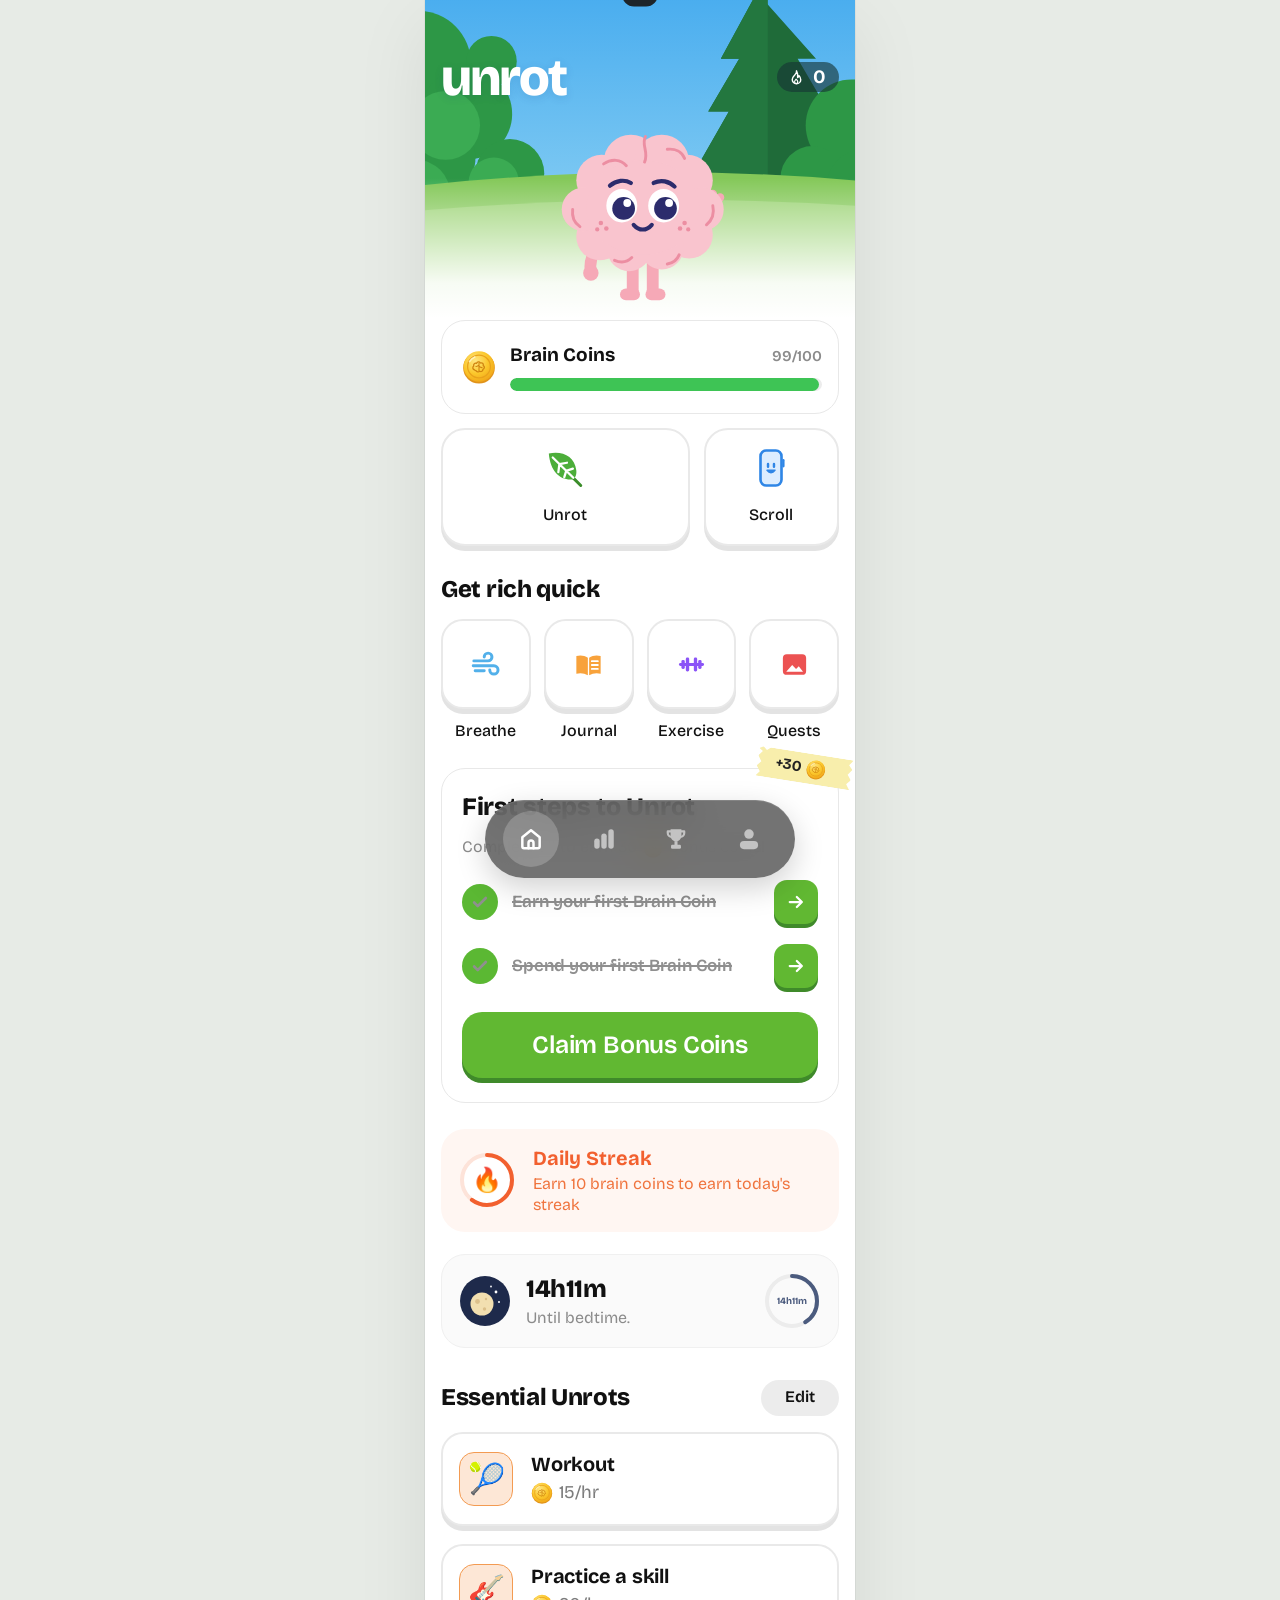
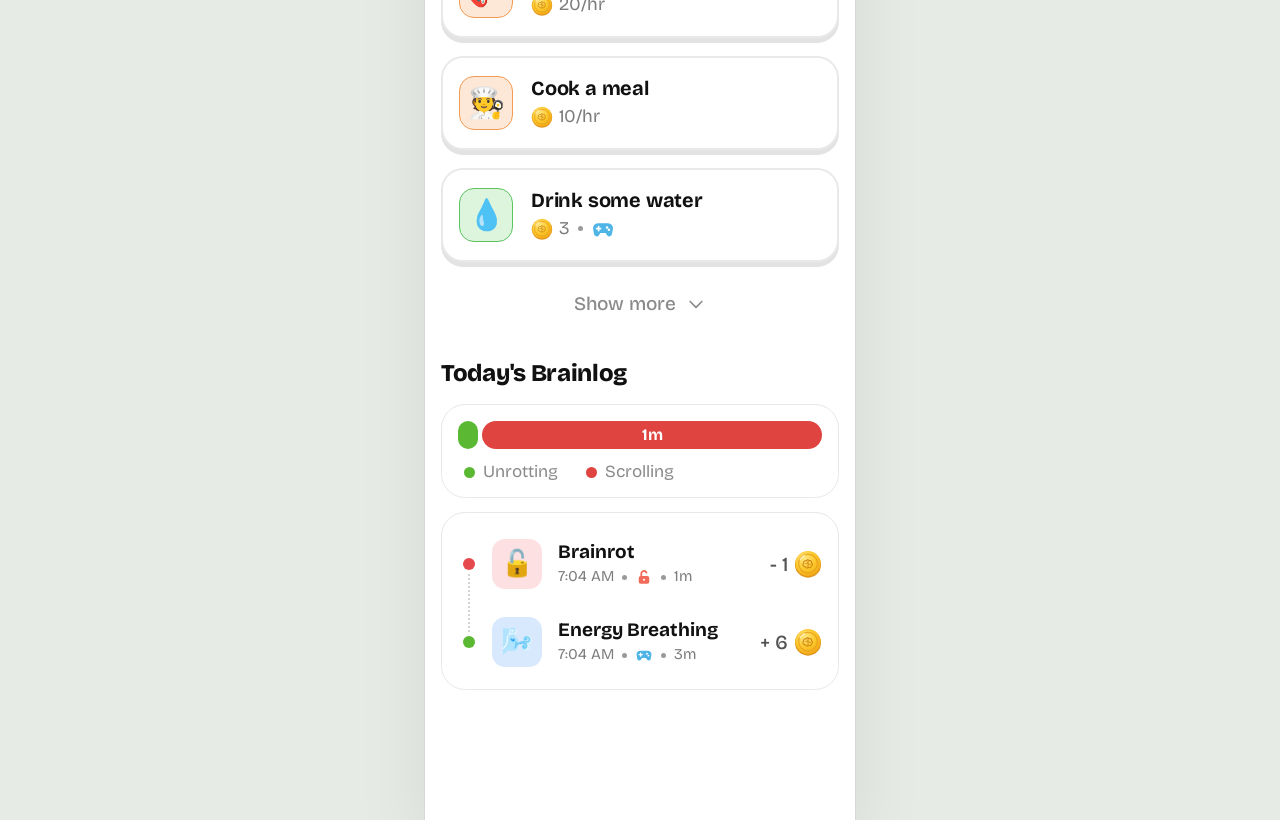
==== unrot/index.html @ 96475397 "Add unrot screen-time habit app as a single-file web page Recreates the unrot app from the reference" ====
<!DOCTYPE html>
<html lang="en">
<head>
<meta charset="UTF-8" />
<meta name="viewport" content="width=device-width, initial-scale=1, viewport-fit=cover" />
<meta name="theme-color" content="#3fa9ee" />
<title>unrot</title>
<meta name="description" content="Earn Brain Coins by doing real-life things, spend them on scroll time." />
<link rel="preconnect" href="https://fonts.googleapis.com" />
<link rel="preconnect" href="https://fonts.gstatic.com" crossorigin />
<link href="https://fonts.googleapis.com/css2?family=Bricolage+Grotesque:opsz,wght@12..96,400;12..96,500;12..96,600;12..96,700;12..96,800&display=swap" rel="stylesheet" />
<style>
/* ============================================================
   unrot — screen-time habit app (single-file web version)
   Everything is stored in this browser's localStorage.
   ============================================================ */

:root{
  --green:#61b832;
  --green-d:#3f8a2a;
  --green-l:#eafbdc;
  --green-t:#4ea428;
  --coin:#f6c22c;
  --red:#ff3b30;
  --red-l:#fde4e2;
  --orange:#f2602f;
  --ink:#111;
  --ink-2:#2a2a2a;
  --muted:#8b8b8b;
  --muted-2:#a7a7a7;
  --line:#e8e8e8;
  --chunk:#e3e3e3;
  --bg:#fff;
  --bg-2:#f6f6f6;
  --navy:#2c2c6c;
  --col:430px;
  --font:'Bricolage Grotesque',ui-rounded,system-ui,-apple-system,'Segoe UI',Roboto,Arial,sans-serif;
  --ios:-apple-system,BlinkMacSystemFont,'SF Pro Text','SF Pro Display','Segoe UI',Roboto,'Helvetica Neue',Arial,sans-serif;
  --safe-t:env(safe-area-inset-top,0px);
  --safe-b:env(safe-area-inset-bottom,0px);
  color-scheme:light;
}

*{box-sizing:border-box;-webkit-tap-highlight-color:transparent}
html{background:#e7ebe6}
body{
  margin:0;
  font-family:var(--font);
  font-optical-sizing:auto;
  color:var(--ink);
  background:#e7ebe6;
  -webkit-font-smoothing:antialiased;
  -moz-osx-font-smoothing:grayscale;
  line-height:1.3;
}
body.locked{overflow:hidden}
h1,h2,h3,p{margin:0}
button{font:inherit;color:inherit;background:none;border:0;padding:0;margin:0;cursor:pointer;text-align:inherit}
button:disabled{cursor:not-allowed}
input,textarea{font:inherit;color:inherit}
svg{display:block;flex:none}
[hidden]{display:none !important}
:focus-visible{outline:3px solid #7cc4f5;outline-offset:2px}

.app{
  position:relative;
  max-width:var(--col);
  min-height:100vh;
  min-height:100dvh;
  margin:0 auto;
  background:var(--bg);
  overflow-x:hidden;
  box-shadow:0 0 0 1px rgba(0,0,0,.04),0 24px 70px rgba(0,0,0,.08);
}
.tab{display:none;padding-bottom:calc(130px + var(--safe-b))}
.sr-only{position:absolute;width:1px;height:1px;overflow:hidden;clip:rect(0 0 0 0);white-space:nowrap}
.tab.on{display:block;animation:tabIn .28s ease}
@keyframes tabIn{from{opacity:.4}to{opacity:1}}
.pad{padding:0 16px}

/* ---------------- shared bits ---------------- */
.h2{font-size:24px;font-weight:800;letter-spacing:-.3px;line-height:1.15}
.sec{margin:30px 0 16px}
.sec-row{display:flex;align-items:center;justify-content:space-between;margin:32px 0 16px}
.coin{display:inline-block;vertical-align:middle}
.dot{display:inline-block;width:5px;height:5px;border-radius:50%;background:#9a9a9a;margin:0 2px;flex:none}
.muted{color:var(--muted)}

.card{
  background:#fff;
  border:1.5px solid var(--line);
  border-radius:22px;
}
.chunk{
  display:block;
  background:#fff;
  border:2px solid #e9e9e9;
  border-radius:22px;
  box-shadow:0 5px 0 var(--chunk);
  transition:transform .08s ease,box-shadow .08s ease;
}
button.chunk:active:not(:disabled):not(.is-off){transform:translateY(3px);box-shadow:0 2px 0 var(--chunk)}

.btn-green{
  display:flex;align-items:center;justify-content:center;
  width:100%;height:66px;
  border-radius:20px;
  background:var(--green);
  color:#fff;
  font-size:25px;font-weight:600;letter-spacing:-.2px;
  box-shadow:0 5px 0 var(--green-d);
  transition:transform .08s ease,box-shadow .08s ease,filter .2s;
}
.btn-green:active:not(:disabled){transform:translateY(4px);box-shadow:0 1px 0 var(--green-d)}
.btn-green:disabled{background:#c9c9c9;box-shadow:0 5px 0 #a9a9a9;color:#f4f4f4}
.btn-green.sm{height:52px;font-size:19px;border-radius:16px}
.btn-ghost{
  display:flex;align-items:center;justify-content:center;width:100%;height:56px;border-radius:18px;
  background:#f1f1f1;color:#444;font-size:18px;font-weight:600;
}
.btn-white{
  display:flex;align-items:center;justify-content:center;width:100%;height:62px;border-radius:20px;
  background:#fff;color:var(--green-d);font-size:22px;font-weight:700;box-shadow:0 5px 0 rgba(0,0,0,.14);
}
.btn-white:active{transform:translateY(4px);box-shadow:0 1px 0 rgba(0,0,0,.14)}
.pill{display:inline-flex;align-items:center;height:40px;padding:0 16px;border-radius:14px;background:#e9f8df;color:#3d8a22;font-size:19px;font-weight:600;white-space:nowrap}

/* activity rows (chunky list) */
.list{display:grid;gap:18px}
.row{
  display:flex;align-items:center;gap:18px;width:100%;
  min-height:94px;padding:14px 16px 14px 16px;
}
.ico{
  flex:none;display:grid;place-items:center;
  width:54px;height:54px;border-radius:15px;
  background:var(--t-bg,#eee);border:1.5px solid var(--t-bd,#ccc);
  font-size:30px;line-height:1;
}
.row-main{display:flex;flex-direction:column;gap:5px;min-width:0}
.row-main b{font-size:20px;font-weight:700;letter-spacing:-.2px;line-height:1.15}
.meta{display:flex;align-items:center;gap:6px;color:#7d7d7d;font-size:18px;flex-wrap:wrap}
.meta .pad-ic{color:#4fb4e6}
.meta .cd{font-size:15px;color:#8a8a8a}
.row.is-off{cursor:default}
.row.is-off .ico{opacity:.5}
.row.is-off b{color:#8e8e8e}
.row.is-off .meta .coin,.row.is-off .meta .pad-ic{opacity:.45}
.row.is-off .meta>span:first-of-type{color:#b4b4b4}

/* ---------------- home ---------------- */
.hero{position:relative;height:318px;overflow:hidden}
.hero .scene{position:absolute;inset:0;width:100%;height:100%}
.wordmark{
  position:absolute;left:16px;top:calc(var(--safe-t) + 52px);
  font-size:52px;font-weight:800;color:#fff;letter-spacing:-2px;line-height:1;
  text-shadow:0 2px 10px rgba(0,60,120,.12);
}
.streak-pill{
  position:absolute;right:16px;top:calc(var(--safe-t) + 62px);
  display:flex;align-items:center;gap:8px;height:30px;padding:0 13px 0 11px;border-radius:16px;
  background:rgba(22,52,52,.62);color:#fff;font-size:19px;font-weight:700;
}
.streak-pill svg{width:17px;height:17px}
.hero-mascot{position:absolute;left:50%;top:calc(var(--safe-t) + 122px);width:182px;transform:translateX(-49%)}
.hero-mascot svg{width:100%;height:auto;overflow:visible}

.coins-card{display:flex;align-items:center;gap:14px;padding:22px 16px 22px 20px;margin-top:2px;border-width:1.5px;border-radius:24px}
.coins-card .coin{width:34px;height:34px}
.cc-body{flex:1;min-width:0}
.cc-top{display:flex;justify-content:space-between;align-items:baseline;margin-bottom:10px}
.cc-top b{font-size:19px;font-weight:700}
.cc-top span{font-size:15px;color:#8b8b8b;font-weight:600}
.bar{height:13px;border-radius:7px;background:#ececec;overflow:hidden}
.bar i{display:block;height:100%;border-radius:7px;background:#3ec455;transition:width .6s cubic-bezier(.2,.8,.2,1)}

.tiles{display:grid;grid-template-columns:213fr 116fr;gap:14px;margin-top:14px}
.tile{display:flex;flex-direction:column;align-items:center;justify-content:center;gap:16px;height:118px;border-radius:24px}
.tile svg{width:42px;height:42px}
.tile span{font-size:16px;font-weight:500}

.quick{display:grid;grid-template-columns:repeat(4,1fr);gap:13px}
.quick button{display:flex;flex-direction:column;align-items:center;gap:12px}
.quick .sq{display:grid;place-items:center;width:100%;aspect-ratio:1;border-radius:22px}
.quick .sq svg{width:31px;height:31px}
.quick span{font-size:16px;font-weight:500}

.steps-card{position:relative;margin-top:26px;padding:22px 20px 24px;border-radius:24px}
.steps-card h3{font-size:25px;font-weight:800;letter-spacing:-.3px}
.steps-card p{margin:14px 0 12px;font-size:16px;color:#8b8b8b;display:flex;align-items:center;gap:6px;flex-wrap:wrap}
.step{display:flex;align-items:center;gap:14px;padding:10px 0}
.step .ck{display:grid;place-items:center;width:36px;height:36px;border-radius:50%;background:#e9e9e9;color:#fff;flex:none}
.step.done .ck{background:#5bb833}
.step .ck svg{width:20px;height:20px}
.step span{flex:1;min-width:0;font-size:17px;font-weight:600;white-space:nowrap;overflow:hidden;text-overflow:ellipsis}
.step.done span{color:#8f8f8f;text-decoration:line-through;text-decoration-thickness:2px}
.go{display:grid;place-items:center;width:44px;height:44px;border-radius:13px;background:var(--green);color:#fff;box-shadow:0 4px 0 var(--green-d);flex:none}
.go:active{transform:translateY(3px);box-shadow:0 1px 0 var(--green-d)}
.go svg{width:20px;height:20px}
.steps-card .btn-green{margin-top:14px}
.tape{
  position:absolute;right:-14px;top:-16px;transform:rotate(9deg);
  display:flex;align-items:center;gap:5px;padding:5px 26px 5px 18px;
  background:#f8eeac;color:#222;font-size:15px;font-weight:700;
  clip-path:polygon(0 8%,4% 0,8% 10%,12% 0,100% 0,96% 18%,100% 32%,96% 50%,100% 66%,96% 82%,100% 100%,0 100%,4% 84%,0 66%,4% 50%,0 32%,4% 16%);
  box-shadow:0 2px 6px rgba(0,0,0,.08);
}

.streak-card{display:flex;align-items:center;gap:18px;margin-top:26px;padding:16px 18px;border-radius:24px;background:#fff6f2}
.streak-card .ring{position:relative;width:56px;height:56px;flex:none}
.streak-card .ring svg{width:56px;height:56px}
.streak-card .ring .em{position:absolute;inset:0;display:grid;place-items:center;font-size:24px}
.streak-card .st b{display:block;font-size:20px;font-weight:700;color:var(--orange)}
.streak-card .st span{display:block;margin-top:3px;font-size:16px;color:#f0743e;line-height:1.3}
.streak-card.done{background:#f0fbe9}
.streak-card.done .st b{color:#43a41d}
.streak-card.done .st span{color:#5bb833}

.bed-card{display:flex;align-items:center;gap:16px;width:100%;margin-top:22px;padding:18px 18px;border-radius:24px;background:#fafafa;border:1.5px solid #f0f0f0;text-align:left}
.moon{width:50px;height:50px;flex:none}
.bed-card .t{flex:1;min-width:0}
.bed-card b{display:block;font-size:25px;font-weight:800;letter-spacing:-.4px}
.bed-card .t>span{display:block;font-size:16px;color:#8b8b8b;margin-top:2px}
.bed-ring{position:relative;width:56px;height:56px;flex:none}
.bed-ring svg{width:56px;height:56px;transform:rotate(-90deg)}
.bed-ring em{position:absolute;inset:0;display:grid;place-items:center;font-style:normal;font-size:9.5px;font-weight:700;color:#4a5a7d}

.pill-btn{height:36px;padding:0 24px;border-radius:18px;background:#ececec;font-size:16px;font-weight:600}
.more{display:flex;align-items:center;justify-content:center;gap:10px;margin:22px auto 0;padding:8px 14px;font-size:19px;font-weight:500;color:#8b8b8b}
.more svg{width:20px;height:20px;transition:transform .2s}
.more.open svg{transform:rotate(180deg)}

.log-bar{padding:16px 16px 14px;border-radius:24px}
.split{display:flex;gap:4px;height:28px}
.split i{display:flex;align-items:center;justify-content:center;min-width:20px;border-radius:14px;color:#fff;font-style:normal;font-size:16px;font-weight:700;overflow:hidden;white-space:nowrap}
.split .g{background:#5bb833}
.split .r{background:#e04440}
.split .e{background:#eee;flex:1}
.legend{display:flex;gap:28px;margin-top:12px;padding-left:6px;font-size:17px;color:#8b8b8b}
.legend span{display:flex;align-items:center;gap:8px}
.legend span::before{content:"";width:11px;height:11px;border-radius:50%;background:var(--c)}
.timeline{margin-top:14px;padding:12px 16px 8px;border-radius:24px}
.tl{position:relative;display:flex;align-items:center;gap:16px;padding:14px 0 14px 34px}
.tl::before{content:"";position:absolute;left:5px;top:50%;width:12px;height:12px;margin-top:-6px;border-radius:50%;background:var(--c)}
.tl:not(:last-child)::after{content:"";position:absolute;left:10px;top:calc(50% + 10px);height:calc(100% - 20px);border-left:2px dotted #d4d4d4}
.tl .ico{width:50px;height:50px;border:0;border-radius:13px;font-size:26px}
.tl .tx{flex:1;min-width:0}
.tl b{display:block;font-size:19px;font-weight:700;line-height:1.15;overflow:hidden;text-overflow:ellipsis}
.tl .meta{font-size:15px;margin-top:4px;flex-wrap:nowrap;white-space:nowrap}
.tl .meta svg{width:18px;height:18px}
.tl .amt{display:flex;align-items:center;gap:6px;font-size:20px;font-weight:500;color:#555;white-space:nowrap}
.tl .amt .coin{width:28px;height:28px}
.empty{padding:22px 8px;text-align:center;color:#9a9a9a;font-size:16px}

/* ---------------- stats ---------------- */
.reclaim{padding:calc(var(--safe-t) + 48px) 20px 0;text-align:center;font-size:30px;line-height:1.25;font-weight:500;letter-spacing:-.3px}
.reclaim strong{color:#5bb833;font-weight:800}
.bank{position:relative;margin-top:40px;aspect-ratio:343/240;border-radius:22px;overflow:hidden;color:#fff;box-shadow:0 10px 30px rgba(40,120,60,.18)}
.bank .scene{position:absolute;inset:0;width:100%;height:100%}
.bank .bn{position:absolute;left:12px;top:16px;font-size:20px;font-weight:700;letter-spacing:.1px}
.bank .chip{position:absolute;right:12px;top:20px;width:36px;height:29px}
.bank .bm{position:absolute;left:50%;top:22%;width:30%;transform:translateX(-50%)}
.bank .bm svg{width:100%;height:auto}
.bank .ch{position:absolute;left:12px;bottom:14px}
.bank .ch small{display:block;font-size:12px;font-weight:500;opacity:.95;letter-spacing:.2px}
.bank .ch b{display:block;margin-top:2px;font-size:20px;font-weight:600}
.bank .num{position:absolute;right:12px;bottom:15px;font-size:20px;font-weight:600;letter-spacing:.5px}
.life{margin-top:26px;padding:18px 20px 22px;border-radius:22px;background:#f7f7f7}
.life .top{display:flex;justify-content:space-between;gap:10px;align-items:baseline}
.life small{font-size:15px;font-weight:600;color:#8b8b8b;letter-spacing:.3px}
.life em{font-style:normal;color:#5bb833;font-size:15px;font-weight:500;text-align:right}
.life .v{display:flex;align-items:center;gap:10px;margin-top:12px;font-size:30px;font-weight:800}
.life .v .coin{width:30px;height:30px}
.big-h{font-size:28px;font-weight:800;letter-spacing:-.4px;line-height:1.12;margin:56px 0 18px}
.seg2{display:grid;grid-template-columns:1fr 1fr;gap:6px}
.seg2 button{height:42px;border-radius:21px;font-size:18px;font-weight:600;color:#666;text-align:center}
.seg2 button.on{background:#eefbe3;color:var(--green-t)}
.pu-list{display:grid;gap:12px;margin-top:16px}
.pu{display:flex;align-items:center;gap:14px;padding:16px;border-radius:22px;background:#f7f7f7}
.pu .ico{width:54px;height:54px;border:0;border-radius:14px}
.pu .tx{flex:1;min-width:0}
.pu b{display:block;font-size:19px;font-weight:700}
.pu .tx>span{display:block;font-size:16px;color:#7f7f7f;margin-top:2px}
.pu .amt{display:flex;align-items:center;gap:8px;font-size:20px;font-weight:700}
.pu .amt .coin{width:22px;height:22px}

.patterns{display:flex;gap:15px;margin:0 -16px;padding:2px 16px 8px;overflow-x:auto;scroll-snap-type:x proximity;scrollbar-width:none}
.pcol{display:flex;flex-direction:column;gap:15px;width:142px;flex:none;scroll-snap-align:start}
.patterns::-webkit-scrollbar{display:none}
.pc{display:flex;flex-direction:column;justify-content:space-between;padding:18px 16px;border-radius:22px;background:var(--pc)}
.pc.tall{height:184px}
.pc.short{height:81px;flex-direction:row;align-items:flex-start;gap:10px;padding:16px 14px}
.pc .em{font-size:28px;line-height:1}
.pc .em .coin{width:28px;height:28px}
.pc b{display:block;font-size:20px;font-weight:700;line-height:1.15;letter-spacing:-.2px}
.pc .lab{display:block;font-size:15px;color:#8a8a8a;margin-top:3px;line-height:1.15}
.pc small{display:block;font-size:11px;color:#8a8a8a;margin-top:3px}
.pc.short .tx{display:flex;flex-direction:column;align-items:flex-end;text-align:right;min-width:0}
.pc.short b{font-size:20px;white-space:nowrap}
.pc.short .lab{font-size:13.5px}
.pc .vrow{display:flex;align-items:center;gap:6px}
.pc .vrow .coin{width:24px;height:24px}

.chart{margin-top:18px;padding:22px 20px 18px;border:2px solid #ececec;border-radius:28px}
.chart .hd{display:flex;justify-content:space-between;align-items:center;gap:8px;min-height:44px}
.chart .ttl{font-size:19px;font-weight:700;color:#8a8a8a}
.badge{display:flex;align-items:center;gap:8px}
.badge .ar{display:grid;place-items:center;width:28px;height:28px;border-radius:50%;background:var(--bc);color:#fff}
.badge .ar svg{width:15px;height:15px}
.badge b{display:block;font-size:22px;font-weight:800;line-height:1}
.badge small{display:block;font-size:13px;color:#333;margin-top:3px}
.chart .vrow{display:flex;justify-content:space-between;align-items:center;gap:8px;margin-top:10px}
.chart .val{display:flex;align-items:center;gap:12px;font-size:40px;font-weight:800;letter-spacing:-1px}
.chart .val .vi{width:40px;height:40px;display:grid;place-items:center}
.chart .val .vi svg{width:40px;height:40px}
.seg{display:flex;padding:4px;border-radius:22px;background:#ececec}
.seg button{height:34px;padding:0 17px;border-radius:17px;font-size:17px;font-weight:600;color:#8b8b8b}
.seg button.on{background:#fff;color:#111;box-shadow:0 1px 3px rgba(0,0,0,.08)}
.nav{display:flex;align-items:center;justify-content:space-between;margin:16px -4px 6px}
.nav button{display:grid;place-items:center;width:32px;height:32px;color:#8a8a8a}
.nav button:disabled{opacity:.35}
.nav button svg{width:22px;height:22px}
.nav span{font-size:17px;font-weight:600}
.plot{position:relative;display:flex;gap:6px;height:178px;padding-top:22px}
.plot .cols{position:relative;flex:1;display:grid;grid-template-columns:repeat(var(--n),1fr);column-gap:var(--gap,10px);align-items:end}
.plot .grid{position:absolute;left:0;right:0;border-top:1px solid #f1f1f1}
.plot .colw{position:relative;display:flex;flex-direction:column;justify-content:flex-end;align-items:stretch;height:100%;padding-bottom:26px}
.plot .b{border-radius:var(--br,10px);background:var(--c);min-height:4px;transition:height .45s cubic-bezier(.2,.8,.2,1)}
.plot .b.z{background:var(--p);height:4px !important;border-radius:2px}
.plot .lb{position:absolute;left:50%;bottom:0;transform:translateX(-50%);font-size:14px;color:#9a9a9a;white-space:nowrap}
.plot .axis{position:relative;width:26px;font-size:14px;color:#9a9a9a}
.plot .axis span{position:absolute;right:0;transform:translateY(50%)}
.cal-link{display:flex;align-items:center;gap:16px;width:100%;margin-top:36px;padding:20px 20px;border-radius:24px}
.cal-link .em{font-size:40px;line-height:1}
.cal-link b{flex:1;font-size:23px;font-weight:700}
.cal-link svg{width:30px;height:30px;color:#777}

/* ---------------- challenges ---------------- */
.ch-title{padding:calc(var(--safe-t) + 54px) 24px 0;font-size:40px;font-weight:800;letter-spacing:-.8px}
.ch-label{margin:40px 24px 18px;font-size:15px;font-weight:600;color:#8a8a8a;letter-spacing:.4px}
.ch-card{position:relative;display:block;width:calc(100% - 48px);margin:0 24px;aspect-ratio:326/180;border-radius:26px;overflow:hidden;color:#fff;text-align:left}
.ch-card .scene{position:absolute;inset:0;width:100%;height:100%}
.ch-card .tx{position:absolute;left:20px;top:50%;transform:translateY(-44%)}
.ch-card b{display:block;font-size:30px;font-weight:800;line-height:1.08;letter-spacing:-.3px}
.ch-card .tx>span{display:block;margin-top:10px;font-size:15px;font-weight:500;line-height:1.2}
.ch-card .bm{position:absolute;right:16px;bottom:8px;width:44%}
.ch-card .bm svg{width:100%;height:auto}
.ch-card .prog{position:absolute;left:20px;right:20px;bottom:14px;height:8px;border-radius:4px;background:rgba(255,255,255,.35)}
.ch-card .prog i{display:block;height:100%;border-radius:4px;background:#fff}
.soon{display:flex;flex-direction:column;align-items:center;gap:14px;margin-top:64px;color:#6e6e6e;font-size:21px;font-weight:600}
.soon svg{width:30px;height:30px}

/* ---------------- settings (iOS look) ---------------- */
.tab-settings{background:#f4f4f4;font-family:var(--ios)}
.set-bar{
  position:sticky;top:0;z-index:5;
  padding:calc(var(--safe-t) + 14px) 16px 12px;text-align:center;
  font-size:17px;font-weight:600;letter-spacing:-.2px;
  background:rgba(244,244,244,.86);backdrop-filter:saturate(1.6) blur(14px);-webkit-backdrop-filter:saturate(1.6) blur(14px);
  opacity:0;pointer-events:none;transition:opacity .18s;
}
.set-bar.show{opacity:1}
.set-title{margin-top:-46px;padding:calc(var(--safe-t) + 50px) 16px 0;font-size:34px;font-weight:700;letter-spacing:.2px}
.set-h{margin:34px 16px 18px;font-size:20px;font-weight:600}
.group{margin:0 16px;border-radius:22px;background:#fff;overflow:hidden}
.srow{position:relative;display:flex;align-items:center;gap:13px;width:100%;min-height:74px;padding:12px 16px 12px 20px;text-align:left}
.srow+.srow::before{content:"";position:absolute;left:72px;right:0;top:0;border-top:.5px solid #d9d9d9}
.srow:active{background:#f2f2f2}
.si{display:grid;place-items:center;width:42px;height:42px;border-radius:11px;background:var(--sb);font-size:24px;flex:none}
.srow .tx{flex:1;min-width:0}
.srow b{display:block;font-size:17.5px;font-weight:500;letter-spacing:-.2px}
.srow small{display:block;margin-top:2px;font-size:14.5px;color:#8a8a8a;line-height:1.3}
.srow .val{font-size:17px;color:#8a8a8a;white-space:nowrap}
.srow .chev{display:block;width:18px;height:18px;color:#9b9b9b;flex:none}
.chev svg{width:100%;height:100%}
.srow.danger b{color:#ff3b30}
.spill{display:inline-flex;align-items:center;height:30px;padding:0 12px;border-radius:9px;background:#e9f8e3;color:#43a01e;font-size:17px;font-weight:500;white-space:nowrap}
.apps-stack{display:flex;align-items:center}
.apps-stack i{width:24px;height:24px;border-radius:7px;margin-left:-8px;border:1.5px solid #fff;display:grid;place-items:center;color:#fff;font-style:normal;font-size:12px;font-weight:700}
.apps-stack i:first-child{margin-left:0}
.apps-stack span{margin-left:4px;font-size:16px;font-weight:600}
.note{display:flex;gap:12px;align-items:flex-start;margin:0;padding:12px 18px 16px;border-top:.5px solid #e2e2e2;color:#8a8a8a;font-size:14.5px;line-height:1.35;background:#fff}
.note svg{width:20px;height:20px;margin-top:2px;color:#9a9a9a}
.toggle{position:relative;width:52px;height:32px;border-radius:16px;background:#e3e3e3;flex:none;transition:background .2s}
.toggle::after{content:"";position:absolute;left:2px;top:2px;width:28px;height:28px;border-radius:50%;background:#fff;box-shadow:0 2px 4px rgba(0,0,0,.18);transition:transform .2s}
.toggle[aria-checked="true"]{background:#34c759}
.toggle[aria-checked="true"]::after{transform:translateX(20px)}

/* ---------------- tab bar ---------------- */
.tabbar{
  position:fixed;left:50%;bottom:calc(var(--safe-b) + 22px);z-index:40;
  display:grid;grid-template-columns:repeat(4,1fr);align-items:center;
  width:min(310px,calc(100vw - 64px));height:78px;padding:0 10px;transform:translateX(-50%);
  border-radius:39px;background:rgba(92,92,92,.86);
  backdrop-filter:blur(18px) saturate(1.4);-webkit-backdrop-filter:blur(18px) saturate(1.4);
  box-shadow:0 10px 30px rgba(0,0,0,.18),inset 0 1px 0 rgba(255,255,255,.12);
}
.tabbar button{display:grid;place-items:center;height:56px;width:56px;margin:auto;border-radius:50%;color:#c3c3c3;transition:background .2s,color .2s}
.tabbar button svg{width:26px;height:26px}
.tabbar button.on{background:rgba(255,255,255,.2);color:#fff}

/* ---------------- sheets ---------------- */
.sheet{
  position:fixed;top:0;bottom:0;left:0;right:0;z-index:60;
  width:min(100%,var(--col));margin:0 auto;
  transform:translateY(100%);
  background:#fff;overflow-y:auto;overflow-x:hidden;overscroll-behavior:contain;
  transition:transform .38s cubic-bezier(.2,.8,.2,1);
  display:flex;flex-direction:column;
}
.sheet.open{transform:none}
.x-btn{
  position:absolute;right:16px;top:calc(var(--safe-t) + 46px);z-index:3;
  display:grid;place-items:center;width:44px;height:44px;border-radius:50%;
  background:rgba(0,0,0,.13);color:#fff;
}
.x-btn svg{width:22px;height:22px}
.cat-head{position:relative;flex:none;height:272px;background:var(--hb)}
.cat-head.compact{height:128px}
.curve{position:absolute;left:-11%;right:-11%;bottom:-1px;height:40px;border-radius:50% 50% 0 0/100% 100% 0 0;background:#fff}
.cat-head.compact .curve{height:30px}
.cat-mascot{position:absolute;left:50%;bottom:-28px;width:164px;transform:translateX(-50%);z-index:2}
.cat-head.compact .cat-mascot{bottom:-36px;width:152px}
.cat-mascot svg{width:100%;height:auto;overflow:visible}
.cat-body{flex:1;padding:50px 16px calc(40px + var(--safe-b))}
.cat-head.compact+.cat-body{padding-top:62px}
.cat-body h1{text-align:center;font-size:31px;font-weight:800;letter-spacing:-.4px}
.cat-body .sub{margin:12px auto 28px;max-width:320px;text-align:center;color:#8b8b8b;font-size:18px;line-height:1.3}

.act-head{position:relative;flex:none;height:250px;background:var(--green)}
.act-head .curve{left:-7%;right:-7%;height:72px}
.act-emoji{position:absolute;left:50%;bottom:24px;transform:translateX(-50%);font-size:88px;line-height:1;z-index:2}
.circ{position:absolute;top:calc(var(--safe-t) + 44px);z-index:3;display:grid;place-items:center;width:40px;height:40px;border-radius:50%;background:rgba(255,255,255,.22);color:#fff}
.circ svg{width:22px;height:22px}
.circ.l{left:22px}
.circ.r{right:22px}
.act-body{flex:1;padding:4px 16px 28px}
.act-body h1{text-align:center;font-size:32px;font-weight:800;letter-spacing:-.4px}
.stats3{display:grid;grid-template-columns:1fr 1fr 1fr;margin:26px 0 34px}
.stats3>div{display:flex;flex-direction:column;align-items:center;gap:6px;padding:4px 0}
.stats3>div+div{border-left:1.5px solid #e5e5e5}
.stats3 b{display:flex;align-items:center;gap:8px;font-size:22px;font-weight:700}
.stats3 b .coin{width:20px;height:20px}
.stats3 span{font-size:16px;color:#7f7f7f}
.opt{display:flex;align-items:center;gap:16px;width:100%;padding:16px 16px;margin-bottom:18px;border-radius:24px}
.opt .ico{width:54px;height:54px;border:0;border-radius:14px;background:#e8f8de;color:#888}
.opt .ico svg{width:30px;height:30px}
.opt .tx{flex:1;min-width:0}
.opt b{display:block;font-size:20px;font-weight:700}
.opt .tx>span{display:flex;align-items:center;gap:6px;margin-top:4px;font-size:17px;color:#7f7f7f;line-height:1.25}
.opt .pill{font-style:normal;padding:0 12px;flex:none}
.opt span .coin{width:18px;height:18px}
.opt .chev{display:block;width:22px;height:22px;color:#8a8a8a;flex:none}
.act-foot{position:sticky;bottom:0;padding:12px 16px calc(24px + var(--safe-b));background:linear-gradient(rgba(255,255,255,0),#fff 22%)}
.link-green{display:flex;align-items:center;justify-content:center;gap:8px;width:100%;margin-bottom:20px;color:#58b22d;font-size:19px;font-weight:600}
.link-green svg{width:22px;height:22px}

/* quest (photo) */
.q-top{display:flex;align-items:center;justify-content:space-between;gap:10px;padding:calc(var(--safe-t) + 30px) 16px 0}
.q-top h2{font-size:19px;font-weight:500;text-align:center;flex:1}
.q-info{display:grid;place-items:center;width:36px;height:36px;color:#8a8a8a}
.q-info svg{width:32px;height:32px}
.q-x{display:grid;place-items:center;width:36px;height:36px;border-radius:50%;background:#8e8e93;color:#fff}
.q-x svg{width:18px;height:18px}
.q-chat{display:flex;align-items:center;gap:30px;padding:24px 20px 0 20px}
.q-chat .bm{width:82px;flex:none}
.q-chat .bm svg{width:100%;height:auto}
.bubble{flex:1;padding:18px 18px;border:1.5px solid #dcdcdc;border-radius:30px;font-size:21px;font-weight:500;line-height:1.3}
.q-art{position:relative;margin:56px 20px 0;aspect-ratio:1/0.98;border-radius:44px;overflow:hidden;background:#7fd99a}
.q-art .scene{position:absolute;inset:0;width:100%;height:100%}
.q-art .em{position:absolute;inset:0;display:grid;place-items:center;font-size:120px;line-height:1}
.q-art img{position:absolute;inset:0;width:100%;height:100%;object-fit:cover}
.q-foot{margin-top:auto;padding:30px 16px calc(28px + var(--safe-b))}

/* run screens */
.run{flex:1;display:flex;flex-direction:column;align-items:center;padding:calc(var(--safe-t) + 70px) 24px calc(30px + var(--safe-b));color:#fff;text-align:center;background:var(--rb,var(--green))}
.run h1{margin-top:22px;font-size:32px;font-weight:800}
.run p{margin-top:8px;font-size:17px;opacity:.92}
.ringbox{position:relative;width:250px;height:250px;margin-top:10px}
.ringbox svg{width:250px;height:250px;transform:rotate(-90deg)}
.ringbox .c{position:absolute;inset:0;display:flex;flex-direction:column;align-items:center;justify-content:center}
.ringbox .c .e{font-size:64px;line-height:1}
.ringbox .c b{margin-top:8px;font-size:40px;font-weight:800;font-variant-numeric:tabular-nums;letter-spacing:-.5px}
.run .earned{display:flex;align-items:center;gap:8px;margin-top:20px;padding:10px 18px;border-radius:20px;background:rgba(255,255,255,.2);font-size:20px;font-weight:700}
.run .earned .coin{width:24px;height:24px}
.run .spacer{flex:1;min-height:30px}
.run .btn-white{max-width:380px}
.run .lnk{margin-top:16px;font-size:16px;font-weight:600;opacity:.9;text-decoration:underline;text-underline-offset:3px}

.breath{position:relative;display:grid;place-items:center;width:260px;height:260px;margin-top:24px}
.breath .orb{position:absolute;width:120px;height:120px;border-radius:50%;background:radial-gradient(circle at 40% 35%,#fff,#d7f0fc 55%,#a5dcf6);box-shadow:0 0 0 18px rgba(255,255,255,.18),0 0 0 40px rgba(255,255,255,.1);transform:scale(.8);transition-property:transform;transition-timing-function:ease-in-out}
.breath .lbl{position:relative;font-size:22px;font-weight:700;color:#1f6a95}
.breath .lbl small{display:block;text-align:center;font-size:30px;font-weight:800;margin-top:2px}

.counter{display:flex;flex-direction:column;align-items:center;width:100%}
.pad-btn{display:grid;place-items:center;width:240px;height:240px;margin-top:20px;border-radius:50%;background:#fff;color:#e5484d;box-shadow:0 8px 0 rgba(0,0,0,.12);font-size:16px;font-weight:700}
.pad-btn:active{transform:translateY(5px);box-shadow:0 3px 0 rgba(0,0,0,.12)}
.pad-btn b{display:block;font-size:84px;line-height:1;font-weight:800;color:#222}
.pm{display:flex;gap:16px;margin-top:22px}
.pm button{width:56px;height:56px;border-radius:50%;background:rgba(255,255,255,.25);color:#fff;font-size:28px;font-weight:700;text-align:center}

.journal textarea{width:100%;min-height:180px;margin-top:16px;padding:16px;border:2px solid #ececec;border-radius:20px;font-size:18px;line-height:1.4;resize:vertical;background:#fcfcfc}
.journal textarea:focus{outline:none;border-color:#f2c987;background:#fff}
.prompt{padding:18px;border-radius:20px;background:#fff7e6;font-size:19px;font-weight:600;line-height:1.3}
.moods{display:flex;justify-content:space-between;gap:6px;margin-top:16px}
.moods button{flex:1;padding:10px 0;border-radius:16px;border:2px solid #eee;font-size:30px;text-align:center;line-height:1}
.moods button small{display:block;margin-top:6px;font-size:11.5px;color:#777}
.moods button.on{border-color:#f2a061;background:#fff3ea}

/* ---------------- panels (bottom pickers) ---------------- */
.backdrop{position:fixed;inset:0;z-index:80;background:rgba(0,0,0,.35);opacity:0;transition:opacity .25s}
.backdrop.open{opacity:1}
.panel{
  position:fixed;left:0;right:0;bottom:0;z-index:81;
  width:min(100%,var(--col));margin:0 auto;max-height:86vh;overflow-y:auto;
  padding:10px 16px calc(24px + var(--safe-b));
  border-radius:28px 28px 0 0;background:#fff;
  transform:translateY(100%);transition:transform .32s cubic-bezier(.2,.8,.2,1);
}
.panel.open{transform:none}
.panel .grab{width:40px;height:5px;margin:0 auto 14px;border-radius:3px;background:#ddd}
.panel h3{font-size:22px;font-weight:800;letter-spacing:-.2px;text-align:center}
.panel .psub{margin:8px 0 0;text-align:center;font-size:15px;color:#8a8a8a;line-height:1.35}
.panel .body{margin-top:18px}
.panel .body p{font-size:16px;line-height:1.45;color:#444;margin-bottom:12px}
.choice{display:flex;align-items:center;gap:14px;width:100%;padding:14px 16px;margin-bottom:10px;border:2px solid #eee;border-radius:18px;font-size:18px;font-weight:600}
.choice .r{margin-left:auto;display:flex;align-items:center;gap:6px;color:#7f7f7f;font-weight:500;font-size:16px}
.choice .r .coin{width:18px;height:18px}
.choice.on{border-color:var(--green);background:#f3fbec}
.choice:disabled{opacity:.45}
.choice .ai{display:grid;place-items:center;width:34px;height:34px;border-radius:9px;color:#fff;font-size:15px;font-weight:800;flex:none}
.choice .box{margin-left:auto;display:grid;place-items:center;width:26px;height:26px;border-radius:50%;border:2px solid #d4d4d4;color:#fff}
.choice.on .box{background:var(--green);border-color:var(--green)}
.choice .box svg{width:14px;height:14px}
.field{width:100%;height:56px;padding:0 16px;border:2px solid #ececec;border-radius:16px;font-size:19px;background:#fafafa}
.field:focus{outline:none;border-color:var(--green);background:#fff}
.field-time{font-size:28px;text-align:center;height:70px}
.panel .btn-green{margin-top:18px}
.panel .btn-ghost{margin-top:10px}
.cal-grid{display:grid;grid-template-columns:repeat(7,1fr);gap:6px;text-align:center}
.cal-grid .wd{font-size:13px;color:#9a9a9a;font-weight:600;padding-bottom:4px}
.cal-grid button{position:relative;aspect-ratio:1;border-radius:12px;font-size:15px;font-weight:600;background:#f6f6f6}
.cal-grid button.g{background:#e3f6d8;color:#2f7d17}
.cal-grid button.r{background:#fde3e1;color:#b8231c}
.cal-grid button.t{outline:2px solid #111;outline-offset:-2px}
.cal-grid button.sel{background:#111;color:#fff}
.cal-grid button:disabled{background:none;color:#ccc}
.cal-nav{display:flex;align-items:center;justify-content:space-between;margin:4px 0 14px}
.cal-nav button{width:36px;height:36px;display:grid;place-items:center;color:#777}
.cal-nav button svg{width:22px;height:22px}
.cal-nav b{font-size:18px}
.day-list{margin-top:16px}
.day-list .tl{padding-top:10px;padding-bottom:10px}
.ch-days{display:grid;grid-template-columns:repeat(7,1fr);gap:8px;margin:16px 0 6px}
.ch-days i{display:grid;place-items:center;aspect-ratio:1;border-radius:50%;background:#f0f0f0;font-style:normal;font-size:13px;font-weight:700;color:#999}
.ch-days i.d{background:#5bb833;color:#fff}
.ch-days i.t{outline:2px solid #5bb833;outline-offset:1px}
.ch-days i.m{background:#fde3e1;color:#d0453f}

/* purchase animation */
.buy{position:fixed;inset:0;z-index:95;display:flex;flex-direction:column;align-items:center;justify-content:center;padding:24px;background:rgba(14,22,18,.78);backdrop-filter:blur(6px);-webkit-backdrop-filter:blur(6px);opacity:0;transition:opacity .25s}
.buy.open{opacity:1}
.term{position:relative;width:180px;height:120px;border-radius:24px;background:#2b2f36;box-shadow:0 14px 30px rgba(0,0,0,.35);display:grid;place-items:center}
.term .scr{width:140px;height:64px;border-radius:12px;background:#11151b;color:#9fb3c8;display:grid;place-items:center;font-size:15px;font-weight:700;letter-spacing:.3px;transition:background .25s,color .25s}
.term.ok .scr{background:#2fbf5b;color:#fff}
.term::after{content:"";position:absolute;top:-10px;left:50%;width:46px;height:14px;margin-left:-23px;border-radius:7px 7px 0 0;background:#3a3f48}
.mini-bank{position:relative;width:240px;aspect-ratio:343/240;border-radius:16px;overflow:hidden;color:#fff;margin-top:-10px;box-shadow:0 16px 36px rgba(0,0,0,.4);transform:translateY(120vh) rotate(-8deg);transition:transform .7s cubic-bezier(.2,.9,.25,1)}
.mini-bank .scene{position:absolute;inset:0;width:100%;height:100%}
.mini-bank .bn{position:absolute;left:10px;top:9px;font-size:14px;font-weight:700}
.mini-bank .chip{position:absolute;right:10px;top:10px;width:26px;height:21px}
.mini-bank .num{position:absolute;right:10px;bottom:9px;font-size:14px;font-weight:600}
.buy.s1 .mini-bank{transform:translateY(40px) rotate(-6deg)}
.buy.s2 .mini-bank{transform:translateY(-36px) rotate(0) scale(.94)}
.buy.s3 .mini-bank{transform:translateY(120vh) rotate(10deg)}
.receipt{
  position:absolute;left:50%;top:50%;width:min(300px,calc(100% - 48px));
  padding:22px 22px 26px;background:#fffdf7;color:#222;
  font-family:ui-monospace,SFMono-Regular,Menlo,Consolas,monospace;font-size:13.5px;line-height:1.55;
  transform:translate(-50%,-30%) scaleY(.2);transform-origin:top;opacity:0;
  transition:transform .55s cubic-bezier(.2,.9,.25,1),opacity .3s;
  clip-path:polygon(0 0,100% 0,100% 100%,95% 98%,90% 100%,85% 98%,80% 100%,75% 98%,70% 100%,65% 98%,60% 100%,55% 98%,50% 100%,45% 98%,40% 100%,35% 98%,30% 100%,25% 98%,20% 100%,15% 98%,10% 100%,5% 98%,0 100%);
}
.buy.s4 .receipt{transform:translate(-50%,-50%) scaleY(1);opacity:1}
.buy.s4 .term,.buy.s4 .mini-bank{opacity:0;transition:opacity .2s}
.receipt h4{margin:0;text-align:center;font-size:15px;letter-spacing:2px}
.receipt .c{text-align:center;color:#777}
.receipt hr{border:0;border-top:1.5px dashed #bbb;margin:10px 0}
.receipt .ln{display:flex;justify-content:space-between;gap:10px}
.receipt .tot{font-weight:800;font-size:15px}
.receipt .quote{margin-top:10px;text-align:center;font-style:italic;color:#555}
.receipt button{display:block;width:100%;margin-top:16px;height:46px;border-radius:12px;background:var(--green);color:#fff;font-family:var(--font);font-size:17px;font-weight:700;box-shadow:0 4px 0 var(--green-d)}

/* toast + coin burst */
.toast{
  position:fixed;left:50%;top:calc(var(--safe-t) + 16px);z-index:120;
  max-width:min(92vw,390px);padding:12px 18px;border-radius:18px;
  background:rgba(25,25,25,.92);color:#fff;font-size:16px;font-weight:600;text-align:center;
  transform:translate(-50%,-140%);transition:transform .3s cubic-bezier(.2,.8,.2,1);pointer-events:none;
}
.toast.show{transform:translate(-50%,0)}
.burst{position:fixed;inset:0;z-index:110;pointer-events:none;overflow:hidden}
.burst .coin{position:absolute;left:50%;top:55%;width:34px;height:34px;animation:fly 1.1s cubic-bezier(.2,.7,.3,1) forwards}
.burst .plus{position:absolute;left:50%;top:44%;transform:translate(-50%,0);font-size:46px;font-weight:800;color:#f2b411;text-shadow:0 3px 0 #fff,0 0 18px rgba(255,255,255,.9);animation:rise 1.2s ease-out forwards}
@keyframes fly{
  0%{transform:translate(-50%,-50%) scale(.4);opacity:0}
  15%{opacity:1}
  100%{transform:translate(calc(-50% + var(--dx)),calc(-50% + var(--dy))) scale(1) rotate(var(--rot));opacity:0}
}
@keyframes rise{0%{opacity:0;transform:translate(-50%,20px) scale(.6)}20%{opacity:1;transform:translate(-50%,0) scale(1.05)}100%{opacity:0;transform:translate(-50%,-70px) scale(1)}}

@media (min-width:600px){
  body{padding:0}
}
@media (max-width:360px){
  .quick span{font-size:14px}
  .row-main b{font-size:18px}
  .reclaim{font-size:26px}
  .tiles{grid-template-columns:1.6fr 1fr}
}
@media (prefers-reduced-motion:reduce){
  *,*::before,*::after{animation-duration:.001ms !important;animation-iteration-count:1 !important;transition-duration:.001ms !important;scroll-behavior:auto !important}
}
</style>
</head>
<body>
<svg width="0" height="0" style="position:absolute" aria-hidden="true" focusable="false">
  <defs>
    <radialGradient id="g-coin" cx="38%" cy="32%" r="75%">
      <stop offset="0" stop-color="#ffe680"/>
      <stop offset=".55" stop-color="#fbc72b"/>
      <stop offset="1" stop-color="#f0a417"/>
    </radialGradient>
    <linearGradient id="g-sky" x1="0" y1="0" x2="0" y2="1">
      <stop offset="0" stop-color="#3ea7ee"/>
      <stop offset=".6" stop-color="#78c6f2"/>
      <stop offset="1" stop-color="#b9e3f8"/>
    </linearGradient>
    <linearGradient id="g-fade" x1="0" y1="0" x2="0" y2="1">
      <stop offset="0" stop-color="#fff" stop-opacity="0"/>
      <stop offset=".75" stop-color="#fff" stop-opacity=".92"/>
      <stop offset="1" stop-color="#fff"/>
    </linearGradient>
    <linearGradient id="g-ch" x1="0" y1="0" x2="0" y2="1">
      <stop offset="0" stop-color="#43b5f6"/>
      <stop offset="1" stop-color="#62cffb"/>
    </linearGradient>
    <linearGradient id="g-bank" x1="0" y1="0" x2="1" y2="1">
      <stop offset="0" stop-color="#3b8fd3"/>
      <stop offset="1" stop-color="#5bc2d6"/>
    </linearGradient>
    <linearGradient id="g-chip" x1="0" y1="0" x2="1" y2="1">
      <stop offset="0" stop-color="#f7d25a"/>
      <stop offset="1" stop-color="#e2a926"/>
    </linearGradient>
    <linearGradient id="g-park" x1="0" y1="0" x2="0" y2="1">
      <stop offset="0" stop-color="#86e0a0"/>
      <stop offset="1" stop-color="#6fd38f"/>
    </linearGradient>
  </defs>
</svg>

<div class="app" id="app">
  <section class="tab" id="tab-home" data-tab="home" aria-label="Home"></section>
  <section class="tab" id="tab-stats" data-tab="stats" aria-label="Statistics"></section>
  <section class="tab" id="tab-challenges" data-tab="challenges" aria-label="Challenges"></section>
  <section class="tab tab-settings" id="tab-settings" data-tab="settings" aria-label="Settings"></section>
</div>

<nav class="tabbar" aria-label="Main">
  <button data-act="tab" data-id="home" aria-label="Home"></button>
  <button data-act="tab" data-id="stats" aria-label="Statistics"></button>
  <button data-act="tab" data-id="challenges" aria-label="Challenges"></button>
  <button data-act="tab" data-id="settings" aria-label="Settings"></button>
</nav>

<div class="toast" id="toast" role="status" aria-live="polite"></div>
<input type="file" id="photo-input" accept="image/*" capture="environment" hidden />
<script>
(() => {
'use strict';

/* ================================================================
   constants & catalogue
   ================================================================ */
const KEY = 'unrot.v1';
const CAP = 100;               // wallet size ("99/100")
const STREAK_GOAL = 10;        // coins earned in a day to keep the streak
const MIN = 6e4, HOUR = 36e5, DAY = 864e5;

const DIFFICULTY = {
  easy:   { label: 'Easy',   rate: 1, tone: ['#e9f8e3', '#43a01e'] },
  medium: { label: 'Medium', rate: 2, tone: ['#fff1d1', '#c27c00'] },
  hard:   { label: 'Hard',   rate: 3, tone: ['#fde4e2', '#d0453f'] },
};
const LANGS = { system: 'System default', en: 'English', vi: 'Tiếng Việt' };

const TONES = {
  orange: ['#fde7d6', '#f39b52'],
  green:  ['#ddf5dd', '#5cc35f'],
  blue:   ['#d9e9fd', '#3a93ee'],
  yellow: ['#fff5c9', '#f0cb3a'],
  pink:   ['#fde6e8', '#ef9aa2'],
  red:    ['#fde0e0', '#e5484d'],
  peach:  ['#fde4d3', '#ee8d4b'],
};

// steps: [label, seconds, orb size (1 = full, 0 = small)]
const ACTS = {
  workout:  { cat: 'timed', title: 'Workout', icon: '🎾', hero: '🏋️‍♀️', rate: 15, tone: 'orange' },
  skill:    { cat: 'timed', title: 'Practice a skill', icon: '🎸', rate: 20, tone: 'orange' },
  cook:     { cat: 'timed', title: 'Cook a meal', icon: '🧑‍🍳', hero: '👨‍🍳', rate: 10, tone: 'orange' },
  read:     { cat: 'timed', title: 'Read a book', icon: '📚', rate: 15, tone: 'orange' },
  walk:     { cat: 'timed', title: 'Go for a walk', icon: '🚶', rate: 10, tone: 'orange' },
  study:    { cat: 'timed', title: 'Study', icon: '✏️', rate: 20, tone: 'orange' },
  meditate: { cat: 'timed', title: 'Meditate', icon: '🧘', rate: 15, tone: 'orange' },
  chores:   { cat: 'timed', title: 'Do chores', icon: '🧹', rate: 10, tone: 'orange' },

  b_energy:  { cat: 'breathe', title: 'Energy Breathing', icon: '⚡', perMin: 2, tone: 'blue', steps: [['Breathe in', 2, 1], ['Breathe out', 2, 0]] },
  b_anxiety: { cat: 'breathe', title: 'Anxiety Breathing', icon: '😌', perMin: 2, tone: 'blue', steps: [['Breathe in', 4, 1], ['Hold', 7, 1], ['Breathe out', 8, 0]] },
  b_calm:    { cat: 'breathe', title: 'Calm Breathing', icon: '🧘', perMin: 2, tone: 'blue', steps: [['Breathe in', 4, 1], ['Breathe out', 6, 0]] },
  b_focus:   { cat: 'breathe', title: 'Focus Breathing', icon: '🎯', perMin: 2, tone: 'blue', steps: [['Breathe in', 4, 1], ['Hold', 4, 1], ['Breathe out', 4, 0], ['Hold', 4, 0]] },
  b_sleep:   { cat: 'breathe', title: 'Deep Sleep Breathing', icon: '😴', perMin: 2, tone: 'blue', steps: [['Breathe in', 4, 1], ['Hold', 2, 1], ['Breathe out', 8, 0]] },

  j_grat:    { cat: 'journal', title: 'Gratitude Journaling', icon: '🥰', coins: 7, tone: 'yellow', cool: 'day', prompt: 'Write down three things you are grateful for today.' },
  j_emotion: { cat: 'journal', title: 'Emotional Check-In', icon: '💭', coins: 7, tone: 'pink', cool: 3, moods: true, prompt: 'How are you feeling right now, and what is behind it?' },
  j_reflect: { cat: 'journal', title: 'Reflection Check-In', icon: '🧠', coins: 10, tone: 'peach', cool: 'day', prompt: 'How did today go? What would you do differently tomorrow?' },

  pushups: { cat: 'exercise', title: 'Pushups', icon: '💪', per: 1, unit: 'pushup', tone: 'red' },

  q_smile:  { cat: 'quest', title: 'Smile', icon: '😊', coins: 3, tone: 'green', cool: 'day', ask: 'Send me a selfie with a big smile!' },
  q_grass:  { cat: 'quest', title: 'Touch grass', icon: '🌱', coins: 7, tone: 'green', cool: 'day', ask: 'Send me a photo of you touching grass!' },
  q_water:  { cat: 'quest', title: 'Drink some water', icon: '💧', coins: 3, tone: 'green', cool: 'day', ask: 'Send me a photo of water!' },
  q_meal:   { cat: 'quest', title: 'Eat a healthy meal', icon: '🥗', coins: 7, tone: 'green', cool: 'day', ask: 'Send me a photo of your healthy meal!' },
  q_nature: { cat: 'quest', title: 'Spend time in nature', icon: '🌳', coins: 7, tone: 'green', cool: 'day', ask: 'Send me a photo from outside!' },
  q_bed:    { cat: 'quest', title: 'Make your bed', icon: '🛏️', coins: 5, tone: 'green', cool: 'day', ask: 'Send me a photo of your made bed!' },
  q_desk:   { cat: 'quest', title: 'Clean your desk', icon: '🗃️', coins: 7, tone: 'green', cool: 'day', ask: 'Send me a photo of your clean desk!' },
  q_hang:   { cat: 'quest', title: 'Hang out with someone', icon: '👯', coins: 5, tone: 'green', cool: 'day', ask: 'Send me a photo with your friend!' },
};
for (const [id, a] of Object.entries(ACTS)) a.id = id;

const CATS = {
  breathe:  { title: 'Breathing Exercise', sub: 'Quick breathing exercises to calm your mind and restore brain energy.', bg: '#8ed6f3', mascot: 'meditate', compact: true, stat: 'Breathwork', icon: '🌬️', tone: 'blue' },
  journal:  { title: 'Journaling Exercises', sub: 'Clear your mind and organize your thoughts.', bg: '#f2c987', mascot: 'journal', stat: 'Journaling', icon: '📓', tone: 'yellow' },
  exercise: { title: 'Exercises', sub: 'Move your body to boost brain energy.', bg: '#8fe3a4', mascot: 'lift', stat: 'Exercise', icon: '💪', tone: 'red' },
  quest:    { title: 'Side Quests', sub: 'Complete challenges to earn Brain Coins.', bg: '#bda6f3', mascot: 'think', stat: 'Side Quests', icon: '🗺️', tone: 'green' },
};

// [id, name, colour, colour, text colour]
const APPS = [
  ['tiktok', 'TikTok', '#1b1b1b', '#fe2c55'], ['instagram', 'Instagram', '#f58529', '#dd2a7b'],
  ['youtube', 'YouTube', '#ff3b30', '#c4161c'], ['facebook', 'Facebook', '#1877f2', '#0b5fd1'],
  ['x', 'X', '#333', '#000'], ['reddit', 'Reddit', '#ff5700', '#e14a00'],
  ['snapchat', 'Snapchat', '#fffc00', '#f2d600', '#222'], ['netflix', 'Netflix', '#e50914', '#9c0610'],
  ['threads', 'Threads', '#444', '#111'], ['messenger', 'Messenger', '#00b2ff', '#a033ff'],
  ['zalo', 'Zalo', '#0068ff', '#0047b3'], ['discord', 'Discord', '#5865f2', '#4752c4'],
  ['pinterest', 'Pinterest', '#e60023', '#ad001a'], ['twitch', 'Twitch', '#9146ff', '#6a2bd9'],
  ['music', 'Music', '#fc3c44', '#f94c57'], ['games', 'Games', '#34c759', '#248a3d'],
  ['maps', 'Maps', '#34c759', '#0a84ff'], ['phone', 'Phone', '#34c759', '#28a745'],
  ['messages', 'Messages', '#5ad67d', '#1fa64a'], ['bank', 'Banking', '#0a84ff', '#0060c0'],
  ['calendar', 'Calendar', '#ff6b5f', '#ff3b30'], ['notes', 'Notes', '#ffd60a', '#f5b800', '#222'],
  ['spotify', 'Spotify', '#1db954', '#14833b'], ['camera', 'Camera', '#8e8e93', '#5c5c60'],
];
const DEFAULT_DISTRACTING = ['tiktok', 'instagram', 'youtube', 'facebook', 'x', 'reddit', 'snapchat', 'netflix', 'threads', 'messenger', 'zalo'];
const DEFAULT_ESSENTIAL = ['workout', 'skill', 'cook', 'q_water', 'read', 'walk', 'meditate', 'study'];
const DURATIONS = [5, 10, 15, 20, 30, 45, 60, 90, 120];
const SCROLL_OPTIONS = [1, 5, 10, 15, 30];

/* ================================================================
   small helpers
   ================================================================ */
const $ = (s, r = document) => r.querySelector(s);
const $$ = (s, r = document) => [...r.querySelectorAll(s)];
const esc = s => String(s).replace(/[&<>"']/g, c => ({ '&': '&amp;', '<': '&lt;', '>': '&gt;', '"': '&quot;', "'": '&#39;' }[c]));
const uid = () => Math.random().toString(36).slice(2, 10);
const pad2 = n => String(n).padStart(2, '0');
const sum = arr => arr.reduce((x, y) => x + y, 0);
const dkey = t => { const d = new Date(t); return `${d.getFullYear()}-${pad2(d.getMonth() + 1)}-${pad2(d.getDate())}`; };
const keyDate = k => { const [y, m, d] = k.split('-').map(Number); return new Date(y, m - 1, d); };
const startOfDay = t => { const d = new Date(t); d.setHours(0, 0, 0, 0); return d; };
const addDays = (d, n) => { const x = new Date(d); x.setDate(x.getDate() + n); return x; };
const dayDiff = (a, b) => Math.round((startOfDay(b) - startOfDay(a)) / DAY);
const reduceMotion = () => matchMedia('(prefers-reduced-motion: reduce)').matches;

// Vietnamese-locale dates, as the screenshots show them
const WD = ['CN', 'T2', 'T3', 'T4', 'T5', 'T6', 'T7'];
const ordinal = n => n + (n % 100 >= 11 && n % 100 <= 13 ? 'th' : ({ 1: 'st', 2: 'nd', 3: 'rd' }[n % 10] || 'th'));
const viLong = t => { const d = new Date(t); return `thg ${d.getMonth() + 1} ${ordinal(d.getDate())}, ${d.getFullYear()}`; };
const viHour = h => `${h % 12 || 12} ${h < 12 ? 'SA' : 'CH'}`;
const viTime = (h, m) => `${h % 12 || 12}:${pad2(m)} ${h < 12 ? 'SA' : 'CH'}`;
const enTime = t => { const d = new Date(t), h = d.getHours(); return `${h % 12 || 12}:${pad2(d.getMinutes())} ${h < 12 ? 'AM' : 'PM'}`; };
const viDate = t => { const d = new Date(t); return `${d.getDate()}/${d.getMonth() + 1}/${d.getFullYear()}`; };

function rangeLabel(a, b) {
  if (a.getFullYear() !== b.getFullYear()) return `${a.getDate()} thg ${a.getMonth() + 1} ${a.getFullYear()} - ${b.getDate()} thg ${b.getMonth() + 1} ${b.getFullYear()}`;
  if (a.getMonth() !== b.getMonth()) return `${a.getDate()} thg ${a.getMonth() + 1} - ${b.getDate()} thg ${b.getMonth() + 1} ${b.getFullYear()}`;
  return `${a.getDate()} - ${b.getDate()} thg ${b.getMonth() + 1} ${b.getFullYear()}`;
}
function fmtMins(m) {
  m = Math.max(0, Math.round(m));
  if (m < 60) return `${m}m`;
  const h = Math.floor(m / 60), r = m % 60;
  return r ? `${h}h${r}m` : `${h}h`;
}
function fmtDurLong(m) {
  if (m < 60) return `${m} minute${m === 1 ? '' : 's'}`;
  const h = Math.floor(m / 60), r = m % 60;
  return `${h} hour${h === 1 ? '' : 's'}${r ? ` ${r} minutes` : ''}`;
}
function fmtClock(sec) {
  sec = Math.max(0, Math.ceil(sec));
  const h = Math.floor(sec / 3600), m = Math.floor(sec % 3600 / 60), s = sec % 60;
  return h ? `${h}:${pad2(m)}:${pad2(s)}` : `${pad2(m)}:${pad2(s)}`;
}
function niceMax(v) {
  if (v <= 10) return 10;
  const p = Math.pow(10, Math.floor(Math.log10(v)));
  for (const m of [1, 2, 5, 10]) if (m * p >= v) return m * p;
  return 10 * p;
}

/* ================================================================
   artwork (inline SVG)
   ================================================================ */
const I = (body, vb = '0 0 24 24') => `<svg viewBox="${vb}" width="24" height="24" aria-hidden="true" focusable="false">${body}</svg>`;
const STROKE = 'fill="none" stroke="currentColor" stroke-linecap="round" stroke-linejoin="round"';

const ICON = {
  home: I(`<path d="M4 10.4 12 4l8 6.4V19a1.6 1.6 0 0 1-1.6 1.6H5.6A1.6 1.6 0 0 1 4 19z" ${STROKE} stroke-width="2.3"/><path d="M9.7 20.6v-4.9a2.3 2.3 0 0 1 4.6 0v4.9" ${STROKE} stroke-width="2.3"/>`),
  stats: I('<rect x="3" y="11.5" width="5" height="9.5" rx="2.5" fill="currentColor"/><rect x="9.5" y="7" width="5" height="14" rx="2.5" fill="currentColor"/><rect x="16" y="3" width="5" height="18" rx="2.5" fill="currentColor"/>'),
  trophy: I(`<path d="M7 3h10v6.2a5 5 0 0 1-10 0z" fill="currentColor"/><path d="M7 5H4.4v1.4A3.6 3.6 0 0 0 8 10M17 5h2.6v1.4A3.6 3.6 0 0 1 16 10" ${STROKE} stroke-width="2"/><path d="M10.6 14h2.8v3.6h-2.8z" fill="currentColor"/><rect x="7.4" y="17.4" width="9.2" height="3.6" rx="1.2" fill="currentColor"/>`),
  user: I('<circle cx="12" cy="7.4" r="4.4" fill="currentColor"/><rect x="3.6" y="13.8" width="16.8" height="7.6" rx="3.8" fill="currentColor"/>'),
  flame: I(`<path d="M12 2.6c.6 3-1.2 4.6-2.8 6.3C7.6 10.5 6 12.3 6 14.9a6 6 0 0 0 12 .1c0-2.6-1.3-4.3-2.4-5.6-.3 1.4-1 2.3-2 2.6.6-3.3-.2-6.8-1.6-9.4z" ${STROKE} stroke-width="2"/><path d="M12 20.6a2.7 2.7 0 0 1-2.7-2.7c0-1.6 1.4-2.4 2.2-3.6.6 1.2 2.2 1.8 2.2 3.6a2.6 2.6 0 0 1-1.7 2.7z" ${STROKE} stroke-width="1.6"/>`),
  check: I(`<path d="M5 12.6l4.3 4.3L19 7.2" ${STROKE} stroke-width="3.2"/>`),
  arrowR: I(`<path d="M4.5 12h14.5M13 6l6 6-6 6" ${STROKE} stroke-width="2.7"/>`),
  chevR: I(`<path d="M9 5l7 7-7 7" ${STROKE} stroke-width="2.2"/>`),
  chevL: I(`<path d="M15 5l-7 7 7 7" ${STROKE} stroke-width="2.2"/>`),
  chevD: I(`<path d="M5 9l7 7 7-7" ${STROKE} stroke-width="2"/>`),
  x: I(`<path d="M6.5 6.5l11 11M17.5 6.5l-11 11" ${STROKE} stroke-width="2.8"/>`),
  cal: I(`<rect x="3.5" y="4.5" width="17" height="16" rx="3.2" ${STROKE} stroke-width="2"/><path d="M3.5 9.2h17" ${STROKE} stroke-width="2"/><g fill="currentColor"><circle cx="8" cy="12.8" r="1.05"/><circle cx="12" cy="12.8" r="1.05"/><circle cx="16" cy="12.8" r="1.05"/><circle cx="8" cy="16.4" r="1.05"/><circle cx="12" cy="16.4" r="1.05"/><circle cx="16" cy="16.4" r="1.05"/></g>`),
  watch: I(`<circle cx="12" cy="13.6" r="7.4" ${STROKE} stroke-width="2.2"/><path d="M12 13.6V9.8M10 3h4M18.4 6.6 20 5" ${STROKE} stroke-width="2.2"/>`),
  shield: I('<path d="M12 2.6 4.4 5.5v5.7c0 4.8 3.2 8.7 7.6 10.1 4.4-1.4 7.6-5.3 7.6-10.1V5.5z" fill="#5bb833"/><path d="M8.4 12.2l2.6 2.6 4.7-5.1" fill="none" stroke="#fff" stroke-width="2.3" stroke-linecap="round" stroke-linejoin="round"/>'),
  share: I(`<path d="M12 3.2v11.6M7.8 7.2 12 3l4.2 4.2" ${STROKE} stroke-width="2.2"/><path d="M8.6 10.4H7a1.8 1.8 0 0 0-1.8 1.8v7a1.8 1.8 0 0 0 1.8 1.8h10a1.8 1.8 0 0 0 1.8-1.8v-7a1.8 1.8 0 0 0-1.8-1.8h-1.6" ${STROKE} stroke-width="2.2"/>`),
  info: I(`<circle cx="12" cy="12" r="9.6" ${STROKE} stroke-width="1.7"/><path d="M12 10.6v6.2" ${STROKE} stroke-width="2"/><circle cx="12" cy="7.5" r="1.2" fill="currentColor"/>`),
  pad: I('<path d="M7 6.2h10a5 5 0 0 1 4.9 5.9l-1 5.2a2.6 2.6 0 0 1-4.6 1.1L14.6 16H9.4l-1.7 2.4a2.6 2.6 0 0 1-4.6-1.1l-1-5.2A5 5 0 0 1 7 6.2z" fill="currentColor"/><path d="M7.6 9.6v4M5.6 11.6h4" stroke="#fff" stroke-width="1.7" stroke-linecap="round"/><circle cx="16" cy="10.4" r="1.25" fill="#fff"/><circle cx="17.9" cy="12.8" r="1.25" fill="#fff"/>'),
  lockOpen: I('<rect x="5" y="10.6" width="14" height="10.4" rx="2.6" fill="#f26a5b"/><path d="M8.4 10.6V7.6a3.6 3.6 0 0 1 6.9-1.4" fill="none" stroke="#f26a5b" stroke-width="2.4" stroke-linecap="round"/><circle cx="12" cy="15.6" r="1.4" fill="#fff"/>'),
  hourglass: I('<path d="M5.8 3h12.4M5.8 21h12.4" stroke="#4fb32b" stroke-width="2.6" stroke-linecap="round"/><path d="M7.6 3.4c0 4.6 4.4 5.6 4.4 8.6s-4.4 4-4.4 8.6h8.8c0-4.6-4.4-5.6-4.4-8.6s4.4-4 4.4-8.6z" fill="none" stroke="#4fb32b" stroke-width="2.3" stroke-linejoin="round"/><path d="M9.4 19.6c.8-2 2.6-2.7 2.6-4.6.3 1.9 1.8 2.6 2.6 4.6zM10 7.4h4c-.6 1.2-1.4 1.8-2 2.4-.6-.6-1.4-1.2-2-2.4z" fill="#4fb32b"/>'),
  skull: I('<path d="M12 2.8a8 8 0 0 0-8 8c0 2.6 1.2 4.6 3 5.9V20a1 1 0 0 0 1 1h8a1 1 0 0 0 1-1v-3.3c1.8-1.3 3-3.3 3-5.9a8 8 0 0 0-8-8z" fill="#fff" stroke="#f04b42" stroke-width="2"/><circle cx="8.9" cy="11.4" r="2.3" fill="#f04b42"/><circle cx="15.1" cy="11.4" r="2.3" fill="#f04b42"/><path d="M12 13.6l-1 2h2z" fill="#f04b42"/><path d="M10 21v-2.6M12 21v-2.6M14 21v-2.6" stroke="#f04b42" stroke-width="1.5"/>'),
  arrowNE: I(`<path d="M7 17 17 7M9 7h8v8" ${STROKE} stroke-width="2.8"/>`),
  arrowSE: I(`<path d="M7 7l10 10M17 9v8H9" ${STROKE} stroke-width="2.8"/>`),
  sparkle: I('<path d="M13.2 5.2c.6 4.2 2.3 6 6.6 6.6-4.3.6-6 2.3-6.6 6.6-.6-4.3-2.3-6-6.6-6.6 4.3-.6 6-2.4 6.6-6.6z" fill="#4fb32b"/><path d="M6.2 2.6c.3 1.6.9 2.2 2.5 2.5-1.6.3-2.2.9-2.5 2.5-.3-1.6-.9-2.2-2.5-2.5 1.6-.3 2.2-.9 2.5-2.5zM17 1.6c.2 1 .5 1.3 1.5 1.5-1 .2-1.3.5-1.5 1.5-.2-1-.5-1.3-1.5-1.5 1-.2 1.3-.5 1.5-1.5z" fill="#4fb32b"/>'),
  leaf: I('<path d="M42 44 33 35" stroke="#3b8d2a" stroke-width="3.4" stroke-linecap="round"/><path d="M5.5 7.5c15.5-3.2 29.4 3 31.4 19 .7 5.5-1.5 9.2-4 10.6C19 38.6 7.2 28.6 5.5 7.5z" fill="#4cae3a"/><path d="M10 12l23.5 23.2M17.6 19.6l-1.2 9.2M17.6 19.6l8.6-1.6M25.4 27.3l-2.2 7.2M25.4 27.3l7.6-2.6" fill="none" stroke="#fff" stroke-width="2.6" stroke-linecap="round"/>', '0 0 48 48'),
  phone: I('<rect x="12" y="4" width="24" height="40" rx="6.5" fill="#dcedff" stroke="#2f86e6" stroke-width="3"/><path d="M38.2 15v7" stroke="#2f86e6" stroke-width="2.6" stroke-linecap="round"/><path d="M20.6 19.5v3M27.4 19.5v3" stroke="#2f86e6" stroke-width="2.8" stroke-linecap="round"/><path d="M19.6 26.6c2.6 3.4 6.2 3.4 8.8 0z" fill="#2f86e6" stroke="#2f86e6" stroke-width="2" stroke-linejoin="round"/>', '0 0 48 48'),
  wind: I('<path d="M3 9.2h11a3 3 0 1 0-3-3M2.5 13h16a3.2 3.2 0 1 1-3.2 3.2M4 16.8h7" fill="none" stroke="#52b0ea" stroke-width="2.3" stroke-linecap="round"/>'),
  book: I('<path d="M2.6 5.4c3.2-.9 6.3-.4 8.9 1.3v13.6c-2.6-1.6-5.7-2-8.9-1.2z" fill="#f8a23b"/><path d="M21.4 5.4c-3.2-.9-6.3-.4-8.9 1.3v13.6c2.6-1.6 5.7-2 8.9-1.2z" fill="#f8a23b"/><path d="M14.6 9.4h4.6M14.6 12.4h4.6M14.6 15.4h4.6" stroke="#fff" stroke-width="1.5" stroke-linecap="round"/>'),
  dumbbell: I('<path d="M3.4 12h17.2" stroke="#8b54f7" stroke-width="2.2" stroke-linecap="round"/><rect x="4.2" y="8.6" width="2.6" height="6.8" rx="1.1" fill="#8b54f7"/><rect x="7.6" y="6.6" width="2.6" height="10.8" rx="1.1" fill="#8b54f7"/><rect x="13.8" y="6.6" width="2.6" height="10.8" rx="1.1" fill="#8b54f7"/><rect x="17.2" y="8.6" width="2.6" height="6.8" rx="1.1" fill="#8b54f7"/>'),
  picture: I('<rect x="3" y="4" width="18" height="16" rx="3" fill="#ec5252"/><path d="M5.6 17.6l4.6-5.2 3 3.1 2.1-2.1 3.3 4.2z" fill="#fff"/>'),
};

const MOON = `<svg class="moon" viewBox="0 0 50 50" width="50" height="50" aria-hidden="true"><circle cx="25" cy="25" r="25" fill="#1e2a4b"/><circle cx="22" cy="28" r="11.5" fill="#f2dfb0"/><circle cx="17.5" cy="25.5" r="2.4" fill="#dcc08b"/><circle cx="24.5" cy="33" r="1.7" fill="#dcc08b"/><circle cx="26" cy="23" r="1.2" fill="#dcc08b"/><circle cx="36" cy="16" r="1.4" fill="#fff"/><circle cx="39" cy="26" r="1" fill="#fff"/><circle cx="31" cy="10.5" r=".9" fill="#fff"/></svg>`;
const CHIP = `<svg class="chip" viewBox="0 0 36 29" aria-hidden="true"><rect width="36" height="29" rx="6" fill="url(#g-chip)"/><path d="M3 14.5h9.5M23.5 14.5H33M12.5 7h11v15h-11zM12.5 14.5h11" fill="none" stroke="#a87512" stroke-width="1.3" stroke-linejoin="round"/></svg>`;

function coin(size = 22, attrs = '') {
  return `<svg class="coin" ${attrs} width="${size}" height="${size}" viewBox="0 0 40 40" aria-hidden="true"><circle cx="20" cy="20.9" r="18.6" fill="#e1931a"/><circle cx="20" cy="19.4" r="18" fill="url(#g-coin)"/><circle cx="20" cy="19.4" r="13.4" fill="none" stroke="#e9a21b" stroke-width="1.5"/><path d="M14.9 23.4c-2.3-.4-3-3.3-1.1-4.5-.8-2.3 1.4-4.1 3.4-3.2.6-2 3.4-2.2 4.4-.4 2-.8 4 .9 3.4 3 1.9.9 1.7 3.9-.4 4.4.2 2-2 3.3-3.7 2.2-1.2 1.4-3.7 1.1-4.3-.6-.7.1-1.4 0-1.7-.9z" fill="none" stroke="#cf830f" stroke-width="1.5" stroke-linejoin="round"/><path d="M20 15.6v8.8M16.4 19.3c1.3.2 2.3-.3 3.6-1.5M23.6 20.7c-1.3 0-2.4-.4-3.6-1.7" fill="none" stroke="#cf830f" stroke-width="1.25" stroke-linecap="round"/><path d="M8.8 13.6a12.6 12.6 0 0 1 6.3-5.4" stroke="#fff6c8" stroke-width="2" stroke-linecap="round" fill="none" opacity=".85"/></svg>`;
}

// The pink brain mascot. Variants: wave, think, lift, journal, meditate, sit.
function brain(v = 'wave') {
  const P = '#f9c4ce', L = '#f6a9b7', F = '#ec8ea2', N = '#2c2c6c';
  const limb = (d, w = 13) => `<path d="${d}" fill="none" stroke="${L}" stroke-width="${w}" stroke-linecap="round" stroke-linejoin="round"/>`;
  const hand = (x, y, r = 8.5) => `<circle cx="${x}" cy="${y}" r="${r}" fill="${L}"/>`;
  const legs = limb('M90 148v40', 13) + limb('M112 148v40', 13) +
    `<rect x="76" y="183" width="22" height="13" rx="6.5" fill="${L}"/><rect x="104" y="183" width="22" height="13" rx="6.5" fill="${L}"/>`;
  let back = '', front = '';
  let brows = `<path d="M65 70c7-6 16-7 23-3M113 67c8-4 17-2 23 4" fill="none" stroke="${N}" stroke-width="4.6" stroke-linecap="round"/>`;
  let eyes = null, pupil = [0, 0];
  let mouth = `<path d="M91 113c6 7 14 7 20 0" fill="none" stroke="${N}" stroke-width="4.4" stroke-linecap="round"/>`;

  switch (v) {
    case 'think':
      back = legs + limb('M58 132c-12 12-14 24-10 34') + hand(48, 168);
      front = limb('M150 134c10 22-10 32-28 12') + hand(118, 140, 9.5);
      brows = `<path d="M63 64c8-9 19-10 27-5M113 72l24-5" fill="none" stroke="${N}" stroke-width="4.6" stroke-linecap="round"/>`;
      pupil = [3, -3];
      mouth = `<path d="M96 121c5-5 12-5 17-1" fill="none" stroke="${N}" stroke-width="4.4" stroke-linecap="round"/>`;
      break;
    case 'lift':
      back = legs + limb('M62 134c-6 14-6 28-2 42') + limb('M140 134c6 14 6 28 2 42');
      front = `<rect x="16" y="171" width="168" height="9" rx="4.5" fill="${N}"/><rect x="18" y="150" width="19" height="50" rx="9.5" fill="${N}"/><rect x="163" y="150" width="19" height="50" rx="9.5" fill="${N}"/>` + hand(60, 176, 9) + hand(142, 176, 9);
      brows = `<path d="M63 66l25 9M139 66l-25 9" fill="none" stroke="${N}" stroke-width="4.8" stroke-linecap="round"/>`;
      mouth = `<path d="M92 115c6 6 12 6 18 0" fill="none" stroke="${N}" stroke-width="4.4" stroke-linecap="round"/>`;
      break;
    case 'journal':
      back = legs + limb('M148 128c12 2 14 12 4 20');
      front = `<g transform="rotate(-13 80 152)"><rect x="52" y="120" width="56" height="68" rx="9" fill="#fde9a6"/><rect x="69" y="114" width="22" height="11" rx="3.5" fill="#f2896c"/></g>` +
        hand(58, 162, 9) + `<g transform="rotate(-38 152 138)"><rect x="132" y="133" width="44" height="10" rx="2.5" fill="#5b52e8"/><path d="M132 133l-9 5 9 5z" fill="#f4c9a0"/></g>` + hand(146, 140, 9);
      pupil = [-3, 3];
      break;
    case 'meditate':
      back = `<ellipse cx="82" cy="170" rx="28" ry="12" fill="${L}"/><ellipse cx="120" cy="170" rx="28" ry="12" fill="${L}"/>` +
        limb('M54 128c-10 12-18 22-30 26') + hand(20, 154, 8.5) + limb('M148 128c10 12 18 22 30 26') + hand(182, 154, 8.5);
      eyes = `<path d="M64 90c7 11 21 11 28 0M110 90c7 11 21 11 28 0" fill="none" stroke="${N}" stroke-width="5" stroke-linecap="round"/>`;
      brows = `<path d="M66 70c7-4 15-5 22-2M114 68c7-3 15-2 22 2" fill="none" stroke="${N}" stroke-width="4.2" stroke-linecap="round"/>`;
      break;
    case 'sit':
      back = limb('M88 150c-8 16-18 26-30 32', 13) + `<ellipse cx="52" cy="184" rx="13" ry="8" fill="${L}"/>` +
        limb('M114 152c2 14 8 26 18 34', 13) + `<ellipse cx="138" cy="188" rx="13" ry="8" fill="${L}"/>` +
        limb('M56 132c-10 10-16 22-16 32') + hand(40, 166) + limb('M148 126c18 0 26-12 28-28') + hand(178, 92, 10);
      break;
    default: // wave
      back = legs + limb('M56 132c-10 10-14 22-12 32') + hand(44, 166) + limb('M148 126c18 0 26-12 28-28') + hand(178, 92, 10) +
        `<circle cx="170" cy="82" r="4.6" fill="${L}"/><circle cx="178" cy="79" r="4.6" fill="${L}"/><circle cx="186" cy="83" r="4.6" fill="${L}"/>`;
  }
  if (!eyes) {
    const [px, py] = pupil;
    eyes = `<ellipse cx="78" cy="92" rx="17" ry="18.5" fill="#fff"/><ellipse cx="124" cy="92" rx="17" ry="18.5" fill="#fff"/>` +
      `<circle cx="${80 + px}" cy="${95 + py}" r="12.5" fill="${N}"/><circle cx="${126 + px}" cy="${95 + py}" r="12.5" fill="${N}"/>` +
      `<circle cx="${84 + px}" cy="${89 + py}" r="4.3" fill="#fff"/><circle cx="${130 + px}" cy="${89 + py}" r="4.3" fill="#fff"/>`;
  }
  const head = `<g fill="${P}"><circle cx="56" cy="64" r="28"/><circle cx="88" cy="44" r="30"/><circle cx="122" cy="44" r="30"/><circle cx="150" cy="64" r="28"/><circle cx="166" cy="96" r="24"/><circle cx="152" cy="124" r="26"/><circle cx="122" cy="138" r="24"/><circle cx="86" cy="140" r="24"/><circle cx="54" cy="126" r="26"/><circle cx="36" cy="96" r="24"/><ellipse cx="101" cy="94" rx="62" ry="52"/></g>`;
  const folds = `<g fill="none" stroke="${F}" stroke-width="3.2" stroke-linecap="round"><path d="M104 16c-5 9 4 17-1 28"/><path d="M58 46c9-6 19-5 25 2"/><path d="M128 30c9-1 16 3 19 10"/><path d="M24 96c-1 8 2 15 8 19"/><path d="M178 92c2 9-1 16-7 21"/><path d="M70 152c7 3 14 2 19-3"/><path d="M128 156c6-1 11-5 13-10"/></g>`;
  const cheeks = `<g fill="${F}"><circle cx="55" cy="111" r="2.5"/><circle cx="61" cy="117" r="2.5"/><circle cx="51" cy="118" r="2.3"/><circle cx="147" cy="111" r="2.5"/><circle cx="142" cy="117" r="2.5"/><circle cx="151" cy="118" r="2.3"/></g>`;
  return `<svg viewBox="0 0 200 205" aria-hidden="true" focusable="false">${back}${head}${folds}${cheeks}${eyes}${brows}${mouth}${front}</svg>`;
}

function heroScene() {
  return `<svg class="scene" viewBox="0 0 375 318" preserveAspectRatio="xMidYMax slice" aria-hidden="true">
    <rect width="375" height="318" fill="url(#g-sky)"/>
    <g fill="#2d9746"><circle cx="-6" cy="96" r="46"/><circle cx="36" cy="140" r="40"/><circle cx="4" cy="178" r="40"/><circle cx="74" cy="192" r="30"/><circle cx="58" cy="94" r="22"/></g>
    <g fill="#3bab53"><circle cx="18" cy="150" r="30"/><circle cx="60" cy="200" r="22"/><circle cx="-8" cy="210" r="30"/></g>
    <rect x="283" y="168" width="13" height="48" rx="3" fill="#7a4a27"/>
    <path d="M289.5 34 258 92h16l-27 46h18l-32 56h133l-32-56h18l-27-46h16z" fill="#1f6b39"/>
    <path d="M289.5 34 258 92h16l-27 46h18l-32 56h66V34z" fill="#23773f"/>
    <g fill="#2d9746"><circle cx="372" cy="150" r="40"/><circle cx="338" cy="196" r="28"/><circle cx="384" cy="204" r="34"/></g>
    <path d="M0 202 Q190 182 375 198 V318 H0z" fill="#84c859"/>
    <path d="M0 224 Q190 208 375 220 V318 H0z" fill="#9bd374"/>
    <rect y="196" width="375" height="122" fill="url(#g-fade)"/>
  </svg>`;
}

function bankScene() {
  return `<svg class="scene" viewBox="0 0 343 240" preserveAspectRatio="xMidYMid slice" aria-hidden="true">
    <rect width="343" height="240" fill="url(#g-bank)"/>
    <path d="M0 26C70 6 124 40 190 16S300-2 343 18v52c-62-14-112 10-172 0S60 58 0 78z" fill="#69cbd6" opacity=".75"/>
    <path d="M0 86 58 54l52 26 60-40 70 36 58-26 45 22v50H0z" fill="#2f7fc4" opacity=".9"/>
    <path d="M0 104c60-16 120 6 180-8s110-16 163-4v148H0z" fill="#78c142"/>
    <path d="M0 126c90-16 170 22 343 0v20c-163 22-253-14-343 6z" fill="#c8e35a"/>
    <path d="M343 94c-43 8-93 18-81 36 10 16 58 20 81 30z" fill="#bfe7f7"/>
    <path d="M343 102c-31 6-63 14-57 26 6 12 36 16 57 22z" fill="#dff4fb"/>
    <g fill="#2a6e46"><path d="M208 104l10-32 10 32z"/><path d="M228 102l13-42 13 42z"/><path d="M250 106l10-30 10 30z"/><path d="M268 100l9-26 9 26z"/></g>
    <path d="M0 182c110-12 230 22 343 4v54H0z" fill="#5fae36"/>
  </svg>`;
}

function challengeScene() {
  return `<svg class="scene" viewBox="0 0 343 190" preserveAspectRatio="xMidYMid slice" aria-hidden="true">
    <rect width="343" height="190" fill="url(#g-ch)"/>
    <path d="M0 120Q170 104 343 116V190H0z" fill="#5db431"/>
    <path d="M0 152q90-10 200 0t143-6V190H0z" fill="#56ab2c"/>
    <ellipse cx="62" cy="196" rx="34" ry="20" fill="#3f8f22"/>
    <path d="M302 160v-26" stroke="#5aa832" stroke-width="3.5" stroke-linecap="round"/>
    <path d="M302 140c-2-10-10-14-18-12 2 9 9 13 18 12z" fill="#8fd14f"/>
    <path d="M302 134c2-11 11-16 20-13-2 10-11 15-20 13z" fill="#8fd14f"/>
    <ellipse cx="302" cy="162" rx="11" ry="4.5" fill="#7a5233"/>
    <path d="M326 190c0-8 4-14 8-16-1 6 0 11 2 16z" fill="#3f8f22"/>
  </svg>`;
}

function parkScene(bottle) {
  return `<svg class="scene" viewBox="0 0 320 314" preserveAspectRatio="xMidYMid slice" aria-hidden="true">
    <rect width="320" height="314" fill="url(#g-park)"/>
    <rect x="240" y="14" width="56" height="12" rx="6" fill="#a6ecbd"/>
    <g fill="#2f8f45"><circle cx="-4" cy="120" r="44"/><circle cx="324" cy="120" r="44"/></g>
    <g fill="#3ba650"><circle cx="20" cy="108" r="34"/><circle cx="56" cy="138" r="30"/><circle cx="24" cy="166" r="36"/><circle cx="300" cy="104" r="34"/><circle cx="266" cy="140" r="30"/><circle cx="300" cy="170" r="36"/></g>
    <path d="M0 196Q160 186 320 196V314H0z" fill="#4cbc4e"/>
    <path d="M40 226c3-6 8-8 12-6M262 230c3-6 8-8 12-6" fill="none" stroke="#3ea541" stroke-width="5" stroke-linecap="round"/>
    ${bottle ? `
    <ellipse cx="160" cy="262" rx="62" ry="9" fill="#3c9e40"/>
    <rect x="127" y="44" width="66" height="30" rx="8" fill="#2f80d4"/>
    <path d="M138 50v18M148 50v18M158 50v18M168 50v18M178 50v18" stroke="#5aa2e6" stroke-width="3" stroke-linecap="round"/>
    <rect x="132" y="72" width="56" height="10" rx="3" fill="#3b8ee0"/>
    <path d="M124 112c0-14 12-28 36-28s36 14 36 28v130c0 10-8 18-18 18h-36c-10 0-18-8-18-18z" fill="#cdeefa" stroke="#a8ddf3" stroke-width="3"/>
    <path d="M128 124h64v116c0 9-7 15-15 15h-34c-8 0-15-6-15-15z" fill="#85d4f0"/>
    <rect x="124" y="150" width="72" height="58" fill="#4ab3ec"/>
    <path d="M138 172q11-8 22 0t22 0M138 190q11-8 22 0t22 0" fill="none" stroke="#2d8bd6" stroke-width="4" stroke-linecap="round"/>
    <rect x="140" y="98" width="7" height="22" rx="3.5" fill="#fff" opacity=".85"/>
    <rect x="138" y="218" width="9" height="20" rx="4.5" fill="#e3f6fd"/>` : ''}
  </svg>`;
}

/* ================================================================
   state
   ================================================================ */
let S;
let ver = 0;
const UI = {
  tab: 'home',
  showMore: false,
  instead: 'power',
  charts: { coins: { mode: 'week', off: 0 }, rot: { mode: 'week', off: 0 }, unrot: { mode: 'week', off: 0 } },
  calMonth: 0,
  calSel: null,
};

function blank() {
  return {
    v: 1,
    name: 'ndwduy',
    card: String(1000 + Math.floor(Math.random() * 9000)),
    coins: 50,
    lifetime: 0,
    member: Date.now(),
    bedtime: '21:35',
    difficulty: 'easy',
    purchaseAnim: true,
    language: 'system',
    notif: { daily: true, streak: true, bedtime: false },
    distracting: DEFAULT_DISTRACTING.slice(),
    allowed: [],
    essential: DEFAULT_ESSENTIAL.slice(),
    durations: {},
    cool: {},
    log: [],
    bonusClaimed: false,
    challenge: null,
    active: null,
    unlock: null,
    feedback: [],
  };
}

// First run looks like the screenshots: one breathing session and one minute of scrolling this morning.
function seed() {
  const s = blank();
  s.card = '4829';
  const t = new Date(); t.setHours(7, 4, 0, 0);
  const ts = Math.min(t.getTime(), Date.now() - 3 * MIN);
  s.log.push({ id: uid(), ts, act: 'b_energy', type: 'unrot', cat: 'breathe', title: 'Energy Breathing', icon: '🌬️', mins: 3, coins: 6 });
  s.log.push({ id: uid(), ts: ts + 30e3, act: 'scroll', type: 'rot', cat: 'rot', title: 'Brainrot', icon: '🔓', mins: 1, coins: -1 });
  s.coins = 99;
  s.lifetime = 6;
  return s;
}

function load() {
  try {
    const d = JSON.parse(localStorage.getItem(KEY) || 'null');
    if (d && d.v === 1 && Array.isArray(d.log)) return Object.assign(blank(), d);
  } catch (_) { /* storage blocked or corrupt: start fresh */ }
  return null;
}
function save() {
  ver++;
  try { localStorage.setItem(KEY, JSON.stringify(S)); } catch (_) { /* private mode: keep going in memory */ }
}

let aggCache = null, aggVer = -1;
function A() {
  if (aggVer === ver && aggCache) return aggCache;
  const coins = {}, rot = {}, unrot = {}, coinHour = Array(24).fill(0), rotHour = Array(24).fill(0);
  for (const e of S.log) {
    const k = dkey(e.ts), h = new Date(e.ts).getHours();
    if (e.coins > 0) { coins[k] = (coins[k] || 0) + e.coins; coinHour[h] += e.coins; }
    if (e.type === 'rot') { rot[k] = (rot[k] || 0) + e.mins; rotHour[h] += e.mins; }
    if (e.cat === 'timed') unrot[k] = (unrot[k] || 0) + e.mins;
  }
  aggCache = { coins, rot, unrot, coinHour, rotHour };
  aggVer = ver;
  return aggCache;
}

function streakInfo() {
  const { coins } = A();
  const today = startOfDay(Date.now());
  const ok = d => (coins[dkey(d)] || 0) >= STREAK_GOAL;
  let cur = 0;
  for (let d = ok(today) ? today : addDays(today, -1); ok(d); d = addDays(d, -1)) cur++;
  let best = 0, run = 0, prev = null;
  for (const k of Object.keys(coins).filter(k => coins[k] >= STREAK_GOAL).sort()) {
    const d = keyDate(k);
    run = prev && dayDiff(prev, d) === 1 ? run + 1 : 1;
    best = Math.max(best, run);
    prev = d;
  }
  return { cur, best: Math.max(best, cur), today: coins[dkey(today)] || 0, secured: ok(today) };
}

function coolLeft(id) {
  const t = S.cool[id];
  if (!t) return 0;
  const left = t - Date.now();
  if (left <= 0) { delete S.cool[id]; return 0; }
  return left;
}
function coolLabel(id) {
  const left = coolLeft(id);
  if (!left) return '';
  if (S.cool[id] >= startOfDay(Date.now() + DAY).getTime()) return 'Available: tomorrow';
  const total = Math.ceil(left / MIN), h = Math.floor(total / 60), m = total % 60;
  return `Available in: ${h ? `${h}h ` : ''}${m}m`;
}
function setCool(a) {
  if (!a.cool) return;
  S.cool[a.id] = a.cool === 'day' ? startOfDay(Date.now() + DAY).getTime() : Date.now() + a.cool * HOUR;
}

function logIt(e) {
  const a = ACTS[e.act] || {};
  S.log.push({
    id: uid(),
    ts: e.ts || Date.now(),
    act: e.act,
    type: e.type || 'unrot',
    cat: e.cat || a.cat || '',
    title: e.title || a.title || '',
    icon: e.icon || (a.cat === 'breathe' ? CATS.breathe.icon : a.icon) || '✨',
    mins: e.mins || 0,
    coins: e.coins || 0,
    ...(e.note ? { note: e.note } : {}),
  });
}

// Adds coins (wallet is capped, lifetime is not), logs the entry, saves and celebrates.
function award(e) {
  const before = S.coins;
  S.coins = Math.min(CAP, S.coins + e.coins);
  S.lifetime += e.coins;
  logIt(e);
  save();
  refresh();
  burst(e.coins);
  if (S.coins - before < e.coins) setTimeout(() => toast(`Wallet full: you can hold ${CAP} Brain Coins`), 900);
}

function actStats(id) {
  let n = 0, mins = 0, coins = 0;
  for (const e of S.log) if (e.act === id && e.type === 'unrot') { n++; mins += e.mins; coins += e.coins; }
  return { n, mins, coins };
}

/* ================================================================
   sheets & panels (a single stack)
   ================================================================ */
const stack = [];
const topSheet = () => stack[stack.length - 1];

function pushLayer(s) {
  const z = 60 + stack.length * 2;
  if (s.bd) { s.bd.style.zIndex = z; document.body.appendChild(s.bd); }
  s.el.style.zIndex = z + 1;
  document.body.appendChild(s.el);
  stack.push(s);
  drawSheet(s);
  document.body.classList.add('locked');
  requestAnimationFrame(() => requestAnimationFrame(() => {
    s.el.classList.add('open');
    if (s.bd) s.bd.classList.add('open');
  }));
  if (s.mount) s.mount(s);
  const f = s.el.querySelector('[autofocus]');
  if (f) setTimeout(() => f.focus(), 350);
  return s;
}
function openSheet(opts) {
  const el = document.createElement('div');
  el.className = 'sheet ' + (opts.cls || '');
  el.setAttribute('role', 'dialog');
  el.setAttribute('aria-modal', 'true');
  return pushLayer({ ...opts, el });
}
function openPanel(opts) {
  const bd = document.createElement('div');
  bd.className = 'backdrop';
  bd.dataset.act = 'close';
  const el = document.createElement('div');
  el.className = 'panel';
  el.setAttribute('role', 'dialog');
  el.setAttribute('aria-modal', 'true');
  return pushLayer({ ...opts, el, bd });
}
function drawSheet(s) {
  if (!s.render) return;
  const st = s.el.scrollTop;
  s.el.innerHTML = s.render(s);
  s.el.scrollTop = st;
  if (s.after) s.after(s);
}
function closeSheet(s = topSheet()) {
  const i = stack.indexOf(s);
  if (!s || i < 0) return;
  stack.splice(i, 1);
  s.closed = true;
  if (s.onClose) s.onClose(s);
  s.el.classList.remove('open');
  if (s.bd) s.bd.classList.remove('open');
  setTimeout(() => { s.el.remove(); if (s.bd) s.bd.remove(); }, 400);
  if (!stack.length) document.body.classList.remove('locked');
}
const sheetOf = el => stack.find(s => s.el.contains(el));

let toastTimer;
function toast(msg) {
  const t = $('#toast');
  t.textContent = msg;
  t.classList.add('show');
  clearTimeout(toastTimer);
  toastTimer = setTimeout(() => t.classList.remove('show'), 2600);
}

function burst(n) {
  if (!(n > 0) || reduceMotion()) return;
  const b = document.createElement('div');
  b.className = 'burst';
  const count = Math.min(10, 3 + n);
  let html = `<div class="plus">+${n}</div>`;
  for (let i = 0; i < count; i++) {
    const ang = (-90 + (i - (count - 1) / 2) * 20) * Math.PI / 180;
    const r = 150 + Math.random() * 70;
    html += coin(34, `style="--dx:${(Math.cos(ang) * r).toFixed(0)}px;--dy:${(Math.sin(ang) * r).toFixed(0)}px;--rot:${Math.round(Math.random() * 140 - 70)}deg;animation-delay:${i * 35}ms"`);
  }
  b.innerHTML = html;
  document.body.appendChild(b);
  setTimeout(() => b.remove(), 1600);
}

let confirmCb = null;
function confirmPanel({ title, text, ok = 'OK', danger = false }, cb) {
  confirmCb = cb;
  openPanel({
    render: () => `<div class="grab"></div><h3>${title}</h3><p class="psub">${text}</p>
      <button class="btn-green sm" data-act="confirmOk" ${danger ? 'style="background:#ff3b30;box-shadow:0 5px 0 #c4241b"' : ''}>${ok}</button>
      <button class="btn-ghost" data-act="close">Cancel</button>`,
  });
}
function resultPanel(emoji, title, text) {
  openPanel({
    render: () => `<div class="grab"></div><div style="text-align:center;font-size:58px;line-height:1;margin:8px 0 12px">${emoji}</div>
      <h3>${title}</h3><p class="psub">${text}</p><button class="btn-green sm" data-act="close" autofocus>Nice!</button>`,
  });
}
function infoPanel(title, paragraphs) {
  openPanel({
    render: () => `<div class="grab"></div><h3>${title}</h3><div class="body">${paragraphs.map(p => `<p>${p}</p>`).join('')}</div>
      <button class="btn-green sm" data-act="close">Got it</button>`,
  });
}

/* ================================================================
   shared row templates
   ================================================================ */
const toneVars = t => `--t-bg:${t[0]};--t-bd:${t[1]}`;
const padIc = `<span class="pad-ic">${ICON.pad}</span>`;

function rewardLabel(a) {
  if (a.cat === 'timed') return `${a.rate}/hr`;
  if (a.cat === 'breathe') return `${a.perMin}/min`;
  if (a.cat === 'exercise') return `${a.per}/${a.unit}`;
  return String(a.coins);
}
function actRow(id) {
  const a = ACTS[id];
  const cd = coolLabel(id);
  const meta = a.cat === 'timed'
    ? `${coin(22)}<span>${rewardLabel(a)}</span>`
    : `${coin(22)}<span>${rewardLabel(a)}</span><i class="dot"></i>${padIc}${cd ? `<i class="dot"></i><span class="cd">${cd}</span>` : ''}`;
  return `<button class="chunk row ${cd ? 'is-off' : ''}" data-act="openAct" data-id="${id}" ${cd ? 'aria-disabled="true"' : ''}>
    <span class="ico" style="${toneVars(TONES[a.tone])}">${a.icon}</span>
    <span class="row-main"><b>${a.title}</b><span class="meta">${meta}</span></span></button>`;
}
function tlRow(e) {
  const rot = e.type === 'rot';
  const a = ACTS[e.act];
  const bg = rot ? '#fde0e1' : e.type === 'bonus' ? '#fff3c4' : TONES[(a && a.tone) || 'green'][0];
  const kind = rot ? ICON.lockOpen : e.cat === 'timed' ? `<span style="color:#e58a3a">${ICON.watch}</span>` : e.type === 'bonus' ? '🎁' : padIc;
  const meta = [enTime(e.ts), kind, e.mins ? fmtMins(e.mins) : ''].filter(Boolean).join('<i class="dot"></i>');
  const amt = e.coins ? `${e.coins > 0 ? '+' : '-'} ${Math.abs(e.coins)} ${coin(28)}` : '';
  return `<div class="tl" style="--c:${rot ? '#e5484d' : '#5bb833'}">
    <span class="ico" style="--t-bg:${bg}">${e.icon}</span>
    <div class="tx"><b>${esc(e.title)}</b><span class="meta">${meta}</span></div>
    <span class="amt">${amt}</span></div>`;
}
function appChoice(app, on, act) {
  const [id, name, c1, c2, fg] = app;
  return `<button class="choice ${on ? 'on' : ''}" data-act="${act}" data-id="${id}" aria-pressed="${on}">
    <span class="ai" style="background:linear-gradient(135deg,${c1},${c2});color:${fg || '#fff'}">${name[0]}</span>${name}
    <span class="box">${ICON.check}</span></button>`;
}

/* ================================================================
   HOME
   ================================================================ */
function bedInfo() {
  const [h, m] = S.bedtime.split(':').map(Number);
  const now = new Date(), bed = new Date(now);
  bed.setHours(h, m, 0, 0);
  if (bed <= now) bed.setDate(bed.getDate() + 1);
  const left = bed - now;
  return { mins: Math.floor(left / MIN), frac: Math.min(1, Math.max(0, 1 - left / DAY)) };
}
function bedCard() {
  const b = bedInfo(), C = 157.08;
  return `<button class="bed-card" id="bed-card" data-act="editBedtime" aria-label="Bedtime: ${fmtMins(b.mins)} left">
    ${MOON}<span class="t"><b>${fmtMins(b.mins)}</b><span>Until bedtime.</span></span>
    <span class="bed-ring"><svg viewBox="0 0 56 56"><circle cx="28" cy="28" r="25" fill="none" stroke="#ececec" stroke-width="4"/>
    <circle cx="28" cy="28" r="25" fill="none" stroke="#4b5b7e" stroke-width="4" stroke-linecap="round" stroke-dasharray="${(C * b.frac).toFixed(1)} ${C}"/></svg>
    <em>${fmtMins(b.mins)}</em></span></button>`;
}

function renderHome() {
  const st = streakInfo();
  const ag = A();
  const today = dkey(Date.now());
  const done1 = S.lifetime > 0, done2 = S.log.some(e => e.type === 'rot');
  const ess = S.essential.filter(id => ACTS[id]);
  const shown = UI.showMore ? ess : ess.slice(0, 4);
  const prog = Math.min(1, st.today / STREAK_GOAL);
  const um = ag.unrot[today] || 0, rm = ag.rot[today] || 0, tot = um + rm;
  const items = S.log.filter(e => dkey(e.ts) === today).sort((a, b) => b.ts - a.ts);

  const steps = S.bonusClaimed ? '' : `
    <div class="card steps-card">
      <div class="tape">+30 ${coin(20)}</div>
      <h3>First steps to Unrot</h3>
      <p>Complete all to earn 30 ${coin(20)} bonus coins!</p>
      <div class="step ${done1 ? 'done' : ''}"><span class="ck">${ICON.check}</span><span>Earn your first Brain Coin</span>
        <button class="go" data-act="openCat" data-id="breathe" aria-label="Earn your first Brain Coin">${ICON.arrowR}</button></div>
      <div class="step ${done2 ? 'done' : ''}"><span class="ck">${ICON.check}</span><span>Spend your first Brain Coin</span>
        <button class="go" data-act="openScroll" aria-label="Spend your first Brain Coin">${ICON.arrowR}</button></div>
      <button class="btn-green" data-act="claimBonus" ${done1 && done2 ? '' : 'disabled'}>Claim Bonus Coins</button>
    </div>`;

  $('#tab-home').innerHTML = `
    <div class="hero">${heroScene()}
      <div class="wordmark">unrot</div>
      <button class="streak-pill" data-act="streakInfo" aria-label="Streak: ${st.cur} days">${ICON.flame}<span>${st.cur}</span></button>
      <div class="hero-mascot">${brain('wave')}</div>
    </div>
    <div class="pad">
      <div class="card coins-card">${coin(34)}
        <div class="cc-body"><div class="cc-top"><b>Brain Coins</b><span>${S.coins}/${CAP}</span></div>
        <div class="bar" role="progressbar" aria-valuemin="0" aria-valuemax="${CAP}" aria-valuenow="${S.coins}"><i style="width:${S.coins / CAP * 100}%"></i></div></div>
      </div>
      <div class="tiles">
        <button class="chunk tile" data-act="openUnrots">${ICON.leaf}<span>Unrot</span></button>
        <button class="chunk tile" data-act="openScroll">${ICON.phone}<span>Scroll</span></button>
      </div>
      <h2 class="h2 sec">Get rich quick</h2>
      <div class="quick">
        ${[['breathe', 'Breathe', ICON.wind], ['journal', 'Journal', ICON.book], ['exercise', 'Exercise', ICON.dumbbell], ['quest', 'Quests', ICON.picture]]
          .map(([c, label, ic]) => `<button data-act="openCat" data-id="${c}"><span class="chunk sq">${ic}</span><span>${label}</span></button>`).join('')}
      </div>
      ${steps}
      <button class="streak-card ${st.secured ? 'done' : ''}" data-act="streakInfo" style="width:100%;text-align:left">
        <span class="ring"><svg viewBox="0 0 56 56"><circle cx="28" cy="28" r="25" fill="#fff" stroke="${st.secured ? '#d7f2c8' : '#fde3d9'}" stroke-width="4"/>
          ${prog > 0 ? `<circle cx="28" cy="28" r="25" fill="none" stroke="${st.secured ? '#5bb833' : '#f2602f'}" stroke-width="4" stroke-linecap="round" stroke-dasharray="${(157.08 * prog).toFixed(1)} 157.08" transform="rotate(-90 28 28)"/>` : ''}</svg>
          <span class="em">🔥</span></span>
        <span class="st"><b>Daily Streak</b><span>${st.secured ? `Streak secured! ${st.cur} day${st.cur === 1 ? '' : 's'} in a row` : `Earn ${STREAK_GOAL} brain coins to earn today's streak`}</span></span>
      </button>
      ${bedCard()}
      <div class="sec-row"><h2 class="h2">Essential Unrots</h2><button class="pill-btn" data-act="editEssential">Edit</button></div>
      <div class="list">${shown.map(actRow).join('') || '<div class="empty">No Unrots picked. Tap Edit to add some.</div>'}</div>
      ${ess.length > 4 ? `<button class="more ${UI.showMore ? 'open' : ''}" data-act="toggleMore" aria-expanded="${UI.showMore}">${UI.showMore ? 'Show less' : 'Show more'} ${ICON.chevD}</button>` : ''}
      <h2 class="h2 sec" style="margin-top:36px">Today's Brainlog</h2>
      <div class="card log-bar">
        <div class="split">${tot
          ? `<i class="g" style="flex:${Math.max(um, tot * .04)}">${um && um >= tot * .25 ? fmtMins(um) : ''}</i><i class="r" style="flex:${Math.max(rm, tot * .04)}">${rm && rm >= tot * .25 ? fmtMins(rm) : ''}</i>`
          : '<i class="e"></i>'}</div>
        <div class="legend"><span style="--c:#5bb833">Unrotting</span><span style="--c:#e04440">Scrolling</span></div>
      </div>
      <div class="card timeline">${items.length ? items.map(tlRow).join('') : '<div class="empty">Nothing logged yet today. Start an Unrot to earn Brain Coins!</div>'}</div>
    </div>`;
}

/* ================================================================
   STATS
   ================================================================ */
const CHARTS = {
  coins: { title: 'Brain Coins Earned', map: ag => ag.coins, fmt: n => String(n), color: '#fbd024', pale: '#fdf1c4', upGood: true, minBar: 8, icon: () => coin(42), badge: (up, p) => `vs last ${p}` },
  rot:   { title: 'Brainrot Time', map: ag => ag.rot, fmt: fmtMins, color: '#ff3b30', pale: '#fde0de', upGood: false, minBar: 28, icon: () => ICON.skull, badge: (up, p) => `${up ? 'More' : 'Less'} than last ${p}` },
  unrot: { title: 'Unrot Time', map: ag => ag.unrot, fmt: fmtMins, color: '#5cb83a', pale: '#e2f3da', upGood: true, minBar: 28, icon: () => ICON.hourglass, badge: (up, p) => `vs last ${p}` },
};

function period(mode, off) {
  const now = new Date();
  if (mode === 'week') {
    const s = startOfDay(now);
    s.setDate(s.getDate() - s.getDay() + off * 7);
    const days = Array.from({ length: 7 }, (_, i) => addDays(s, i));
    return { days, label: rangeLabel(days[0], days[6]), labels: days.map(d => WD[d.getDay()]) };
  }
  const s = new Date(now.getFullYear(), now.getMonth() + off, 1);
  const n = new Date(s.getFullYear(), s.getMonth() + 1, 0).getDate();
  const days = Array.from({ length: n }, (_, i) => new Date(s.getFullYear(), s.getMonth(), i + 1));
  return { days, label: `thg ${s.getMonth() + 1} ${s.getFullYear()}`, labels: days.map(d => [1, 8, 15, 22, 29].includes(d.getDate()) ? String(d.getDate()) : '') };
}

function chartCard(id) {
  const cfg = CHARTS[id], ui = UI.charts[id], map = cfg.map(A());
  const p = period(ui.mode, ui.off), pp = period(ui.mode, ui.off - 1);
  const val = d => map[dkey(d)] || 0;
  const vals = p.days.map(val);
  const total = sum(vals), prev = sum(pp.days.map(val));
  const span = ui.mode === 'week' ? 'week' : 'month';
  let badge = '';
  if (total || prev) {
    const up = total >= prev;
    const pct = prev ? Math.round((total - prev) / prev * 100) : 100;
    badge = `<div class="badge" style="--bc:${up === cfg.upGood ? '#3cc05a' : '#ff3b30'}"><span class="ar">${up ? ICON.arrowNE : ICON.arrowSE}</span>
      <span><b>${pct > 0 ? '+' : ''}${pct}%</b><small>${cfg.badge(up, span)}</small></span></div>`;
  }
  const max = Math.max(0, ...vals), nice = niceMax(max), H = 130;
  const ticks = max >= nice * .2 ? [0, nice / 2, nice] : [0];
  const week = ui.mode === 'week';
  const cols = vals.map((v, i) => `<div class="colw">${v > 0
    ? `<div class="b" style="height:${Math.max(cfg.minBar, v / nice * H).toFixed(1)}px" title="${p.days[i].getDate()}/${p.days[i].getMonth() + 1}: ${cfg.fmt(v)}"></div>`
    : '<div class="b z"></div>'}<span class="lb">${p.labels[i]}</span></div>`).join('');
  return `<div class="chart">
    <div class="hd"><span class="ttl">${cfg.title}</span>${badge}</div>
    <div class="vrow"><span class="val"><span class="vi">${cfg.icon()}</span>${cfg.fmt(total)}</span>
      <span class="seg" role="tablist"><button class="${week ? 'on' : ''}" data-act="chartMode" data-id="${id}:week" role="tab" aria-selected="${week}">Week</button><button class="${week ? '' : 'on'}" data-act="chartMode" data-id="${id}:month" role="tab" aria-selected="${!week}">Month</button></span></div>
    <div class="nav"><button data-act="chartNav" data-id="${id}:-1" aria-label="Previous ${span}">${ICON.chevL}</button><span>${p.label}</span>
      <button data-act="chartNav" data-id="${id}:1" aria-label="Next ${span}" ${ui.off >= 0 ? 'disabled' : ''}>${ICON.chevR}</button></div>
    <div class="plot" style="--c:${cfg.color};--p:${cfg.pale}">
      <div class="cols" style="--n:${vals.length};--gap:${week ? 12 : 3}px;--br:${week ? 10 : 3}px">
        ${ticks.slice(1).map(t => `<div class="grid" style="bottom:${26 + t / nice * H}px"></div>`).join('')}${cols}</div>
      <div class="axis">${ticks.map(t => `<span style="bottom:${26 + t / nice * H}px">${id === 'coins' ? t : (t ? fmtMins(t) : 0)}</span>`).join('')}</div>
    </div></div>`;
}

function patternsHtml() {
  const ag = A();
  const st = streakInfo();
  const dayKeys = Object.keys(ag.coins);
  const best = dayKeys.reduce((b, k) => (!b || ag.coins[k] > ag.coins[b] ? k : b), null);
  const avg = dayKeys.length ? sum(dayKeys.map(k => ag.coins[k])) / dayKeys.length : 0;
  const bestX = best && avg ? (ag.coins[best] / avg).toFixed(1) : '1.0';
  const record = best ? ag.coins[best] : 0;
  const longest = Math.max(0, ...S.log.filter(e => e.cat === 'timed').map(e => e.mins));
  const peak = arr => { const m = Math.max(...arr); return m > 0 ? arr.indexOf(m) : -1; };
  const ch = peak(ag.coinHour), rh = peak(ag.rotHour);
  const rotKeys = Object.keys(ag.rot);
  const worst = rotKeys.reduce((b, k) => (!b || ag.rot[k] > ag.rot[b] ? k : b), null);
  const worstMins = worst ? ag.rot[worst] : 0;
  const tall = (bg, em, value, label, small) => `<div class="pc tall" style="--pc:${bg}"><span class="em">${em}</span><span><b>${value}</b><span class="lab">${label}</span>${small ? `<small>${small}</small>` : ''}</span></div>`;
  const short = (bg, em, value, label) => `<div class="pc short" style="--pc:${bg}"><span class="em">${em}</span><span class="tx"><b>${value}</b><span class="lab">${label}</span></span></div>`;
  return `<div class="patterns">
    <div class="pcol">${tall('#d6fbfc', '✅', viLong(S.member), 'Member Since')}${short('#effaee', '💪', fmtMins(longest), 'Longest Unrot')}</div>
    <div class="pcol">${short('#effaee', '🔥', `${st.best} day${st.best === 1 ? '' : 's'}`, 'Best streak')}${tall('#f4e7fd', '🏆', `<span class="vrow">${record} ${coin(24)}</span>`, 'Personal record', 'coins in a day')}</div>
    <div class="pcol">${tall('#e6f59b', coin(34), best ? viLong(keyDate(best)) : 'N/A', 'Best day', `${bestX}x average`)}${short('#fdefe4', '🌅', ch < 0 ? 'N/A' : viHour(ch), 'Coins peak hour')}</div>
    <div class="pcol">${short('#fde9e9', '🌅', rh < 0 ? 'N/A' : viHour(rh), 'Brainrot peak hour')}${tall('#d6fbfc', `<span style="display:block;width:34px">${ICON.skull}</span>`, worstMins >= 60 ? viLong(keyDate(worst)) : 'N/A', 'Worst Day', `${Math.floor(worstMins / 60)} hours brainrot`)}</div>
  </div>`;
}

function insteadRows() {
  const groups = {};
  for (const e of S.log) {
    if (e.type !== 'unrot') continue;
    let key;
    if (UI.instead === 'power' && CATS[e.cat]) key = e.cat;
    else if (UI.instead === 'unrots' && e.cat === 'timed') key = e.act;
    else continue;
    const g = groups[key] || (groups[key] = { n: 0, mins: 0, coins: 0 });
    g.n++; g.mins += e.mins; g.coins += e.coins;
  }
  const rows = Object.entries(groups).sort((a, b) => b[1].coins - a[1].coins);
  if (!rows.length) return `<div class="empty">${UI.instead === 'power' ? 'No power ups yet. Try a breathing exercise!' : 'No Unrots yet. Start one from the home screen!'}</div>`;
  return rows.map(([k, g]) => {
    const isCat = UI.instead === 'power';
    const title = isCat ? CATS[k].stat : ACTS[k] ? ACTS[k].title : k;
    const icon = isCat ? CATS[k].icon : ACTS[k] ? ACTS[k].icon : '✨';
    const tone = TONES[isCat ? CATS[k].tone : 'orange'];
    return `<div class="pu"><span class="ico" style="--t-bg:${tone[0]}">${icon}</span>
      <span class="tx"><b>${title}</b><span>${g.n} times${g.mins ? ` · ${fmtMins(g.mins)}` : ''}</span></span>
      <span class="amt">${coin(22)}${g.coins}</span></div>`;
  }).join('');
}

function renderStats() {
  const reclaimed = S.lifetime * 4;
  const rh = Math.round(reclaimed / 60);
  const recl = reclaimed < 60 ? `${reclaimed} minute${reclaimed === 1 ? '' : 's'}` : fmtDurLong(reclaimed).replace(/ \d+ minutes$/, '');
  $('#tab-stats').innerHTML = `
    <h1 class="reclaim">You've reclaimed <strong>${recl}</strong> of your life by unrotting</h1>
    <div class="pad">
      <div class="bank">${bankScene()}<div class="bn">Unrot Bank</div>${CHIP}<div class="bm">${brain('wave')}</div>
        <div class="ch"><small>Cardholder Name</small><b>${esc(S.name)}</b></div><div class="num">**** ${S.card}</div></div>
      <div class="life"><div class="top"><small>LIFETIME EARNINGS</small><em>~${rh} hour${rh === 1 ? '' : 's'} of real life</em></div>
        <div class="v">${coin(30)}${S.lifetime}</div></div>
      <h2 class="big-h">What you do instead<br>of scrolling</h2>
      <div class="seg2" role="tablist">
        <button class="${UI.instead === 'power' ? 'on' : ''}" data-act="insteadTab" data-id="power" role="tab" aria-selected="${UI.instead === 'power'}">Power Ups</button>
        <button class="${UI.instead === 'unrots' ? 'on' : ''}" data-act="insteadTab" data-id="unrots" role="tab" aria-selected="${UI.instead === 'unrots'}">Unrots</button>
      </div>
      <div class="pu-list">${insteadRows()}</div>
      <h2 class="big-h" style="margin-top:50px">Your patterns</h2>
      ${patternsHtml()}
      <h2 class="big-h" style="margin-top:50px;margin-bottom:6px">Statistics</h2>
      ${chartCard('coins')}${chartCard('rot')}${chartCard('unrot')}
      <button class="chunk cal-link" data-act="openCalendar"><span class="em">📅</span><b>Brainlog Calendar</b>${ICON.arrowR}</button>
    </div>`;
}

/* ================================================================
   CHALLENGES
   ================================================================ */
function challengeState() {
  const ch = S.challenge;
  if (!ch) return null;
  const ag = A();
  const dayIdx = Math.min(27, Math.max(0, dayDiff(ch.start, Date.now())));
  const days = Array.from({ length: 28 }, (_, i) => {
    const d = addDays(startOfDay(ch.start), i);
    return { d, done: (ag.coins[dkey(d)] || 0) >= STREAK_GOAL, past: i < dayIdx, today: i === dayIdx };
  });
  const finished = dayDiff(ch.start, Date.now()) >= 28;
  return { dayIdx, days, done: days.filter(x => x.done).length, finished };
}

function renderChallenges() {
  const cs = challengeState();
  const label = !cs ? 'NOT STARTED' : cs.finished ? 'COMPLETED' : 'IN PROGRESS';
  $('#tab-challenges').innerHTML = `
    <h1 class="ch-title">Challenges</h1>
    <div class="ch-label">${label}</div>
    <button class="ch-card" data-act="openChallenge" aria-label="28 Day Unrot challenge">
      ${challengeScene()}
      <span class="tx"><b>28 Day<br>Unrot</b><span>${cs ? `Day ${cs.dayIdx + 1} of 28 · ${cs.done} done` : 'Challenge yourself<br>for 28 days'}</span></span>
      <span class="bm">${brain('sit')}</span>
      ${cs ? `<span class="prog"><i style="width:${cs.done / 28 * 100}%"></i></span>` : ''}
    </button>
    <div class="soon">${ICON.sparkle}More challenges coming soon</div>`;
}

/* ================================================================
   SETTINGS
   ================================================================ */
function renderSettings() {
  const d = DIFFICULTY[S.difficulty];
  const apps = S.distracting.map(id => APPS.find(a => a[0] === id)).filter(Boolean);
  const icons = apps.slice(0, 3).map(a => `<i style="background:linear-gradient(135deg,${a[2]},${a[3]});color:${a[4] || '#fff'}">${a[1][0]}</i>`).join('') +
    (apps.length > 3 ? `<span>+${apps.length - 3}</span>` : '') + (apps.length ? '' : '<span class="val">None</span>');
  const [bh, bm] = S.bedtime.split(':').map(Number);
  const row = o => `<button class="srow ${o.cls || ''}" data-act="${o.act}" ${o.id ? `data-id="${o.id}"` : ''}>
    <span class="si" style="--sb:${o.bg}">${o.icon}</span><span class="tx"><b>${o.title}</b>${o.sub ? `<small>${o.sub}</small>` : ''}</span>
    ${o.right || ''}<span class="chev">${ICON.chevR}</span></button>`;
  $('#tab-settings').innerHTML = `
    <div class="set-bar" id="set-bar" aria-hidden="true">Settings</div>
    <h1 class="set-title">Settings</h1>
    <h2 class="set-h">General</h2>
    <div class="group">
      ${row({ act: 'pickDistracting', icon: '🔒', bg: '#fdf4cc', title: 'Distracting apps', right: `<span class="apps-stack">${icons}</span>` })}
      ${row({ act: 'pickDifficulty', icon: '😊', bg: '#dcf6e3', title: 'Difficulty Mode', sub: `${d.rate} coins per minute`, right: `<span class="spill" style="background:${d.tone[0]};color:${d.tone[1]}">${d.label}</span>` })}
      ${row({ act: 'pickLanguage', icon: '🌐', bg: '#d9ebfd', title: 'Language', right: `<span class="val">${LANGS[S.language]}</span>` })}
      <div class="srow"><span class="si" style="--sb:#e3effd">💳</span>
        <span class="tx"><b>Purchase animation</b><small>Card tap &amp; receipt when buying screentime</small></span>
        <button class="toggle" role="switch" aria-checked="${S.purchaseAnim}" aria-label="Purchase animation" data-act="togglePurchase"></button></div>
      <div class="note">${ICON.info}<span>We encourage taking a moment to reflect before unblocking apps — the animation is a small reminder that your time has value. But if you find it cumbersome, feel free to turn it off.</span></div>
    </div>
    <h2 class="set-h">Habits</h2>
    <div class="group">
      ${row({ act: 'editBedtime', icon: '🌙', bg: '#e6e6fd', title: 'Sleep Mode', sub: 'Set your bedtime schedule', right: `<span class="spill">${viTime(bh, bm)}</span>` })}
      ${row({ act: 'notifications', icon: '🔔', bg: '#dbeafd', title: 'Notifications', sub: 'Manage your habit reminder notifications' })}
    </div>
    <h2 class="set-h">Account</h2>
    <div class="group">
      ${row({ act: 'editName', icon: '👤', bg: '#dcf6e3', title: 'Name', right: `<span class="val">${esc(S.name)}</span>` })}
      ${row({ act: 'subscription', icon: '💳', bg: '#fde2e5', title: 'Subscription' })}
    </div>
    <h2 class="set-h">Feedback</h2>
    <div class="group">
      ${row({ act: 'weeklyRecap', icon: '📊', bg: '#f5dcf8', title: 'Weekly Recap' })}
      ${row({ act: 'feedback', id: 'feature', icon: '📲', bg: '#dcf5e2', title: 'Request Feature' })}
      ${row({ act: 'feedback', id: 'feedback', icon: '💬', bg: '#d8eafd', title: 'Give Feedback' })}
    </div>
    <h2 class="set-h">Legal</h2>
    <div class="group">
      ${row({ act: 'legal', id: 'privacy', icon: '🛡️', bg: '#f1f1f1', title: 'Privacy Notice' })}
      ${row({ act: 'legal', id: 'terms', icon: '📝', bg: '#f1f1f1', title: 'Terms of Service' })}
      ${row({ act: 'deleteAccount', icon: '🗑️', bg: '#fde0e0', title: 'Delete my account', cls: 'danger' })}
    </div>
    <h2 class="set-h">Help</h2>
    <div class="group">
      ${row({ act: 'blocking', icon: '🔧', bg: '#fdd9dc', title: 'Blocking Issues', sub: 'Fix problems with app blocking' })}
    </div>`;
  onScroll();
}

/* ================================================================
   tabs & refresh
   ================================================================ */
const RENDER = { home: renderHome, stats: renderStats, challenges: renderChallenges, settings: renderSettings };

function showTab(t) {
  UI.tab = t;
  $$('.tab').forEach(s => s.classList.toggle('on', s.dataset.tab === t));
  $$('.tabbar button').forEach(b => {
    const on = b.dataset.id === t;
    b.classList.toggle('on', on);
    if (on) b.setAttribute('aria-current', 'page'); else b.removeAttribute('aria-current');
  });
  RENDER[t]();
  window.scrollTo(0, 0);
}
function refresh() {
  RENDER[UI.tab]();
  for (const s of stack) if (s.live !== false && !s.closed) drawSheet(s);
}
function onScroll() {
  const bar = $('#set-bar');
  if (bar) bar.classList.toggle('show', UI.tab === 'settings' && window.scrollY > 44);
}

/* ================================================================
   activity sheets
   ================================================================ */
function catSheet(cat) {
  const c = CATS[cat];
  openSheet({
    coolTick: true,
    render: () => `
      <div class="cat-head ${c.compact ? 'compact' : ''}" style="--hb:${c.bg}">
        <button class="x-btn" data-act="close" aria-label="Close">${ICON.x}</button>
        <div class="curve"></div><div class="cat-mascot">${brain(c.mascot)}</div>
      </div>
      <div class="cat-body"><h1>${c.title}</h1><p class="sub">${c.sub}</p>
        <div class="list">${Object.values(ACTS).filter(a => a.cat === cat).map(a => actRow(a.id)).join('')}</div>
      </div>`,
  });
}

function unrotsSheet() {
  openSheet({
    render: () => `
      <div class="cat-head" style="--hb:#9bd77a">
        <button class="x-btn" data-act="close" aria-label="Close">${ICON.x}</button>
        <div class="curve"></div><div class="cat-mascot">${brain('wave')}</div>
      </div>
      <div class="cat-body"><h1>Unrot</h1><p class="sub">Do something real. Earn Brain Coins for every minute away from your phone.</p>
        <div class="list">${Object.values(ACTS).filter(a => a.cat === 'timed').map(a => actRow(a.id)).join('')}</div>
      </div>`,
  });
}

function openAct(id) {
  const a = ACTS[id];
  if (!a) return;
  const cd = coolLabel(id);
  if (cd) { toast(`${a.title}: ${cd.replace('Available: ', 'available ').replace('Available in: ', 'available in ')}`); return; }
  ({ timed: actSheet, breathe: breathSheet, journal: journalSheet, exercise: counterSheet, quest: questSheet })[a.cat](id);
}

function actSheet(id) {
  const a = ACTS[id];
  openSheet({
    render: () => {
      const st = actStats(id), dur = S.durations[id] || 20;
      return `
      <div class="act-head">
        <button class="circ l" data-act="actHistory" data-id="${id}" aria-label="History">${ICON.cal}</button>
        <button class="circ r" data-act="close" aria-label="Close">${ICON.x}</button>
        <div class="curve"></div><div class="act-emoji">${a.hero || a.icon}</div>
      </div>
      <div class="act-body"><h1>${a.title}</h1>
        <div class="stats3"><div><b>${st.n}</b><span>Times done</span></div><div><b>${fmtMins(st.mins)}</b><span>Total hours</span></div><div><b>${coin(20)} ${st.coins}</b><span>Coins earned</span></div></div>
        <button class="chunk opt" data-act="pickDuration" data-id="${id}"><span class="ico">${ICON.watch}</span>
          <span class="tx"><b>${fmtDurLong(dur)}</b><span>${coin(18)} ${a.rate} coins/hour</span></span><span class="chev">${ICON.chevR}</span></button>
        <button class="chunk opt" data-act="pickAllowed"><span class="ico">${ICON.shield}</span>
          <span class="tx"><b>Allowed apps</b><span>Select apps you still need</span></span><em class="pill">${S.allowed.length} app${S.allowed.length === 1 ? '' : 's'}</em></button>
      </div>
      <div class="act-foot">
        <button class="link-green" data-act="shareOffline" data-id="${id}">Tell people you're offline ${ICON.share}</button>
        <button class="btn-green" data-act="startUnrot" data-id="${id}">Start Unrotting</button>
      </div>`;
    },
  });
}

const RING_C = 2 * Math.PI * 110;
function runSheet() {
  const act = S.active;
  if (!act) return;
  const a = ACTS[act.id];
  openSheet({
    live: false, noEsc: true, cls: 'run-sheet',
    render: () => `
      <div class="run">
        <div class="ringbox"><svg viewBox="0 0 250 250"><circle cx="125" cy="125" r="110" fill="none" stroke="rgba(255,255,255,.25)" stroke-width="14"/>
          <circle class="rp" cx="125" cy="125" r="110" fill="none" stroke="#fff" stroke-width="14" stroke-linecap="round" stroke-dasharray="${RING_C.toFixed(1)}" stroke-dashoffset="0"/></svg>
          <div class="c"><span class="e">${a.hero || a.icon}</span><b class="clock">${fmtClock(act.dur * 60)}</b></div></div>
        <h1>${a.title}</h1><p>Put your phone down. Your brain is healing.</p>
        <div class="earned">${coin(24)} <span class="ec">+0</span></div>
        <div class="spacer"></div>
        <button class="btn-white" data-act="endUnrot">End session</button>
        <button class="lnk" data-act="shareOffline" data-id="${act.id}">Tell people you're offline</button>
      </div>`,
    mount: s => s.tick(s),
    tick: s => {
      const cur = S.active;
      if (!cur) return;
      const el = (Date.now() - cur.start) / 1000, total = cur.dur * 60;
      if (el >= total) { finishUnrot(true); return; }
      s.el.querySelector('.clock').textContent = fmtClock(total - el);
      s.el.querySelector('.rp').style.strokeDashoffset = (RING_C * el / total).toFixed(1);
      s.el.querySelector('.ec').textContent = `+${Math.floor(Math.floor(el / 60) * a.rate / 60)}`;
    },
  });
}
function finishUnrot(full) {
  const act = S.active;
  if (!act) return;
  const a = ACTS[act.id];
  const mins = full ? act.dur : Math.floor((Date.now() - act.start) / MIN);
  S.active = null;
  const run = stack.find(s => s.cls === 'run-sheet');
  if (run) closeSheet(run);
  if (mins < 1) { save(); refresh(); toast('Session ended. Stay at least a minute to log it.'); return; }
  const coins = Math.floor(mins * a.rate / 60);
  award({ act: a.id, mins, coins, ts: act.start });
  resultPanel(full ? '🎉' : '🌱', full ? 'Unrot complete!' : 'Nice effort!',
    `You spent ${fmtDurLong(mins)} on ${a.title.toLowerCase()} and earned ${coins} Brain Coin${coins === 1 ? '' : 's'}.`);
}

function breathSheet(id) {
  const a = ACTS[id];
  const runPhase = s => {
    if (s.closed) return;
    s.phase = (s.phase + 1) % a.steps.length;
    const [label, secs, big] = a.steps[s.phase];
    const orb = s.el.querySelector('.orb');
    orb.style.transitionDuration = `${secs}s`;
    orb.style.transform = `scale(${big ? 1.65 : .8})`;
    s.el.querySelector('.ph').textContent = label;
    s.phaseEnd = Date.now() + secs * 1000;
    s.to = setTimeout(() => runPhase(s), secs * 1000);
    s.tick(s);
  };
  openSheet({
    live: false,
    render: () => `
      <div class="run" style="--rb:linear-gradient(#8ed6f3,#d4f0fc);color:#1f6a95">
        <button class="x-btn" data-act="close" aria-label="Close" style="background:rgba(255,255,255,.35)">${ICON.x}</button>
        <h1 style="margin-top:0">${a.title}</h1><p>${a.perMin} Brain Coins for every minute</p>
        <div class="breath"><div class="orb"></div><div class="lbl"><span class="ph">Get ready…</span><small class="ct"></small></div></div>
        <div class="earned" style="background:rgba(255,255,255,.6)">${coin(24)} <span class="ec">+0</span> · <span class="el">00:00</span></div>
        <div class="spacer"></div>
        <button class="btn-white" style="color:#1f6a95" data-act="finishBreath" data-id="${id}">Finish</button>
      </div>`,
    mount: s => { s.start = Date.now() + 1500; s.phase = -1; s.to = setTimeout(() => runPhase(s), 1500); },
    tick: s => {
      if (s.phase < 0) return;
      const el = Math.max(0, (Date.now() - s.start) / 1000);
      s.el.querySelector('.ct').textContent = Math.max(1, Math.ceil((s.phaseEnd - Date.now()) / 1000));
      s.el.querySelector('.el').textContent = fmtClock(el);
      s.el.querySelector('.ec').textContent = `+${Math.floor(el / 60) * a.perMin}`;
    },
    onClose: s => clearTimeout(s.to),
  });
}

function journalSheet(id) {
  const a = ACTS[id];
  const moods = [['😄', 'Great'], ['🙂', 'Good'], ['😐', 'Okay'], ['😟', 'Low'], ['😢', 'Sad']];
  openSheet({
    live: false,
    render: () => `
      <div class="cat-head compact" style="--hb:${CATS.journal.bg}">
        <button class="x-btn" data-act="close" aria-label="Close">${ICON.x}</button>
        <div class="curve"></div><div class="cat-mascot">${brain('journal')}</div>
      </div>
      <div class="cat-body journal"><h1>${a.title}</h1><p class="sub">Write it down to earn ${a.coins} Brain Coins.</p>
        ${a.moods ? `<div class="moods" role="group" aria-label="Mood">${moods.map(([e, l]) => `<button data-act="mood" data-id="${l}" aria-pressed="false">${e}<small>${l}</small></button>`).join('')}</div>` : ''}
        <div class="prompt" style="margin-top:16px">${a.prompt}</div>
        <label class="sr-only" for="j-text">Your entry</label>
        <textarea id="j-text" placeholder="Start writing…" maxlength="2000"></textarea>
        <button class="btn-green" style="margin-top:22px" data-act="saveJournal" data-id="${id}" disabled>Save entry</button>
      </div>`,
    after: s => {
      const ta = s.el.querySelector('textarea'), btn = s.el.querySelector('[data-act="saveJournal"]');
      ta.addEventListener('input', () => { btn.disabled = ta.value.trim().length < 3; });
    },
  });
}

function counterSheet(id) {
  const a = ACTS[id];
  openSheet({
    live: false,
    render: () => `
      <div class="run" style="--rb:#8fe3a4;color:#173f22">
        <button class="x-btn" data-act="close" aria-label="Close">${ICON.x}</button>
        <h1 style="margin-top:0">${a.title}</h1><p>Phone on the floor, tap it with your nose at the bottom of every pushup.</p>
        <div class="counter">
          <button class="pad-btn" data-act="count" data-id="1" aria-label="Count one pushup"><span><b class="cnt">0</b>Tap with your nose</span></button>
          <div class="pm"><button data-act="count" data-id="-1" aria-label="Minus one">−</button><button data-act="count" data-id="5" aria-label="Plus five">+5</button></div>
        </div>
        <div class="earned" style="background:rgba(255,255,255,.55)">${coin(24)} <span class="ec">+0</span></div>
        <div class="spacer"></div>
        <button class="btn-white" data-act="finishCount" data-id="${id}">Done</button>
      </div>`,
    mount: s => { s.count = 0; },
  });
}

let photoFor = null;
function questSheet(id) {
  const a = ACTS[id];
  openSheet({
    live: false,
    render: () => `
      <div class="q-top">
        <button class="q-info" data-act="questInfo" aria-label="About side quests">${ICON.info}</button>
        <h2>${a.title}</h2>
        <button class="q-x" data-act="close" aria-label="Close">${ICON.x}</button>
      </div>
      <div class="q-chat"><div class="bm">${brain('wave')}</div><div class="bubble">${a.ask}</div></div>
      <div class="q-art">${parkScene(id === 'q_water')}${id === 'q_water' ? '' : `<span class="em">${a.icon}</span>`}</div>
      <div class="q-foot"><button class="btn-green" data-act="questContinue" data-id="${id}">Continue</button></div>`,
    onClose: s => { if (s.photo) URL.revokeObjectURL(s.photo); },
  });
}
function onPhoto(e) {
  const file = e.target.files && e.target.files[0];
  const s = photoFor;
  photoFor = null;
  e.target.value = '';
  if (!file || !s || s.closed) return;
  if (s.photo) URL.revokeObjectURL(s.photo);
  s.photo = URL.createObjectURL(file);
  const a = ACTS[s.questId];
  const art = s.el.querySelector('.q-art');
  art.innerHTML = `<img src="${s.photo}" alt="Your photo for ${esc(a.title)}">`;
  s.el.querySelector('.bubble').textContent = 'Love it! Claim your coins 🎉';
  s.el.querySelector('[data-act="questContinue"]').textContent = `Claim ${a.coins} coins`;
}

function scrollSheet() {
  openSheet({
    render: () => {
      const d = DIFFICULTY[S.difficulty];
      return `
      <div class="cat-head" style="--hb:#ffb9b2">
        <button class="x-btn" data-act="close" aria-label="Close">${ICON.x}</button>
        <div class="curve"></div><div class="cat-mascot">${brain('think')}</div>
      </div>
      <div class="cat-body"><h1>Scroll</h1>
        <p class="sub">Spend Brain Coins to unlock your distracting apps. You have <b style="color:#111">${S.coins}</b> ${coin(18)}</p>
        <div class="list">${SCROLL_OPTIONS.map(m => {
          const cost = m * d.rate, ok = S.coins >= cost;
          return `<button class="chunk row ${ok ? '' : 'is-off'}" data-act="buyScroll" data-id="${m}" ${ok ? '' : 'aria-disabled="true"'}>
            <span class="ico" style="${toneVars(TONES.blue)}">📱</span>
            <span class="row-main"><b>${m} minute${m === 1 ? '' : 's'}</b><span class="meta">${coin(22)}<span>${cost}</span><i class="dot"></i><span class="cd">${ok ? `${d.label} mode` : 'Not enough coins'}</span></span></span></button>`;
        }).join('')}</div>
      </div>`;
    },
  });
}
function unlockSheet() {
  const u = S.unlock;
  if (!u) return;
  openSheet({
    live: false, cls: 'unlock-sheet',
    render: () => `
      <div class="run" style="--rb:linear-gradient(#ff8a80,#ffb9b2)">
        <div class="ringbox"><svg viewBox="0 0 250 250"><circle cx="125" cy="125" r="110" fill="none" stroke="rgba(255,255,255,.3)" stroke-width="14"/>
          <circle class="rp" cx="125" cy="125" r="110" fill="none" stroke="#fff" stroke-width="14" stroke-linecap="round" stroke-dasharray="${RING_C.toFixed(1)}" stroke-dashoffset="0"/></svg>
          <div class="c"><span class="e">📱</span><b class="clock">${fmtClock(u.dur * 60)}</b></div></div>
        <h1 class="ttl">Apps unlocked</h1><p class="msg">Enjoy your ${fmtDurLong(u.dur)}. We'll be here when you're done.</p>
        <div class="spacer"></div>
        <button class="btn-white" style="color:#d0453f" data-act="doneScrolling">I'm done scrolling</button>
      </div>`,
    mount: s => s.tick(s),
    tick: s => {
      const cur = S.unlock;
      if (!cur) return;
      const el = (Date.now() - cur.start) / 1000, total = cur.dur * 60;
      if (el >= total) {
        S.unlock = null; save();
        s.el.querySelector('.clock').textContent = '00:00';
        s.el.querySelector('.rp').style.strokeDashoffset = RING_C.toFixed(1);
        s.el.querySelector('.ttl').textContent = "Time's up!";
        s.el.querySelector('.msg').textContent = 'Back to real life 🌱 Earn more Brain Coins by unrotting.';
        s.el.querySelector('[data-act="doneScrolling"]').textContent = 'Back to unrot';
        return;
      }
      s.el.querySelector('.clock').textContent = fmtClock(total - el);
      s.el.querySelector('.rp').style.strokeDashoffset = (RING_C * el / total).toFixed(1);
    },
  });
}

let buyDone = null;
function buyAnimation(m, cost, done) {
  const now = new Date();
  const el = document.createElement('div');
  el.className = 'buy';
  el.innerHTML = `
    <div class="term"><div class="scr">TAP CARD</div></div>
    <div class="mini-bank">${bankScene()}<div class="bn">Unrot Bank</div>${CHIP}<div class="num">**** ${S.card}</div></div>
    <div class="receipt" role="dialog" aria-label="Receipt">
      <h4>UNROT BANK</h4><div class="c">SCREEN TIME RECEIPT</div><hr>
      <div class="ln"><span>Date</span><span>${viDate(now)}</span></div>
      <div class="ln"><span>Time</span><span>${viTime(now.getHours(), now.getMinutes())}</span></div>
      <div class="ln"><span>Item</span><span>Scroll time × ${m} min</span></div>
      <div class="ln"><span>Card</span><span>**** ${S.card}</span></div><hr>
      <div class="ln tot"><span>TOTAL</span><span>${cost} coin${cost === 1 ? '' : 's'}</span></div>
      <div class="ln"><span>Balance</span><span>${S.coins} coins</span></div><hr>
      <div class="quote">“Your time has value. Spend it wisely.”</div>
      <button data-act="buyDone">Continue</button>
    </div>`;
  document.body.appendChild(el);
  buyDone = () => { buyDone = null; el.classList.remove('open'); setTimeout(() => el.remove(), 260); done(); };
  const term = el.querySelector('.term'), scr = el.querySelector('.scr');
  const plan = reduceMotion()
    ? [[30, () => { el.className = 'buy open s4'; }]]
    : [
      [30, () => { el.className = 'buy open'; }],
      [120, () => { el.className = 'buy open s1'; }],
      [850, () => { el.className = 'buy open s2'; }],
      [1350, () => { term.classList.add('ok'); scr.textContent = '✓ APPROVED'; if (navigator.vibrate) navigator.vibrate(30); }],
      [1950, () => { el.className = 'buy open s3'; }],
      [2350, () => { el.className = 'buy open s4'; }],
    ];
  for (const [t, f] of plan) setTimeout(f, t);
}

/* ================================================================
   panels
   ================================================================ */
function durationPanel(id) {
  const a = ACTS[id];
  openPanel({
    render: () => {
      const cur = S.durations[id] || 20;
      return `<div class="grab"></div><h3>How long?</h3><p class="psub">${a.title} earns ${a.rate} Brain Coins per hour.</p>
      <div class="body">${DURATIONS.map(m => `<button class="choice ${m === cur ? 'on' : ''}" data-act="setDuration" data-id="${id}:${m}">${fmtDurLong(m)}
        <span class="r">${coin(18)} ${Math.floor(m * a.rate / 60)}</span></button>`).join('')}</div>`;
    },
  });
}
function appsPanel(kind) {
  const list = kind === 'allowed' ? APPS : APPS.slice(0, 16);
  openPanel({
    render: () => {
      const sel = kind === 'allowed' ? S.allowed : S.distracting;
      return `<div class="grab"></div><h3>${kind === 'allowed' ? 'Allowed apps' : 'Distracting apps'}</h3>
      <p class="psub">${kind === 'allowed' ? 'Apps you still need while unrotting (maps, music, messages).' : 'The apps that cost Brain Coins to open.'}<br>The web version keeps this list for you but can't block apps itself.</p>
      <div class="body">${list.map(app => appChoice(app, sel.includes(app[0]), kind === 'allowed' ? 'allowToggle' : 'distToggle')).join('')}</div>
      <button class="btn-green sm" data-act="close">Done</button>`;
    },
  });
}
function textPanel({ title, sub, value = '', placeholder = '', multiline = false, ok = 'Save', type = 'text' }, cb) {
  openPanel({
    live: false,
    render: () => `<div class="grab"></div><h3>${title}</h3>${sub ? `<p class="psub">${sub}</p>` : ''}
      <div class="body">${multiline
        ? `<textarea class="field" style="height:150px;padding:14px;resize:vertical" placeholder="${esc(placeholder)}" maxlength="2000" autofocus>${esc(value)}</textarea>`
        : `<input class="field ${type === 'time' ? 'field-time' : ''}" type="${type}" value="${esc(value)}" placeholder="${esc(placeholder)}" maxlength="40" autofocus>`}</div>
      <button class="btn-green sm" data-act="panelOk">${ok}</button><button class="btn-ghost" data-act="close">Cancel</button>`,
    ok: s => { const f = s.el.querySelector('.field'); cb(f.value); },
    after: s => {
      const f = s.el.querySelector('input.field');
      if (f) f.addEventListener('keydown', e => { if (e.key === 'Enter') { e.preventDefault(); s.ok(s); } });
    },
  });
}
function calendarPanel() {
  UI.calMonth = 0;
  UI.calSel = dkey(Date.now());
  openPanel({
    render: () => {
      const now = new Date(), ag = A();
      const m = new Date(now.getFullYear(), now.getMonth() + UI.calMonth, 1);
      const n = new Date(m.getFullYear(), m.getMonth() + 1, 0).getDate();
      const todayK = dkey(now);
      let cells = WD.map(w => `<span class="wd">${w}</span>`).join('');
      for (let i = 0; i < m.getDay(); i++) cells += '<button disabled aria-hidden="true"></button>';
      for (let d = 1; d <= n; d++) {
        const day = new Date(m.getFullYear(), m.getMonth(), d), k = dkey(day);
        const plus = ag.coins[k] || 0, minus = ag.rot[k] || 0;
        const cls = [plus || minus ? (plus >= minus ? 'g' : 'r') : '', k === todayK ? 't' : '', k === UI.calSel ? 'sel' : ''].join(' ');
        cells += `<button class="${cls}" data-act="calDay" data-id="${k}" ${day > now ? 'disabled' : ''}>${d}</button>`;
      }
      const items = S.log.filter(e => dkey(e.ts) === UI.calSel).sort((a, b) => b.ts - a.ts);
      return `<div class="grab"></div><h3>Brainlog Calendar</h3>
        <div class="body">
          <div class="cal-nav"><button data-act="calNav" data-id="-1" aria-label="Previous month">${ICON.chevL}</button><b>thg ${m.getMonth() + 1} ${m.getFullYear()}</b>
            <button data-act="calNav" data-id="1" aria-label="Next month" ${UI.calMonth >= 0 ? 'disabled' : ''}>${ICON.chevR}</button></div>
          <div class="cal-grid">${cells}</div>
          <div class="legend" style="margin-top:14px"><span style="--c:#7fcf5a">More unrot</span><span style="--c:#f08a84">More brainrot</span></div>
          <div class="day-list"><b style="font-size:17px">${viLong(keyDate(UI.calSel))}</b>
            ${items.length ? items.map(tlRow).join('') : '<div class="empty">Nothing logged on this day.</div>'}</div>
        </div>`;
    },
  });
}
function challengePanel() {
  openPanel({
    render: () => {
      const cs = challengeState();
      if (!cs) {
        return `<div class="grab"></div><div style="text-align:center;font-size:52px;line-height:1;margin:6px 0 10px">🧠🌱</div><h3>28 Day Unrot</h3>
          <p class="psub">Earn at least ${STREAK_GOAL} Brain Coins every day for 28 days. Small daily wins add up to a calmer brain.</p>
          <button class="btn-green sm" data-act="startChallenge">Start challenge</button><button class="btn-ghost" data-act="close">Not now</button>`;
      }
      const cells = cs.days.map((x, i) => `<i class="${x.done ? 'd' : x.past ? 'm' : ''} ${x.today ? 't' : ''}" title="Day ${i + 1}">${i + 1}</i>`).join('');
      return `<div class="grab"></div><h3>28 Day Unrot</h3>
        <p class="psub">${cs.finished ? `Finished! You completed ${cs.done} of 28 days.` : `Day ${cs.dayIdx + 1} of 28 · ${cs.done} day${cs.done === 1 ? '' : 's'} completed`}<br>Earn ${STREAK_GOAL} Brain Coins in a day to tick it off.</p>
        <div class="ch-days">${cells}</div>
        <button class="btn-green sm" data-act="close">Keep going</button>
        <button class="btn-ghost" data-act="quitChallenge">${cs.finished ? 'Start over' : 'Quit challenge'}</button>`;
    },
  });
}
function recapPanel() {
  const ag = A();
  const p = period('week', 0), pp = period('week', -1);
  const tot = (map, per) => sum(per.days.map(d => map[dkey(d)] || 0));
  const c = tot(ag.coins, p), cp = tot(ag.coins, pp), u = tot(ag.unrot, p), r = tot(ag.rot, p);
  const best = p.days.reduce((b, d) => ((ag.coins[dkey(d)] || 0) > (ag.coins[dkey(b)] || 0) ? d : b), p.days[0]);
  infoPanel('Weekly Recap', [
    `<b>${p.label}</b>`,
    `${coin(18)} <b>${c}</b> Brain Coins earned (${cp ? `${c >= cp ? '+' : ''}${Math.round((c - cp) / cp * 100)}%` : c ? '+100%' : '0%'} vs last week)`,
    `🌱 <b>${fmtMins(u)}</b> unrotting · 💀 <b>${fmtMins(r)}</b> brainrot`,
    (ag.coins[dkey(best)] || 0) > 0 ? `🏆 Best day: <b>${WD[best.getDay()]}, ${viLong(best)}</b>` : 'No coins yet this week. Today is a great day to start!',
  ]);
}

/* ================================================================
   actions (event delegation)
   ================================================================ */
const ACTIONS = {
  tab: id => { while (stack.length) closeSheet(); showTab(id); },
  close: (_, el) => closeSheet(sheetOf(el) || topSheet()),
  confirmOk: () => { const cb = confirmCb; confirmCb = null; closeSheet(); if (cb) cb(); },
  panelOk: (_, el) => { const s = sheetOf(el); if (s && s.ok) s.ok(s); },

  openCat: id => catSheet(id),
  openAct: id => openAct(id),
  openUnrots: () => unrotsSheet(),
  openScroll: () => scrollSheet(),
  toggleMore: () => { UI.showMore = !UI.showMore; renderHome(); },
  streakInfo: () => {
    const st = streakInfo();
    infoPanel('Daily Streak 🔥', [
      `Current streak: <b>${st.cur} day${st.cur === 1 ? '' : 's'}</b> · Best: <b>${st.best} day${st.best === 1 ? '' : 's'}</b>`,
      `Earn <b>${STREAK_GOAL} Brain Coins</b> in a day to keep your streak alive. Today: <b>${Math.min(st.today, STREAK_GOAL)}/${STREAK_GOAL}</b>.`,
    ]);
  },
  claimBonus: () => {
    if (S.bonusClaimed) return;
    S.bonusClaimed = true;
    award({ act: 'bonus', type: 'bonus', cat: 'bonus', title: 'Bonus Coins', icon: '🎁', coins: 30 });
    toast('First steps complete! +30 Brain Coins');
  },
  editEssential: () => openPanel({
    render: () => `<div class="grab"></div><h3>Essential Unrots</h3><p class="psub">Pick the Unrots that show on your home screen.</p>
      <div class="body">${Object.values(ACTS).filter(a => a.cat === 'timed' || a.cat === 'quest').map(a =>
        `<button class="choice ${S.essential.includes(a.id) ? 'on' : ''}" data-act="essToggle" data-id="${a.id}" aria-pressed="${S.essential.includes(a.id)}"><span style="font-size:24px">${a.icon}</span>${a.title}<span class="box">${ICON.check}</span></button>`).join('')}</div>
      <button class="btn-green sm" data-act="close">Done</button>`,
  }),
  essToggle: id => {
    S.essential = S.essential.includes(id) ? S.essential.filter(x => x !== id) : [...S.essential, id];
    save(); refresh();
  },

  // timed unrots
  pickDuration: id => durationPanel(id),
  setDuration: v => { const [id, m] = v.split(':'); S.durations[id] = Number(m); save(); closeSheet(); refresh(); },
  pickAllowed: () => appsPanel('allowed'),
  allowToggle: id => { S.allowed = S.allowed.includes(id) ? S.allowed.filter(x => x !== id) : [...S.allowed, id]; save(); refresh(); },
  actHistory: id => {
    const items = S.log.filter(e => e.act === id).sort((a, b) => b.ts - a.ts).slice(0, 30);
    openPanel({
      render: () => `<div class="grab"></div><h3>${ACTS[id].title} history</h3>
        <div class="body">${items.length ? items.map(e => `<div class="choice" style="cursor:default">${viLong(e.ts)}<span class="r">${fmtMins(e.mins)} · ${coin(18)} ${e.coins}</span></div>`).join('') : '<div class="empty">No sessions yet.</div>'}</div>
        <button class="btn-green sm" data-act="close">Close</button>`,
    });
  },
  shareOffline: async id => {
    const a = ACTS[id];
    const dur = S.active ? S.active.dur : S.durations[id] || 20;
    const text = `I'm offline for the next ${fmtDurLong(dur)} (${a.title.toLowerCase()}) 🌱 I'll get back to you after!`;
    try { if (navigator.share) { await navigator.share({ text }); return; } } catch (e) { if (e && e.name === 'AbortError') return; }
    try { await navigator.clipboard.writeText(text); toast('Message copied. Paste it to your friends!'); } catch (_) { toast(text); }
  },
  startUnrot: id => {
    S.active = { id, start: Date.now(), dur: S.durations[id] || 20 };
    save();
    closeSheet();
    runSheet();
  },
  endUnrot: () => {
    const cur = S.active;
    if (!cur) return;
    const mins = Math.floor((Date.now() - cur.start) / MIN);
    const coins = Math.floor(mins * ACTS[cur.id].rate / 60);
    confirmPanel({ title: 'End session early?', text: mins ? `You'll log ${fmtDurLong(mins)} and earn ${coins} Brain Coin${coins === 1 ? '' : 's'}.` : 'Less than a minute so far, so nothing will be logged.', ok: 'End session', danger: true }, () => finishUnrot(false));
  },

  // power ups
  finishBreath: (id, el) => {
    const s = sheetOf(el), a = ACTS[id];
    const mins = s && s.phase >= 0 ? Math.floor((Date.now() - s.start) / MIN) : 0;
    if (mins < 1) { toast('Breathe for at least 1 minute to earn coins'); return; }
    closeSheet(s);
    award({ act: id, mins, coins: mins * a.perMin, ts: s.start });
    resultPanel('😮‍💨', 'Feeling better?', `${fmtDurLong(mins)} of ${a.title.toLowerCase()} earned you ${mins * a.perMin} Brain Coins.`);
  },
  mood: (v, el) => { $$('button', el.parentElement).forEach(b => { b.classList.toggle('on', b === el); b.setAttribute('aria-pressed', b === el); }); },
  saveJournal: (id, el) => {
    const s = sheetOf(el), a = ACTS[id];
    const text = s.el.querySelector('textarea').value.trim();
    const mood = s.el.querySelector('.moods .on');
    if (text.length < 3) return;
    closeSheet(s);
    setCool(a);
    award({ act: id, coins: a.coins, note: (mood ? `[${mood.dataset.id}] ` : '') + text });
    resultPanel('📝', 'Entry saved', `Writing it down earned you ${a.coins} Brain Coins. Your entry stays on this device.`);
  },
  count: (d, el) => {
    const s = sheetOf(el);
    s.count = Math.max(0, s.count + Number(d));
    s.el.querySelector('.cnt').textContent = s.count;
    s.el.querySelector('.ec').textContent = `+${s.count * ACTS.pushups.per}`;
    if (navigator.vibrate) navigator.vibrate(12);
  },
  finishCount: (id, el) => {
    const s = sheetOf(el), a = ACTS[id];
    if (!s.count) { toast('Do at least one pushup first 💪'); return; }
    closeSheet(s);
    award({ act: id, coins: s.count * a.per, title: `${a.title} ×${s.count}` });
    resultPanel('💪', 'Strong brain!', `${s.count} ${a.unit}${s.count === 1 ? '' : 's'} = ${s.count * a.per} Brain Coins.`);
  },
  questInfo: () => infoPanel('Side Quests', [
    'Side quests are small real-world tasks. Snap a photo to show you did it and the brain pays you in Brain Coins.',
    'Photos never leave your device. Each quest can be done once a day.',
  ]),
  questContinue: (id, el) => {
    const s = sheetOf(el), a = ACTS[id];
    if (!s.photo) { s.questId = id; photoFor = s; $('#photo-input').click(); return; }
    closeSheet(s);
    setCool(a);
    award({ act: id, coins: a.coins });
    resultPanel(a.icon, 'Quest complete!', `${a.title}: +${a.coins} Brain Coins. Come back tomorrow for more.`);
  },

  // scrolling
  buyScroll: m => {
    m = Number(m);
    const cost = m * DIFFICULTY[S.difficulty].rate;
    if (S.coins < cost) { toast('Not enough Brain Coins. Go unrot first! 🌱'); return; }
    S.coins -= cost;
    logIt({ act: 'scroll', type: 'rot', cat: 'rot', title: 'Brainrot', icon: '🔓', mins: m, coins: -cost });
    S.unlock = { start: Date.now(), dur: m };
    save();
    refresh();
    const go = () => { const sc = stack.find(s => s.el.querySelector('[data-act="buyScroll"]')); if (sc) closeSheet(sc); unlockSheet(); };
    if (S.purchaseAnim) buyAnimation(m, cost, go); else go();
  },
  buyDone: () => { if (buyDone) buyDone(); },
  doneScrolling: (_, el) => { S.unlock = null; save(); closeSheet(sheetOf(el)); refresh(); },

  // stats
  insteadTab: id => { UI.instead = id; renderStats(); },
  chartMode: v => { const [c, m] = v.split(':'); UI.charts[c] = { mode: m, off: 0 }; renderStats(); },
  chartNav: v => { const [c, d] = v.split(':'); UI.charts[c].off = Math.min(0, UI.charts[c].off + Number(d)); renderStats(); },
  openCalendar: () => calendarPanel(),
  calNav: d => { UI.calMonth = Math.min(0, UI.calMonth + Number(d)); refresh(); },
  calDay: k => { UI.calSel = k; refresh(); },

  // challenges
  openChallenge: () => challengePanel(),
  startChallenge: () => { S.challenge = { start: startOfDay(Date.now()).getTime() }; save(); refresh(); toast('Challenge started. Day 1 of 28!'); },
  quitChallenge: () => {
    const finished = challengeState() && challengeState().finished;
    closeSheet();
    if (finished) { S.challenge = null; save(); refresh(); challengePanel(); return; }
    confirmPanel({ title: 'Quit the challenge?', text: 'Your progress on the 28 Day Unrot will be reset.', ok: 'Quit challenge', danger: true }, () => { S.challenge = null; save(); refresh(); });
  },

  // settings
  pickDistracting: () => appsPanel('distracting'),
  distToggle: id => { S.distracting = S.distracting.includes(id) ? S.distracting.filter(x => x !== id) : [...S.distracting, id]; save(); refresh(); },
  pickDifficulty: () => openPanel({
    render: () => `<div class="grab"></div><h3>Difficulty Mode</h3><p class="psub">How many Brain Coins one minute of scrolling costs.</p>
      <div class="body">${Object.entries(DIFFICULTY).map(([k, d]) => `<button class="choice ${S.difficulty === k ? 'on' : ''}" data-act="setDifficulty" data-id="${k}">${d.label}<span class="r">${d.rate} coin${d.rate > 1 ? 's' : ''} per minute</span></button>`).join('')}</div>`,
  }),
  setDifficulty: k => { S.difficulty = k; save(); closeSheet(); refresh(); },
  pickLanguage: () => openPanel({
    render: () => `<div class="grab"></div><h3>Language</h3>
      <div class="body">${Object.entries(LANGS).map(([k, l]) => `<button class="choice ${S.language === k ? 'on' : ''}" data-act="setLanguage" data-id="${k}">${l}<span class="box">${ICON.check}</span></button>`).join('')}</div>`,
  }),
  setLanguage: k => { S.language = k; save(); closeSheet(); refresh(); },
  togglePurchase: () => { S.purchaseAnim = !S.purchaseAnim; save(); refresh(); },
  editBedtime: () => textPanel({ title: 'Sleep Mode', sub: 'When do you want to put your phone away for the night?', value: S.bedtime, type: 'time' }, v => {
    if (!/^\d{2}:\d{2}$/.test(v)) { toast('Pick a time'); return; }
    S.bedtime = v; save(); closeSheet(); refresh();
  }),
  notifications: () => openPanel({
    render: () => `<div class="grab"></div><h3>Notifications</h3><p class="psub">Reminders are saved on this device.</p>
      <div class="body">${[['daily', 'Daily unrot reminder'], ['streak', 'Streak at risk'], ['bedtime', 'Bedtime wind-down']].map(([k, l]) =>
        `<div class="choice" style="cursor:default">${l}<button class="toggle" style="margin-left:auto" role="switch" aria-checked="${S.notif[k]}" aria-label="${l}" data-act="notifToggle" data-id="${k}"></button></div>`).join('')}</div>
      <button class="btn-green sm" data-act="close">Done</button>`,
  }),
  notifToggle: k => { S.notif[k] = !S.notif[k]; save(); refresh(); },
  editName: () => textPanel({ title: 'Your name', sub: 'Shown on your Unrot Bank card.', value: S.name, placeholder: 'Name' }, v => {
    v = v.trim();
    if (!v) { toast('Name can’t be empty'); return; }
    S.name = v.slice(0, 40); save(); closeSheet(); refresh();
  }),
  subscription: () => infoPanel('Subscription', ['You are on <b>unrot Free</b>. Every feature in this web version is included.']),
  weeklyRecap: () => recapPanel(),
  feedback: kind => textPanel({
    title: kind === 'feature' ? 'Request Feature' : 'Give Feedback',
    sub: kind === 'feature' ? 'What should unrot do next?' : 'How is unrot working for you?',
    multiline: true, placeholder: 'Type here…', ok: 'Save',
  }, v => {
    v = v.trim();
    if (!v) { toast('Write something first'); return; }
    S.feedback.push({ kind, text: v, ts: Date.now() });
    save(); closeSheet(); toast('Thanks! Saved on this device.');
  }),
  legal: kind => infoPanel(kind === 'privacy' ? 'Privacy Notice' : 'Terms of Service', kind === 'privacy'
    ? ['Everything you do in this app (coins, sessions, journal entries, settings) is stored only in this browser\'s local storage.', 'Nothing is sent to a server. Photos for side quests are shown on screen and never uploaded or saved.', 'Use “Delete my account” to erase all of it.']
    : ['unrot is a habit tool to help you spend less time scrolling. Brain Coins have no cash value.', 'The web version cannot block other apps; it relies on you keeping your word to yourself.']),
  deleteAccount: () => confirmPanel({ title: 'Delete my account?', text: 'This erases your coins, history, journal entries and settings from this device. It can’t be undone.', ok: 'Delete everything', danger: true }, () => {
    try { localStorage.removeItem(KEY); } catch (_) { /* ignore */ }
    S = blank();
    save();
    UI.showMore = false;
    showTab('home');
    toast('Account deleted. Fresh start! 🌱');
  }),
  blocking: () => infoPanel('Blocking Issues', [
    'Browsers can’t block other apps, so this web version works on the honour system: spend Brain Coins in <b>Scroll</b> before you open a distracting app.',
    'For hard blocking, pair it with your phone’s built-in Screen Time (iPhone) or Digital Wellbeing (Android) limits.',
  ]),
};

document.addEventListener('click', e => {
  const el = e.target.closest('[data-act]');
  if (!el || el.disabled || el.getAttribute('aria-disabled') === 'true' && el.dataset.act !== 'openAct' && el.dataset.act !== 'buyScroll') return;
  const fn = ACTIONS[el.dataset.act];
  if (!fn) return;
  e.preventDefault();
  fn(el.dataset.id, el, e);
});
document.addEventListener('keydown', e => {
  if (e.key !== 'Escape') return;
  const s = topSheet();
  if (s && !s.noEsc) closeSheet(s);
});
addEventListener('scroll', onScroll, { passive: true });
$('#photo-input').addEventListener('change', onPhoto);

/* ================================================================
   clock
   ================================================================ */
let ticks = 0, lastDay = dkey(Date.now());
function tick() {
  ticks++;
  for (const s of stack.slice()) if (s.tick && !s.closed) s.tick(s);
  const k = dkey(Date.now());
  if (k !== lastDay) { lastDay = k; ver++; refresh(); return; }
  if (ticks % 20 === 0) {
    const bed = $('#bed-card');
    if (bed && UI.tab === 'home') bed.outerHTML = bedCard();
    for (const s of stack) if (s.coolTick && !s.closed) drawSheet(s);
  }
}
document.addEventListener('visibilitychange', () => { if (!document.hidden) tick(); });

/* ================================================================
   boot
   ================================================================ */
S = load() || seed();
save();
$$('.tabbar button').forEach(b => { b.innerHTML = ICON[{ home: 'home', stats: 'stats', challenges: 'trophy', settings: 'user' }[b.dataset.id]]; });
showTab('home');
if (S.active) {
  if (Date.now() - S.active.start >= S.active.dur * MIN) finishUnrot(true); else runSheet();
} else if (S.unlock) {
  if (Date.now() < S.unlock.start + S.unlock.dur * MIN) unlockSheet(); else { S.unlock = null; save(); }
}
setInterval(tick, 1000);
})();
</script>
</body>
</html>
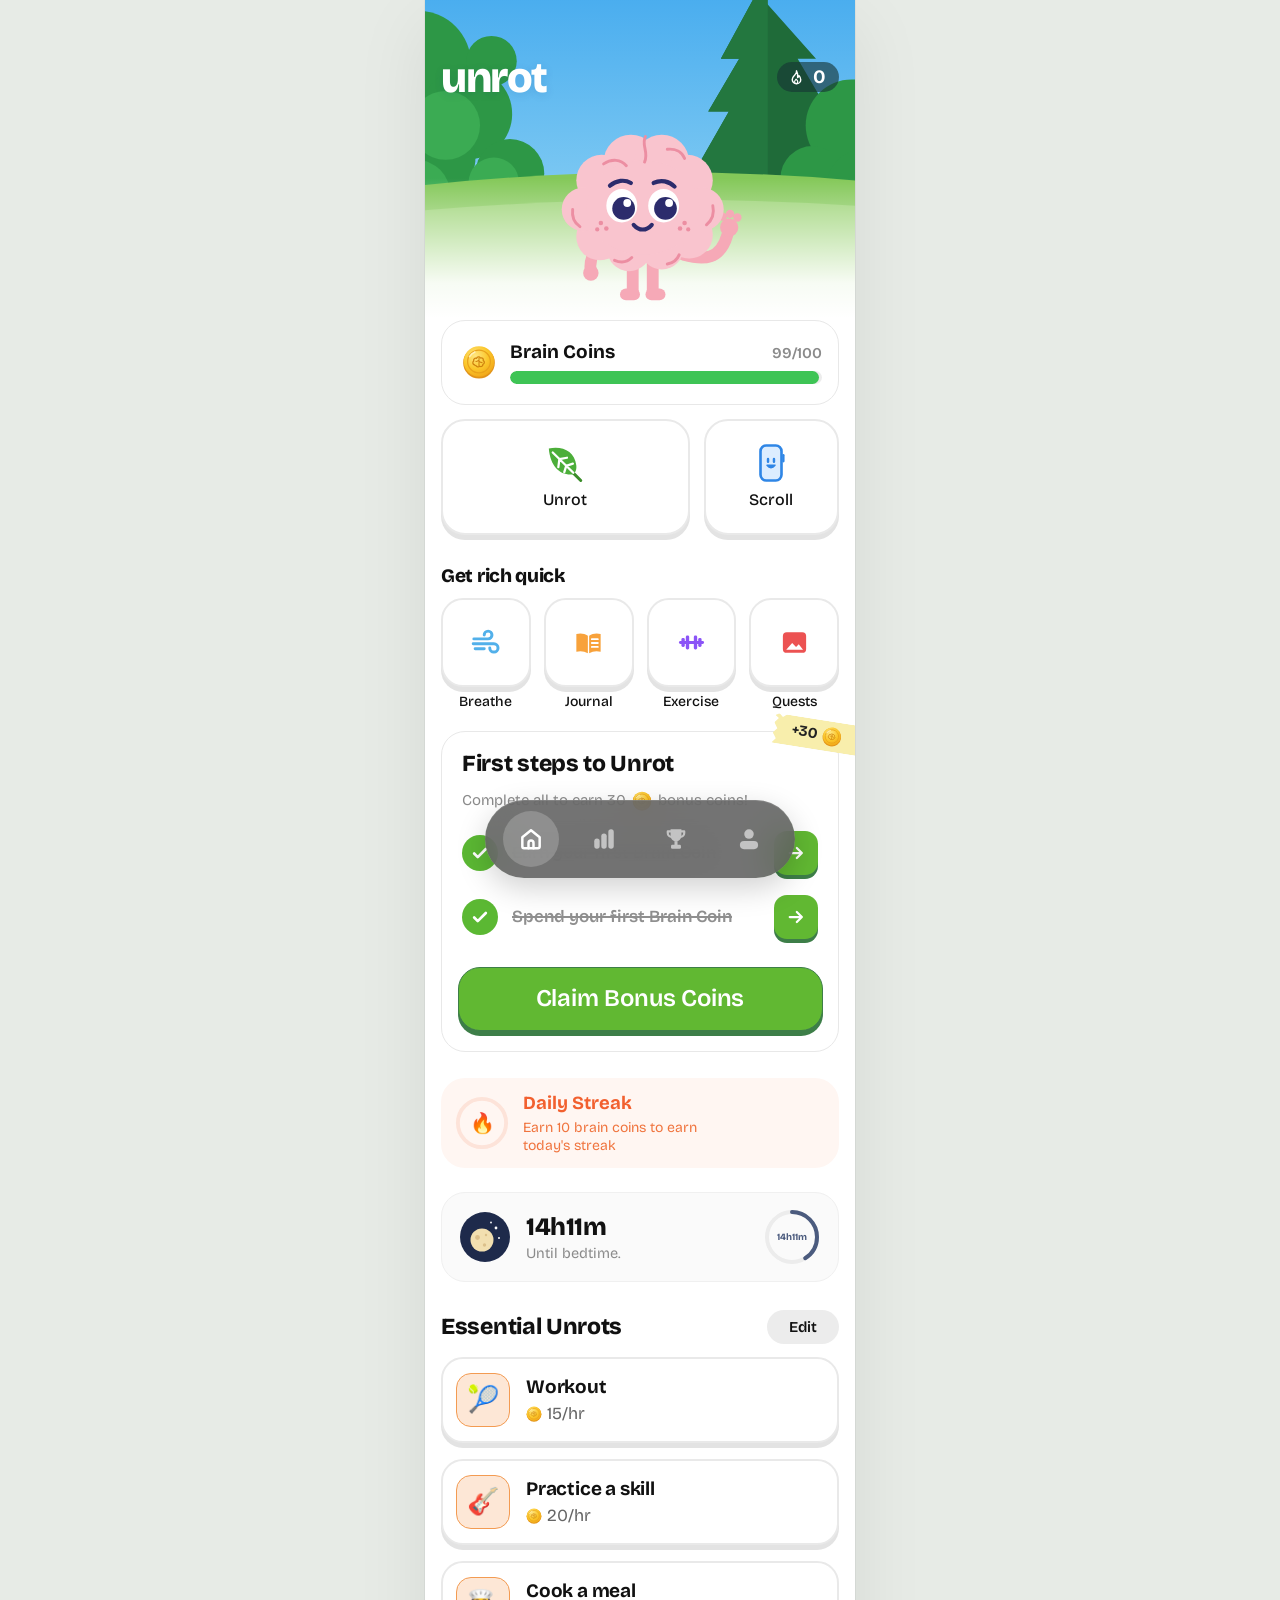
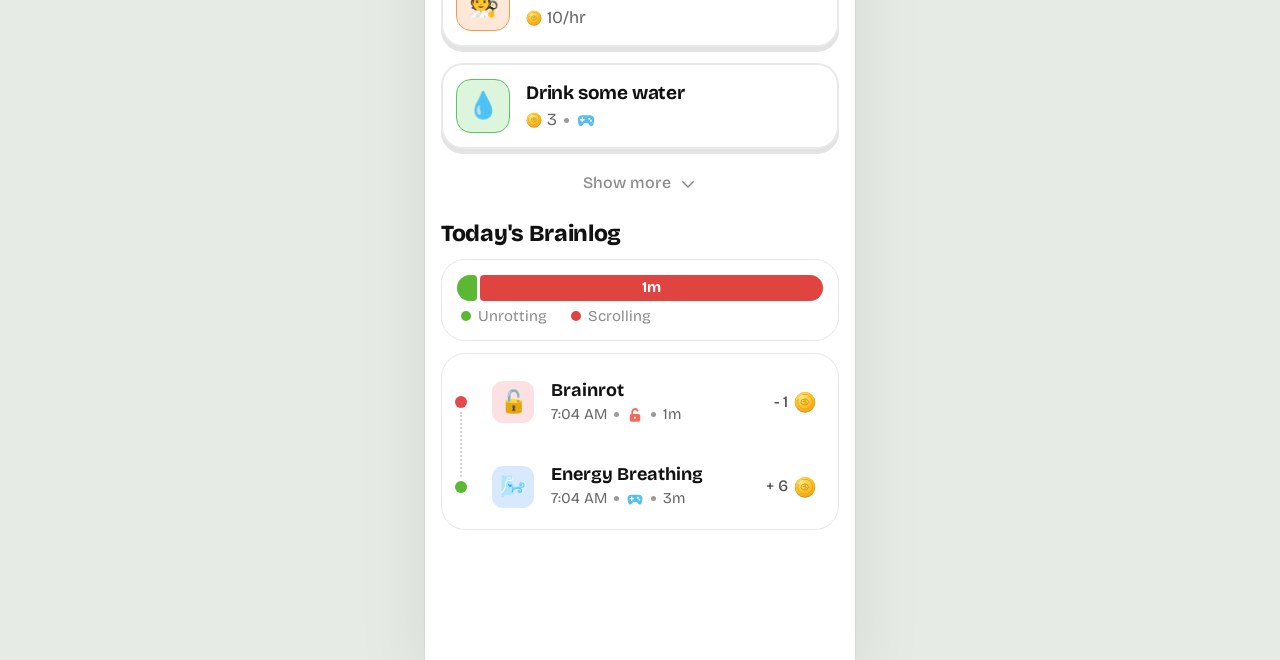
==== commit a674b7d9: "Match unrot screens to the reference and fix interaction bugs Visual: resize headings, rows, cards, " ====
--- a/unrot/index.html
+++ b/unrot/index.html
@@ -17,7 +17,7 @@
 
 :root{
   --green:#61b832;
-  --green-d:#3f8a2a;
+  --green-d:#3d7e48;
   --green-l:#eafbdc;
   --green-t:#4ea428;
   --coin:#f6c22c;
@@ -70,6 +70,7 @@
   margin:0 auto;
   background:var(--bg);
   overflow-x:hidden;
+  overflow-x:clip;
   box-shadow:0 0 0 1px rgba(0,0,0,.04),0 24px 70px rgba(0,0,0,.08);
 }
 .tab{display:none;padding-bottom:calc(130px + var(--safe-b))}
@@ -79,9 +80,9 @@
 .pad{padding:0 16px}
 
 /* ---------------- shared bits ---------------- */
-.h2{font-size:24px;font-weight:800;letter-spacing:-.3px;line-height:1.15}
+.h2{font-size:23px;font-weight:800;letter-spacing:-.3px;line-height:1.15}
 .sec{margin:30px 0 16px}
-.sec-row{display:flex;align-items:center;justify-content:space-between;margin:32px 0 16px}
+.sec-row{display:flex;align-items:center;justify-content:space-between;margin:28px 0 13px}
 .coin{display:inline-block;vertical-align:middle}
 .dot{display:inline-block;width:5px;height:5px;border-radius:50%;background:#9a9a9a;margin:0 2px;flex:none}
 .muted{color:var(--muted)}
@@ -103,16 +104,16 @@
 
 .btn-green{
   display:flex;align-items:center;justify-content:center;
-  width:100%;height:66px;
-  border-radius:20px;
+  width:100%;height:64px;
+  border:1px solid var(--green-d);border-radius:22px;
   background:var(--green);
   color:#fff;
-  font-size:25px;font-weight:600;letter-spacing:-.2px;
+  font-size:23px;font-weight:600;letter-spacing:-.2px;
   box-shadow:0 5px 0 var(--green-d);
   transition:transform .08s ease,box-shadow .08s ease,filter .2s;
 }
 .btn-green:active:not(:disabled){transform:translateY(4px);box-shadow:0 1px 0 var(--green-d)}
-.btn-green:disabled{background:#c9c9c9;box-shadow:0 5px 0 #a9a9a9;color:#f4f4f4}
+.btn-green:disabled{background:#c9c9c9;border-color:#a9a9a9;box-shadow:0 5px 0 #a9a9a9;color:#f4f4f4}
 .btn-green.sm{height:52px;font-size:19px;border-radius:16px}
 .btn-ghost{
   display:flex;align-items:center;justify-content:center;width:100%;height:56px;border-radius:18px;
@@ -123,28 +124,38 @@
   background:#fff;color:var(--green-d);font-size:22px;font-weight:700;box-shadow:0 5px 0 rgba(0,0,0,.14);
 }
 .btn-white:active{transform:translateY(4px);box-shadow:0 1px 0 rgba(0,0,0,.14)}
-.pill{display:inline-flex;align-items:center;height:40px;padding:0 16px;border-radius:14px;background:#e9f8df;color:#3d8a22;font-size:19px;font-weight:600;white-space:nowrap}
+.pill{display:inline-flex;align-items:center;height:28px;padding:0 13px;border-radius:14px;background:#e3fdd2;color:#35701c;font-size:14px;font-weight:600;white-space:nowrap}
 
 /* activity rows (chunky list) */
-.list{display:grid;gap:18px}
+.list{display:grid;grid-template-columns:minmax(0,1fr);gap:16px}
 .row{
-  display:flex;align-items:center;gap:18px;width:100%;
-  min-height:94px;padding:14px 16px 14px 16px;
-}
+  display:flex;align-items:center;gap:15px;width:100%;
+  min-height:88px;padding:15px 14px;
+}
+.cat-body .list{gap:10px}
+.cat-body .row{border-width:1.5px;border-color:#e0e0e0;box-shadow:0 4px 0 #dfdfdf;padding:15.5px 14.5px}
+#tab-home .row{min-height:86px;padding:13px 16px 13px 13px;gap:16px}
+#tab-home .row-main{gap:6px}
+#tab-home .row-main b{font-size:19px}
+#tab-home .row .meta{font-size:17px}
 .ico{
   flex:none;display:grid;place-items:center;
   width:54px;height:54px;border-radius:15px;
   background:var(--t-bg,#eee);border:1.5px solid var(--t-bd,#ccc);
   font-size:30px;line-height:1;
 }
-.row-main{display:flex;flex-direction:column;gap:5px;min-width:0}
-.row-main b{font-size:20px;font-weight:700;letter-spacing:-.2px;line-height:1.15}
-.meta{display:flex;align-items:center;gap:6px;color:#7d7d7d;font-size:18px;flex-wrap:wrap}
-.meta .pad-ic{color:#4fb4e6}
-.meta .cd{font-size:15px;color:#8a8a8a}
-.row.is-off{cursor:default}
+.row-main{display:flex;flex-direction:column;gap:4px;min-width:0;flex:1 1 auto}
+.row-main b{font-size:18.5px;font-weight:700;letter-spacing:-.2px;line-height:1.15}
+.row .ico{font-size:26px}
+.meta{display:flex;align-items:center;gap:5px;color:#666;font-size:16.5px;flex-wrap:nowrap;white-space:nowrap;min-width:0}
+.row .meta .coin{width:16px;height:16px}
+.meta .pad-ic{color:#56c1e6}
+.meta .pad-ic svg{width:20px;height:20px}
+.meta .cd{font-size:13px;color:#6b6b6b;min-width:0;overflow:hidden;text-overflow:ellipsis}
+.meta .dot:has(+ .cd){width:4px;height:4px;background:#b0b0b0}
+.row.is-off{cursor:default;border-color:#eee;box-shadow:0 5px 0 #efefef}
 .row.is-off .ico{opacity:.5}
-.row.is-off b{color:#8e8e8e}
+.row.is-off b{color:#707070}
 .row.is-off .meta .coin,.row.is-off .meta .pad-ic{opacity:.45}
 .row.is-off .meta>span:first-of-type{color:#b4b4b4}
 
@@ -152,8 +163,8 @@
 .hero{position:relative;height:318px;overflow:hidden}
 .hero .scene{position:absolute;inset:0;width:100%;height:100%}
 .wordmark{
-  position:absolute;left:16px;top:calc(var(--safe-t) + 52px);
-  font-size:52px;font-weight:800;color:#fff;letter-spacing:-2px;line-height:1;
+  position:absolute;left:16px;top:calc(var(--safe-t) + 57px);
+  font-size:43px;font-weight:800;color:#fff;letter-spacing:-1.5px;line-height:1;
   text-shadow:0 2px 10px rgba(0,60,120,.12);
 }
 .streak-pill{
@@ -165,226 +176,240 @@
 .hero-mascot{position:absolute;left:50%;top:calc(var(--safe-t) + 122px);width:182px;transform:translateX(-49%)}
 .hero-mascot svg{width:100%;height:auto;overflow:visible}
 
-.coins-card{display:flex;align-items:center;gap:14px;padding:22px 16px 22px 20px;margin-top:2px;border-width:1.5px;border-radius:24px}
+.coins-card{display:flex;align-items:center;gap:14px;padding:19px 16px 20px 20px;margin-top:2px;border-width:1.5px;border-radius:24px}
 .coins-card .coin{width:34px;height:34px}
 .cc-body{flex:1;min-width:0}
-.cc-top{display:flex;justify-content:space-between;align-items:baseline;margin-bottom:10px}
+.cc-top{display:flex;justify-content:space-between;align-items:baseline;margin-bottom:6px}
 .cc-top b{font-size:19px;font-weight:700}
 .cc-top span{font-size:15px;color:#8b8b8b;font-weight:600}
 .bar{height:13px;border-radius:7px;background:#ececec;overflow:hidden}
 .bar i{display:block;height:100%;border-radius:7px;background:#3ec455;transition:width .6s cubic-bezier(.2,.8,.2,1)}
 
 .tiles{display:grid;grid-template-columns:213fr 116fr;gap:14px;margin-top:14px}
-.tile{display:flex;flex-direction:column;align-items:center;justify-content:center;gap:16px;height:118px;border-radius:24px}
+.tile{display:flex;flex-direction:column;align-items:center;justify-content:center;gap:6px;height:116px;border-radius:24px}
 .tile svg{width:42px;height:42px}
 .tile span{font-size:16px;font-weight:500}
 
 .quick{display:grid;grid-template-columns:repeat(4,1fr);gap:13px}
-.quick button{display:flex;flex-direction:column;align-items:center;gap:12px}
+.quick button{display:flex;flex-direction:column;align-items:center;gap:6px}
 .quick .sq{display:grid;place-items:center;width:100%;aspect-ratio:1;border-radius:22px}
 .quick .sq svg{width:31px;height:31px}
-.quick span{font-size:16px;font-weight:500}
-
-.steps-card{position:relative;margin-top:26px;padding:22px 20px 24px;border-radius:24px}
-.steps-card h3{font-size:25px;font-weight:800;letter-spacing:-.3px}
-.steps-card p{margin:14px 0 12px;font-size:16px;color:#8b8b8b;display:flex;align-items:center;gap:6px;flex-wrap:wrap}
+.quick span{font-size:14px;font-weight:500}
+.quick-h{font-size:19px;margin-bottom:11px}
+
+.steps-card{position:relative;margin-top:20px;padding:18px 20px 20px;border-radius:24px}
+.steps-card h3{font-size:23px;font-weight:800;letter-spacing:-.3px;line-height:1.2}
+.steps-card p{margin:13px 0 10px;font-size:15px;color:#8b8b8b;display:flex;align-items:center;gap:6px;flex-wrap:wrap}
 .step{display:flex;align-items:center;gap:14px;padding:10px 0}
 .step .ck{display:grid;place-items:center;width:36px;height:36px;border-radius:50%;background:#e9e9e9;color:#fff;flex:none}
-.step.done .ck{background:#5bb833}
+.step.done .ck{background:#5bb833;color:#fff;text-decoration:none}
 .step .ck svg{width:20px;height:20px}
 .step span{flex:1;min-width:0;font-size:17px;font-weight:600;white-space:nowrap;overflow:hidden;text-overflow:ellipsis}
 .step.done span{color:#8f8f8f;text-decoration:line-through;text-decoration-thickness:2px}
 .go{display:grid;place-items:center;width:44px;height:44px;border-radius:13px;background:var(--green);color:#fff;box-shadow:0 4px 0 var(--green-d);flex:none}
 .go:active{transform:translateY(3px);box-shadow:0 1px 0 var(--green-d)}
 .go svg{width:20px;height:20px}
-.steps-card .btn-green{margin-top:14px}
+.step .go{margin-left:26px}
+.steps-card .btn-green{width:calc(100% + 9px);margin:18px -4.5px 0;height:64px;font-size:24px}
 .tape{
-  position:absolute;right:-14px;top:-16px;transform:rotate(9deg);
+  position:absolute;right:-30px;top:-12px;transform:rotate(9deg);
   display:flex;align-items:center;gap:5px;padding:5px 26px 5px 18px;
   background:#f8eeac;color:#222;font-size:15px;font-weight:700;
   clip-path:polygon(0 8%,4% 0,8% 10%,12% 0,100% 0,96% 18%,100% 32%,96% 50%,100% 66%,96% 82%,100% 100%,0 100%,4% 84%,0 66%,4% 50%,0 32%,4% 16%);
   box-shadow:0 2px 6px rgba(0,0,0,.08);
 }
 
-.streak-card{display:flex;align-items:center;gap:18px;margin-top:26px;padding:16px 18px;border-radius:24px;background:#fff6f2}
-.streak-card .ring{position:relative;width:56px;height:56px;flex:none}
-.streak-card .ring svg{width:56px;height:56px}
-.streak-card .ring .em{position:absolute;inset:0;display:grid;place-items:center;font-size:24px}
-.streak-card .st b{display:block;font-size:20px;font-weight:700;color:var(--orange)}
-.streak-card .st span{display:block;margin-top:3px;font-size:16px;color:#f0743e;line-height:1.3}
+.streak-card{display:flex;align-items:center;gap:14px;margin-top:26px;padding:13px 14px;border-radius:24px;background:#fff6f2}
+.streak-card .ring{position:relative;width:54px;height:54px;flex:none}
+.streak-card .ring svg{width:54px;height:54px}
+.streak-card .ring .em{position:absolute;inset:0;display:grid;place-items:center;font-size:20px}
+.streak-card .st b{display:block;font-size:18.5px;font-weight:700;color:var(--orange)}
+.streak-card .st span{display:block;margin-top:4px;max-width:200px;font-size:14px;color:#f0743e;line-height:1.3}
 .streak-card.done{background:#f0fbe9}
 .streak-card.done .st b{color:#43a41d}
 .streak-card.done .st span{color:#5bb833}
 
-.bed-card{display:flex;align-items:center;gap:16px;width:100%;margin-top:22px;padding:18px 18px;border-radius:24px;background:#fafafa;border:1.5px solid #f0f0f0;text-align:left}
+.bed-card{display:flex;align-items:center;gap:16px;width:100%;margin-top:24px;padding:16px 18px;border-radius:24px;background:#fafafa;border:1.5px solid #f0f0f0;text-align:left}
 .moon{width:50px;height:50px;flex:none}
 .bed-card .t{flex:1;min-width:0}
 .bed-card b{display:block;font-size:25px;font-weight:800;letter-spacing:-.4px}
-.bed-card .t>span{display:block;font-size:16px;color:#8b8b8b;margin-top:2px}
+.bed-card .t>span{display:block;font-size:14.5px;color:#8b8b8b;margin-top:2px}
 .bed-ring{position:relative;width:56px;height:56px;flex:none}
 .bed-ring svg{width:56px;height:56px;transform:rotate(-90deg)}
 .bed-ring em{position:absolute;inset:0;display:grid;place-items:center;font-style:normal;font-size:9.5px;font-weight:700;color:#4a5a7d}
 
-.pill-btn{height:36px;padding:0 24px;border-radius:18px;background:#ececec;font-size:16px;font-weight:600}
-.more{display:flex;align-items:center;justify-content:center;gap:10px;margin:22px auto 0;padding:8px 14px;font-size:19px;font-weight:500;color:#8b8b8b}
-.more svg{width:20px;height:20px;transition:transform .2s}
+.pill-btn{height:34px;padding:0 22px;border-radius:17px;background:#ececec;font-size:15px;font-weight:600}
+.more{display:flex;align-items:center;justify-content:center;gap:8px;margin:18px auto 0;padding:6px 14px;font-size:16px;font-weight:500;color:#8b8b8b}
+.more svg{width:18px;height:18px;transition:transform .2s}
 .more.open svg{transform:rotate(180deg)}
 
-.log-bar{padding:16px 16px 14px;border-radius:24px}
-.split{display:flex;gap:4px;height:28px}
-.split i{display:flex;align-items:center;justify-content:center;min-width:20px;border-radius:14px;color:#fff;font-style:normal;font-size:16px;font-weight:700;overflow:hidden;white-space:nowrap}
+.log-bar{padding:15px 15px 14px;border-radius:24px}
+.split{display:flex;gap:3px;height:26px}
+.split i{display:flex;align-items:center;justify-content:center;min-width:20px;border-radius:4px;color:#fff;font-style:normal;font-size:15px;font-weight:700;overflow:hidden;white-space:nowrap}
+.split i:first-child{border-top-left-radius:13px;border-bottom-left-radius:13px}
+.split i:last-child{border-top-right-radius:13px;border-bottom-right-radius:13px}
 .split .g{background:#5bb833}
 .split .r{background:#e04440}
 .split .e{background:#eee;flex:1}
 .legend{display:flex;gap:28px;margin-top:12px;padding-left:6px;font-size:17px;color:#8b8b8b}
 .legend span{display:flex;align-items:center;gap:8px}
 .legend span::before{content:"";width:11px;height:11px;border-radius:50%;background:var(--c)}
-.timeline{margin-top:14px;padding:12px 16px 8px;border-radius:24px}
-.tl{position:relative;display:flex;align-items:center;gap:16px;padding:14px 0 14px 34px}
-.tl::before{content:"";position:absolute;left:5px;top:50%;width:12px;height:12px;margin-top:-6px;border-radius:50%;background:var(--c)}
-.tl:not(:last-child)::after{content:"";position:absolute;left:10px;top:calc(50% + 10px);height:calc(100% - 20px);border-left:2px dotted #d4d4d4}
-.tl .ico{width:50px;height:50px;border:0;border-radius:13px;font-size:26px}
+.log-bar .legend{gap:24px;margin-top:6px;padding-left:4px;font-size:15px}
+.log-bar .legend span{gap:7px}
+.log-bar .legend span::before{width:10px;height:10px}
+.timeline{margin-top:12px;padding:6px 22px 0 16px;border-radius:24px}
+.tl{position:relative;display:flex;align-items:center;gap:17px;padding:20px 0 20px 34px}
+.tl::before{content:"";position:absolute;left:-3px;top:50%;width:12px;height:12px;margin-top:-6px;border-radius:50%;background:var(--c)}
+.tl:not(:last-child)::after{content:"";position:absolute;left:2px;top:calc(50% + 10px);height:calc(100% - 20px);border-left:2px dotted #d4d4d4}
+.tl .ico{width:42px;height:42px;border:0;border-radius:11px;font-size:22px}
 .tl .tx{flex:1;min-width:0}
-.tl b{display:block;font-size:19px;font-weight:700;line-height:1.15;overflow:hidden;text-overflow:ellipsis}
-.tl .meta{font-size:15px;margin-top:4px;flex-wrap:nowrap;white-space:nowrap}
+.tl b{display:block;font-size:18px;font-weight:700;line-height:1.15;overflow:hidden;text-overflow:ellipsis}
+.tl .meta{font-size:15px;margin-top:4px;overflow:hidden}
+.tl .meta .tm{min-width:0;overflow:hidden;text-overflow:ellipsis}
 .tl .meta svg{width:18px;height:18px}
-.tl .amt{display:flex;align-items:center;gap:6px;font-size:20px;font-weight:500;color:#555;white-space:nowrap}
-.tl .amt .coin{width:28px;height:28px}
+.tl .amt{display:flex;align-items:center;gap:6px;font-size:16px;font-weight:500;color:#555;white-space:nowrap}
+.tl .amt .coin{width:22px;height:22px}
 .empty{padding:22px 8px;text-align:center;color:#9a9a9a;font-size:16px}
 
 /* ---------------- stats ---------------- */
-.reclaim{padding:calc(var(--safe-t) + 48px) 20px 0;text-align:center;font-size:30px;line-height:1.25;font-weight:500;letter-spacing:-.3px}
+.reclaim{padding:calc(var(--safe-t) + 48px) 24px 0;text-align:center;font-size:25px;line-height:1.2;font-weight:500;letter-spacing:-.3px}
 .reclaim strong{color:#5bb833;font-weight:800}
-.bank{position:relative;margin-top:40px;aspect-ratio:343/240;border-radius:22px;overflow:hidden;color:#fff;box-shadow:0 10px 30px rgba(40,120,60,.18)}
+.bank{position:relative;margin-top:46px;aspect-ratio:343/240;border-radius:22px;overflow:hidden;color:#fff;box-shadow:0 10px 30px rgba(40,120,60,.18)}
 .bank .scene{position:absolute;inset:0;width:100%;height:100%}
-.bank .bn{position:absolute;left:12px;top:16px;font-size:20px;font-weight:700;letter-spacing:.1px}
+.bank .bn{position:absolute;left:12px;top:16px;font-size:16px;font-weight:700;letter-spacing:.1px}
 .bank .chip{position:absolute;right:12px;top:20px;width:36px;height:29px}
-.bank .bm{position:absolute;left:50%;top:22%;width:30%;transform:translateX(-50%)}
+.bank .bm{position:absolute;left:50%;top:30%;width:28%;transform:translateX(-50%)}
 .bank .bm svg{width:100%;height:auto}
-.bank .ch{position:absolute;left:12px;bottom:14px}
-.bank .ch small{display:block;font-size:12px;font-weight:500;opacity:.95;letter-spacing:.2px}
-.bank .ch b{display:block;margin-top:2px;font-size:20px;font-weight:600}
-.bank .num{position:absolute;right:12px;bottom:15px;font-size:20px;font-weight:600;letter-spacing:.5px}
-.life{margin-top:26px;padding:18px 20px 22px;border-radius:22px;background:#f7f7f7}
+.bank .ch{position:absolute;left:12px;right:120px;bottom:14px}
+.bank .ch small{display:block;font-size:11px;font-weight:500;opacity:.95;letter-spacing:.2px}
+.bank .ch b{display:block;margin-top:2px;font-size:16px;font-weight:600;white-space:nowrap;overflow:hidden;text-overflow:ellipsis}
+.bank .num{position:absolute;right:12px;bottom:15px;font-size:16px;font-weight:600;letter-spacing:.3px}
+.life{margin-top:26px;padding:16px 20px;border-radius:22px;background:#f7f7f7}
 .life .top{display:flex;justify-content:space-between;gap:10px;align-items:baseline}
-.life small{font-size:15px;font-weight:600;color:#8b8b8b;letter-spacing:.3px}
-.life em{font-style:normal;color:#5bb833;font-size:15px;font-weight:500;text-align:right}
-.life .v{display:flex;align-items:center;gap:10px;margin-top:12px;font-size:30px;font-weight:800}
-.life .v .coin{width:30px;height:30px}
-.big-h{font-size:28px;font-weight:800;letter-spacing:-.4px;line-height:1.12;margin:56px 0 18px}
+.life small{font-size:13.5px;font-weight:600;color:#8b8b8b;letter-spacing:.3px}
+.life em{font-style:normal;color:#5bb833;font-size:14px;font-weight:500;text-align:right}
+.life .v{display:flex;align-items:center;gap:9px;margin-top:8px;font-size:27px;font-weight:800}
+.life .v .coin{width:22px;height:22px}
+.big-h{font-size:22px;font-weight:700;letter-spacing:-.2px;line-height:1.2;margin:56px 0 18px}
 .seg2{display:grid;grid-template-columns:1fr 1fr;gap:6px}
-.seg2 button{height:42px;border-radius:21px;font-size:18px;font-weight:600;color:#666;text-align:center}
+.seg2 button{height:36px;border-radius:18px;font-size:14px;font-weight:600;color:#666;text-align:center}
 .seg2 button.on{background:#eefbe3;color:var(--green-t)}
 .pu-list{display:grid;gap:12px;margin-top:16px}
 .pu{display:flex;align-items:center;gap:14px;padding:16px;border-radius:22px;background:#f7f7f7}
 .pu .ico{width:54px;height:54px;border:0;border-radius:14px}
 .pu .tx{flex:1;min-width:0}
-.pu b{display:block;font-size:19px;font-weight:700}
-.pu .tx>span{display:block;font-size:16px;color:#7f7f7f;margin-top:2px}
-.pu .amt{display:flex;align-items:center;gap:8px;font-size:20px;font-weight:700}
-.pu .amt .coin{width:22px;height:22px}
-
-.patterns{display:flex;gap:15px;margin:0 -16px;padding:2px 16px 8px;overflow-x:auto;scroll-snap-type:x proximity;scrollbar-width:none}
+.pu b{display:block;font-size:16px;font-weight:700}
+.pu .tx>span{display:block;font-size:13px;color:#7f7f7f;margin-top:2px}
+.pu .amt{display:flex;align-items:center;gap:6px;font-size:17px;font-weight:700}
+.pu .amt .coin{width:18px;height:18px}
+
+.patterns{display:flex;gap:13px;margin:0 -16px;padding:2px 16px 8px;overflow-x:auto;scroll-snap-type:x proximity;scroll-padding-inline:16px;scrollbar-width:none}
 .pcol{display:flex;flex-direction:column;gap:15px;width:142px;flex:none;scroll-snap-align:start}
 .patterns::-webkit-scrollbar{display:none}
-.pc{display:flex;flex-direction:column;justify-content:space-between;padding:18px 16px;border-radius:22px;background:var(--pc)}
+.pc{display:flex;flex-direction:column;justify-content:space-between;padding:22px 20px 20px;border-radius:22px;background:var(--pc)}
 .pc.tall{height:184px}
-.pc.short{height:81px;flex-direction:row;align-items:flex-start;gap:10px;padding:16px 14px}
-.pc .em{font-size:28px;line-height:1}
+.pc.short{display:grid;grid-template-columns:auto 1fr;align-content:center;align-items:start;column-gap:8px;padding:0 8px 0 14px;height:81px}
+.pc .em{font-size:25px;line-height:1}
+.pc .em svg:not(.coin){width:28px;height:28px}
+.pc.short .em{font-size:22px;line-height:23px}
 .pc .em .coin{width:28px;height:28px}
 .pc b{display:block;font-size:20px;font-weight:700;line-height:1.15;letter-spacing:-.2px}
-.pc .lab{display:block;font-size:15px;color:#8a8a8a;margin-top:3px;line-height:1.15}
-.pc small{display:block;font-size:11px;color:#8a8a8a;margin-top:3px}
-.pc.short .tx{display:flex;flex-direction:column;align-items:flex-end;text-align:right;min-width:0}
-.pc.short b{font-size:20px;white-space:nowrap}
-.pc.short .lab{font-size:13.5px}
+.pc .lab{display:block;font-size:12.5px;color:#9a9a9a;margin-top:3px;line-height:1.15}
+.pc small{display:block;font-size:9.5px;color:#9a9a9a;margin-top:3px}
+.pc.short .tx{display:flex;flex-direction:column;align-items:flex-start;text-align:left;min-width:0}
+.pc.short b{font-size:20px;white-space:nowrap;line-height:23px}
+.pc.short .lab{font-size:11.5px;margin-left:4px}
 .pc .vrow{display:flex;align-items:center;gap:6px}
-.pc .vrow .coin{width:24px;height:24px}
-
-.chart{margin-top:18px;padding:22px 20px 18px;border:2px solid #ececec;border-radius:28px}
-.chart .hd{display:flex;justify-content:space-between;align-items:center;gap:8px;min-height:44px}
-.chart .ttl{font-size:19px;font-weight:700;color:#8a8a8a}
-.badge{display:flex;align-items:center;gap:8px}
-.badge .ar{display:grid;place-items:center;width:28px;height:28px;border-radius:50%;background:var(--bc);color:#fff}
-.badge .ar svg{width:15px;height:15px}
-.badge b{display:block;font-size:22px;font-weight:800;line-height:1}
-.badge small{display:block;font-size:13px;color:#333;margin-top:3px}
-.chart .vrow{display:flex;justify-content:space-between;align-items:center;gap:8px;margin-top:10px}
-.chart .val{display:flex;align-items:center;gap:12px;font-size:40px;font-weight:800;letter-spacing:-1px}
-.chart .val .vi{width:40px;height:40px;display:grid;place-items:center}
-.chart .val .vi svg{width:40px;height:40px}
-.seg{display:flex;padding:4px;border-radius:22px;background:#ececec}
-.seg button{height:34px;padding:0 17px;border-radius:17px;font-size:17px;font-weight:600;color:#8b8b8b}
+.pc .vrow .coin{width:20px;height:20px}
+
+.chart{margin-top:20px;padding:20px 20px 18px;border:2px solid #ececec;border-radius:24px}
+.big-h+.chart{margin-top:12px}
+.chart .hd{display:flex;justify-content:space-between;align-items:center;gap:8px}
+.chart .ttl{font-size:15px;font-weight:700;color:#8a8a8a}
+.badge{display:flex;align-items:center;gap:7px}
+.badge .ar{display:grid;place-items:center;width:22px;height:22px;border-radius:50%;background:var(--bc);color:#fff}
+.badge .ar svg{width:12px;height:12px}
+.badge b{display:block;font-size:18px;font-weight:800;line-height:1}
+.badge small{display:block;font-size:10px;color:#333;margin-top:2px}
+.chart .vrow{display:flex;justify-content:space-between;align-items:center;gap:8px;margin-top:5px}
+.chart .val{display:flex;align-items:center;gap:10px;font-size:35px;line-height:1.15;font-weight:800;letter-spacing:-1px}
+.chart .val .vi{width:32px;height:32px;display:grid;place-items:center}
+.chart .val .vi svg{width:32px;height:32px}
+.seg{display:flex;padding:3.5px;border-radius:17px;background:#e7e6eb}
+.seg button{height:26px;padding:0 14.5px;border-radius:13px;font-size:13px;font-weight:600;color:#8b8b8b}
 .seg button.on{background:#fff;color:#111;box-shadow:0 1px 3px rgba(0,0,0,.08)}
-.nav{display:flex;align-items:center;justify-content:space-between;margin:16px -4px 6px}
-.nav button{display:grid;place-items:center;width:32px;height:32px;color:#8a8a8a}
+.nav{display:flex;align-items:center;justify-content:space-between;margin:7px -10px 0}
+.nav button{display:grid;place-items:center;width:28px;height:28px;color:#8a8a8a}
 .nav button:disabled{opacity:.35}
-.nav button svg{width:22px;height:22px}
-.nav span{font-size:17px;font-weight:600}
-.plot{position:relative;display:flex;gap:6px;height:178px;padding-top:22px}
+.nav button svg{width:18px;height:18px}
+.nav span{font-size:13px;font-weight:600}
+.plot{position:relative;display:flex;gap:6px;height:164px;padding-top:8px}
 .plot .cols{position:relative;flex:1;display:grid;grid-template-columns:repeat(var(--n),1fr);column-gap:var(--gap,10px);align-items:end}
 .plot .grid{position:absolute;left:0;right:0;border-top:1px solid #f1f1f1}
-.plot .colw{position:relative;display:flex;flex-direction:column;justify-content:flex-end;align-items:stretch;height:100%;padding-bottom:26px}
+.plot .colw{position:relative;display:flex;flex-direction:column;justify-content:flex-end;align-items:stretch;height:100%;padding-bottom:16px}
 .plot .b{border-radius:var(--br,10px);background:var(--c);min-height:4px;transition:height .45s cubic-bezier(.2,.8,.2,1)}
-.plot .b.z{background:var(--p);height:4px !important;border-radius:2px}
-.plot .lb{position:absolute;left:50%;bottom:0;transform:translateX(-50%);font-size:14px;color:#9a9a9a;white-space:nowrap}
-.plot .axis{position:relative;width:26px;font-size:14px;color:#9a9a9a}
+.plot .b.z{background:var(--p);height:2px !important;border-radius:1px}
+.plot .lb{position:absolute;left:50%;bottom:0;transform:translateX(-50%);font-size:9.5px;line-height:12px;color:#9a9a9a;white-space:nowrap}
+.plot .axis{position:relative;width:22px;font-size:9.5px;color:#9a9a9a}
 .plot .axis span{position:absolute;right:0;transform:translateY(50%)}
-.cal-link{display:flex;align-items:center;gap:16px;width:100%;margin-top:36px;padding:20px 20px;border-radius:24px}
-.cal-link .em{font-size:40px;line-height:1}
-.cal-link b{flex:1;font-size:23px;font-weight:700}
-.cal-link svg{width:30px;height:30px;color:#777}
+.cal-link{display:flex;align-items:center;gap:8px;width:100%;margin-top:36px;padding:19px 16px;border-radius:22px}
+.cal-link .em{font-size:26px;line-height:1}
+.cal-link b{flex:1;font-size:18px;font-weight:700}
+.cal-link svg{width:26px;height:26px;color:#777}
 
 /* ---------------- challenges ---------------- */
-.ch-title{padding:calc(var(--safe-t) + 54px) 24px 0;font-size:40px;font-weight:800;letter-spacing:-.8px}
-.ch-label{margin:40px 24px 18px;font-size:15px;font-weight:600;color:#8a8a8a;letter-spacing:.4px}
+.ch-title{padding:calc(var(--safe-t) + 58px) 24px 0;font-size:35px;font-weight:800;letter-spacing:-.5px}
+.ch-label{margin:29px 24px 16px;font-size:14px;font-weight:600;color:#7a7a7a;letter-spacing:.4px}
 .ch-card{position:relative;display:block;width:calc(100% - 48px);margin:0 24px;aspect-ratio:326/180;border-radius:26px;overflow:hidden;color:#fff;text-align:left}
 .ch-card .scene{position:absolute;inset:0;width:100%;height:100%}
-.ch-card .tx{position:absolute;left:20px;top:50%;transform:translateY(-44%)}
-.ch-card b{display:block;font-size:30px;font-weight:800;line-height:1.08;letter-spacing:-.3px}
-.ch-card .tx>span{display:block;margin-top:10px;font-size:15px;font-weight:500;line-height:1.2}
-.ch-card .bm{position:absolute;right:16px;bottom:8px;width:44%}
+.ch-card .tx{position:absolute;left:20px;bottom:21px}
+.ch-card b{display:block;font-size:24px;font-weight:800;line-height:1.2;letter-spacing:-.3px}
+.ch-card .tx>span{display:block;margin-top:9px;font-size:14px;font-weight:500;line-height:1.2}
+.ch-card .bm{position:absolute;right:32px;bottom:13px;width:34%}
 .ch-card .bm svg{width:100%;height:auto}
-.ch-card .prog{position:absolute;left:20px;right:20px;bottom:14px;height:8px;border-radius:4px;background:rgba(255,255,255,.35)}
+.ch-card .prog{position:absolute;left:20px;right:20px;bottom:9px;height:6px;border-radius:3px;background:rgba(255,255,255,.35)}
 .ch-card .prog i{display:block;height:100%;border-radius:4px;background:#fff}
-.soon{display:flex;flex-direction:column;align-items:center;gap:14px;margin-top:64px;color:#6e6e6e;font-size:21px;font-weight:600}
-.soon svg{width:30px;height:30px}
+.soon{display:flex;flex-direction:column;align-items:center;gap:6px;margin-top:64px;color:#606060;font-size:18px;font-weight:600}
+.soon svg{width:40px;height:40px}
 
 /* ---------------- settings (iOS look) ---------------- */
-.tab-settings{background:#f4f4f4;font-family:var(--ios)}
+.tab-settings{background:#f4f4f4;font-family:var(--ios);padding-bottom:calc(175px + var(--safe-b))}
 .set-bar{
   position:sticky;top:0;z-index:5;
-  padding:calc(var(--safe-t) + 14px) 16px 12px;text-align:center;
+  padding:calc(var(--safe-t) + 52px) 16px 21px;text-align:center;
   font-size:17px;font-weight:600;letter-spacing:-.2px;
-  background:rgba(244,244,244,.86);backdrop-filter:saturate(1.6) blur(14px);-webkit-backdrop-filter:saturate(1.6) blur(14px);
+  background:#f4f4f4;
   opacity:0;pointer-events:none;transition:opacity .18s;
 }
 .set-bar.show{opacity:1}
-.set-title{margin-top:-46px;padding:calc(var(--safe-t) + 50px) 16px 0;font-size:34px;font-weight:700;letter-spacing:.2px}
-.set-h{margin:34px 16px 18px;font-size:20px;font-weight:600}
+.set-title{margin-top:calc(-95px - var(--safe-t));padding:calc(var(--safe-t) + 99px) 16px 0;font-size:34px;font-weight:700;letter-spacing:.2px}
+.set-h{margin:27px 16px 22px;font-size:20px;font-weight:600}
+.set-title+.set-h{margin-top:22px}
 .group{margin:0 16px;border-radius:22px;background:#fff;overflow:hidden}
-.srow{position:relative;display:flex;align-items:center;gap:13px;width:100%;min-height:74px;padding:12px 16px 12px 20px;text-align:left}
+.srow{position:relative;display:flex;align-items:center;gap:10px;width:100%;min-height:74px;padding:14px 16px 14px 20px;text-align:left}
 .srow+.srow::before{content:"";position:absolute;left:72px;right:0;top:0;border-top:.5px solid #d9d9d9}
 .srow:active{background:#f2f2f2}
 .si{display:grid;place-items:center;width:42px;height:42px;border-radius:11px;background:var(--sb);font-size:24px;flex:none}
-.srow .tx{flex:1;min-width:0}
+.srow .tx{flex:1;min-width:min-content}
 .srow b{display:block;font-size:17.5px;font-weight:500;letter-spacing:-.2px}
-.srow small{display:block;margin-top:2px;font-size:14.5px;color:#8a8a8a;line-height:1.3}
-.srow .val{font-size:17px;color:#8a8a8a;white-space:nowrap}
-.srow .chev{display:block;width:18px;height:18px;color:#9b9b9b;flex:none}
+.srow small{display:block;margin-top:3px;font-size:13px;color:#8a8a8a;line-height:1.2}
+.srow .val{font-size:17px;color:#8a8a8a;white-space:nowrap;min-width:0;overflow:hidden;text-overflow:ellipsis}
+.srow .val.sb{font-size:14.5px;font-weight:600}
+.srow .chev{display:block;width:18px;height:18px;margin-left:-5px;color:#9b9b9b;flex:none}
 .chev svg{width:100%;height:100%}
 .srow.danger b{color:#ff3b30}
-.spill{display:inline-flex;align-items:center;height:30px;padding:0 12px;border-radius:9px;background:#e9f8e3;color:#43a01e;font-size:17px;font-weight:500;white-space:nowrap}
+.spill{display:inline-flex;align-items:center;height:25px;padding:0 11px;border-radius:8px;background:#e4f3db;color:#58b40f;font-size:14px;font-weight:600;white-space:nowrap}
 .apps-stack{display:flex;align-items:center}
 .apps-stack i{width:24px;height:24px;border-radius:7px;margin-left:-8px;border:1.5px solid #fff;display:grid;place-items:center;color:#fff;font-style:normal;font-size:12px;font-weight:700}
 .apps-stack i:first-child{margin-left:0}
 .apps-stack span{margin-left:4px;font-size:16px;font-weight:600}
-.note{display:flex;gap:12px;align-items:flex-start;margin:0;padding:12px 18px 16px;border-top:.5px solid #e2e2e2;color:#8a8a8a;font-size:14.5px;line-height:1.35;background:#fff}
-.note svg{width:20px;height:20px;margin-top:2px;color:#9a9a9a}
-.toggle{position:relative;width:52px;height:32px;border-radius:16px;background:#e3e3e3;flex:none;transition:background .2s}
-.toggle::after{content:"";position:absolute;left:2px;top:2px;width:28px;height:28px;border-radius:50%;background:#fff;box-shadow:0 2px 4px rgba(0,0,0,.18);transition:transform .2s}
+.note{position:relative;display:flex;gap:10px;align-items:center;margin:0;padding:13px 18px 10px;color:#8a8a8a;font-size:13px;line-height:1.2;background:#fff}
+.note::before{content:"";position:absolute;left:72px;right:0;top:0;border-top:.5px solid #d9d9d9}
+.note svg{width:16px;height:16px;margin:0 0 0 6px;color:#9a9a9a;flex:none}
+.toggle{position:relative;width:62px;height:28px;border-radius:14px;background:#e3e3e3;flex:none;transition:background .2s}
+.toggle::after{content:"";position:absolute;left:2px;top:2px;width:37px;height:24px;border-radius:12px;background:#fff;box-shadow:0 1px 2px rgba(0,0,0,.12);transition:transform .2s}
 .toggle[aria-checked="true"]{background:#34c759}
-.toggle[aria-checked="true"]::after{transform:translateX(20px)}
+.toggle[aria-checked="true"]::after{transform:translateX(21px)}
 
 /* ---------------- tab bar ---------------- */
 .tabbar{
@@ -409,68 +434,71 @@
   display:flex;flex-direction:column;
 }
 .sheet.open{transform:none}
+.sheet:focus,.panel:focus{outline:none}
 .x-btn{
-  position:absolute;right:16px;top:calc(var(--safe-t) + 46px);z-index:3;
-  display:grid;place-items:center;width:44px;height:44px;border-radius:50%;
+  position:absolute;right:20px;top:calc(var(--safe-t) + 48px);z-index:3;
+  display:grid;place-items:center;width:36px;height:36px;border-radius:50%;
   background:rgba(0,0,0,.13);color:#fff;
 }
-.x-btn svg{width:22px;height:22px}
-.cat-head{position:relative;flex:none;height:272px;background:var(--hb)}
-.cat-head.compact{height:128px}
+.x-btn svg{width:25px;height:25px}
+.x-btn svg path{stroke-width:2.2}
+.sheet>.x-btn{position:sticky;top:calc(var(--safe-t) + 48px);right:auto;flex:none;align-self:flex-end;margin:calc(var(--safe-t) + 48px) 20px calc(-84px - var(--safe-t)) 0}
+.cat-head{position:relative;flex:none;height:270px;background:var(--hb)}
+.cat-head.compact{height:139px}
 .curve{position:absolute;left:-11%;right:-11%;bottom:-1px;height:40px;border-radius:50% 50% 0 0/100% 100% 0 0;background:#fff}
-.cat-head.compact .curve{height:30px}
 .cat-mascot{position:absolute;left:50%;bottom:-28px;width:164px;transform:translateX(-50%);z-index:2}
-.cat-head.compact .cat-mascot{bottom:-36px;width:152px}
+.cat-head.compact .cat-mascot{bottom:-45px;width:172px}
 .cat-mascot svg{width:100%;height:auto;overflow:visible}
-.cat-body{flex:1;padding:50px 16px calc(40px + var(--safe-b))}
-.cat-head.compact+.cat-body{padding-top:62px}
-.cat-body h1{text-align:center;font-size:31px;font-weight:800;letter-spacing:-.4px}
-.cat-body .sub{margin:12px auto 28px;max-width:320px;text-align:center;color:#8b8b8b;font-size:18px;line-height:1.3}
+.cat-body{flex:1;padding:52px 16px calc(40px + var(--safe-b))}
+.cat-head.compact+.cat-body{padding-top:54px}
+.cat-body h1{text-align:center;font-size:26px;font-weight:800;letter-spacing:-.2px;line-height:1.25}
+.cat-body .sub{margin:6px auto 24px;max-width:320px;text-align:center;color:#858585;font-size:16px;line-height:1.22}
 
 .act-head{position:relative;flex:none;height:250px;background:var(--green)}
 .act-head .curve{left:-7%;right:-7%;height:72px}
 .act-emoji{position:absolute;left:50%;bottom:24px;transform:translateX(-50%);font-size:88px;line-height:1;z-index:2}
-.circ{position:absolute;top:calc(var(--safe-t) + 44px);z-index:3;display:grid;place-items:center;width:40px;height:40px;border-radius:50%;background:rgba(255,255,255,.22);color:#fff}
+.circ{position:absolute;top:calc(var(--safe-t) + 62px);z-index:3;display:grid;place-items:center;width:40px;height:40px;border-radius:50%;background:rgba(255,255,255,.22);color:#fff}
 .circ svg{width:22px;height:22px}
 .circ.l{left:22px}
-.circ.r{right:22px}
-.act-body{flex:1;padding:4px 16px 28px}
-.act-body h1{text-align:center;font-size:32px;font-weight:800;letter-spacing:-.4px}
-.stats3{display:grid;grid-template-columns:1fr 1fr 1fr;margin:26px 0 34px}
-.stats3>div{display:flex;flex-direction:column;align-items:center;gap:6px;padding:4px 0}
-.stats3>div+div{border-left:1.5px solid #e5e5e5}
-.stats3 b{display:flex;align-items:center;gap:8px;font-size:22px;font-weight:700}
-.stats3 b .coin{width:20px;height:20px}
-.stats3 span{font-size:16px;color:#7f7f7f}
-.opt{display:flex;align-items:center;gap:16px;width:100%;padding:16px 16px;margin-bottom:18px;border-radius:24px}
-.opt .ico{width:54px;height:54px;border:0;border-radius:14px;background:#e8f8de;color:#888}
-.opt .ico svg{width:30px;height:30px}
+.circ.r{right:20px;top:calc(var(--safe-t) + 65px);width:34px;height:34px}
+.circ.r svg{width:18px;height:18px}
+.act-body{flex:1;padding:0 16px 28px}
+.act-body h1{text-align:center;font-size:28px;font-weight:800;letter-spacing:-.4px;line-height:1.1}
+.stats3{display:grid;grid-template-columns:1fr 1fr 1fr;margin:16px -16px 32px}
+.stats3>div{display:flex;flex-direction:column;align-items:center;gap:2px;padding:2px 0}
+.stats3>div+div{border-left:1px solid #d6d6d6}
+.stats3 b{display:flex;align-items:center;gap:8px;font-size:18px;font-weight:700}
+.stats3 b .coin{width:13px;height:13px}
+.stats3 span{font-size:13px;color:#7f7f7f}
+.opt{display:flex;align-items:center;gap:14px;width:100%;padding:12px 15px;margin-bottom:16px;border-color:#dedede;border-radius:24px}
+.opt .ico{width:44px;height:44px;border:0;border-radius:12px;background:#e3fdd6;color:#888}
+.opt .ico svg{width:24px;height:24px}
 .opt .tx{flex:1;min-width:0}
-.opt b{display:block;font-size:20px;font-weight:700}
-.opt .tx>span{display:flex;align-items:center;gap:6px;margin-top:4px;font-size:17px;color:#7f7f7f;line-height:1.25}
-.opt .pill{font-style:normal;padding:0 12px;flex:none}
-.opt span .coin{width:18px;height:18px}
-.opt .chev{display:block;width:22px;height:22px;color:#8a8a8a;flex:none}
-.act-foot{position:sticky;bottom:0;padding:12px 16px calc(24px + var(--safe-b));background:linear-gradient(rgba(255,255,255,0),#fff 22%)}
-.link-green{display:flex;align-items:center;justify-content:center;gap:8px;width:100%;margin-bottom:20px;color:#58b22d;font-size:19px;font-weight:600}
-.link-green svg{width:22px;height:22px}
+.opt b{display:block;font-size:17px;font-weight:700;line-height:1.25}
+.opt .tx>span{display:flex;align-items:center;gap:5px;margin-top:3px;font-size:13px;color:#7f7f7f;line-height:1.2}
+.opt .pill{font-style:normal;flex:none}
+.opt span .coin{width:13px;height:13px}
+.opt .chev{display:block;width:16px;height:16px;color:#8a8a8a;flex:none}
+.act-foot{position:sticky;bottom:0;padding:12px 16px max(44px, calc(var(--safe-b) + 10px));background:linear-gradient(rgba(255,255,255,0),#fff 22%)}
+.link-green{display:flex;align-items:center;justify-content:center;gap:7px;width:100%;margin-bottom:8px;color:#58b22d;font-size:16px;font-weight:600}
+.link-green svg{width:18px;height:18px}
 
 /* quest (photo) */
-.q-top{display:flex;align-items:center;justify-content:space-between;gap:10px;padding:calc(var(--safe-t) + 30px) 16px 0}
-.q-top h2{font-size:19px;font-weight:500;text-align:center;flex:1}
-.q-info{display:grid;place-items:center;width:36px;height:36px;color:#8a8a8a}
-.q-info svg{width:32px;height:32px}
-.q-x{display:grid;place-items:center;width:36px;height:36px;border-radius:50%;background:#8e8e93;color:#fff}
-.q-x svg{width:18px;height:18px}
-.q-chat{display:flex;align-items:center;gap:30px;padding:24px 20px 0 20px}
+.q-top{display:flex;align-items:center;justify-content:space-between;gap:10px;padding:calc(var(--safe-t) + 55px) 18px 0}
+.q-top h2{font-family:var(--ios);font-size:17px;font-weight:400;text-align:center;flex:1}
+.q-info{display:grid;place-items:center;width:28px;height:28px;color:#8a8a8a}
+.q-info svg{width:28px;height:28px}
+.q-x{display:grid;place-items:center;width:28px;height:28px;border-radius:50%;background:#8e8e93;color:#fff}
+.q-x svg{width:16px;height:16px}
+.q-chat{display:flex;align-items:center;gap:30px;padding:22px 20px 0}
 .q-chat .bm{width:82px;flex:none}
 .q-chat .bm svg{width:100%;height:auto}
-.bubble{flex:1;padding:18px 18px;border:1.5px solid #dcdcdc;border-radius:30px;font-size:21px;font-weight:500;line-height:1.3}
-.q-art{position:relative;margin:56px 20px 0;aspect-ratio:1/0.98;border-radius:44px;overflow:hidden;background:#7fd99a}
+.bubble{flex:0 1 auto;max-width:180px;padding:16px;border:1.5px solid #d4d4d4;border-radius:32px;font-size:18.5px;font-weight:500;line-height:1.3;letter-spacing:-.2px}
+.q-art{position:relative;margin:60px 24px 0;aspect-ratio:1/1;border-radius:52px;overflow:hidden;background:#7fd99a}
 .q-art .scene{position:absolute;inset:0;width:100%;height:100%}
 .q-art .em{position:absolute;inset:0;display:grid;place-items:center;font-size:120px;line-height:1}
 .q-art img{position:absolute;inset:0;width:100%;height:100%;object-fit:cover}
-.q-foot{margin-top:auto;padding:30px 16px calc(28px + var(--safe-b))}
+.q-foot{margin-top:auto;padding:30px 16px max(44px, calc(var(--safe-b) + 10px))}
 
 /* run screens */
 .run{flex:1;display:flex;flex-direction:column;align-items:center;padding:calc(var(--safe-t) + 70px) 24px calc(30px + var(--safe-b));color:#fff;text-align:center;background:var(--rb,var(--green))}
@@ -576,11 +604,11 @@
   position:absolute;left:50%;top:50%;width:min(300px,calc(100% - 48px));
   padding:22px 22px 26px;background:#fffdf7;color:#222;
   font-family:ui-monospace,SFMono-Regular,Menlo,Consolas,monospace;font-size:13.5px;line-height:1.55;
-  transform:translate(-50%,-30%) scaleY(.2);transform-origin:top;opacity:0;
+  transform:translate(-50%,-30%) scaleY(.2);transform-origin:top;opacity:0;visibility:hidden;pointer-events:none;
   transition:transform .55s cubic-bezier(.2,.9,.25,1),opacity .3s;
   clip-path:polygon(0 0,100% 0,100% 100%,95% 98%,90% 100%,85% 98%,80% 100%,75% 98%,70% 100%,65% 98%,60% 100%,55% 98%,50% 100%,45% 98%,40% 100%,35% 98%,30% 100%,25% 98%,20% 100%,15% 98%,10% 100%,5% 98%,0 100%);
 }
-.buy.s4 .receipt{transform:translate(-50%,-50%) scaleY(1);opacity:1}
+.buy.s4 .receipt{transform:translate(-50%,-50%) scaleY(1);opacity:1;visibility:visible;pointer-events:auto}
 .buy.s4 .term,.buy.s4 .mini-bank{opacity:0;transition:opacity .2s}
 .receipt h4{margin:0;text-align:center;font-size:15px;letter-spacing:2px}
 .receipt .c{text-align:center;color:#777}
@@ -588,16 +616,17 @@
 .receipt .ln{display:flex;justify-content:space-between;gap:10px}
 .receipt .tot{font-weight:800;font-size:15px}
 .receipt .quote{margin-top:10px;text-align:center;font-style:italic;color:#555}
-.receipt button{display:block;width:100%;margin-top:16px;height:46px;border-radius:12px;background:var(--green);color:#fff;font-family:var(--font);font-size:17px;font-weight:700;box-shadow:0 4px 0 var(--green-d)}
+.receipt button{display:block;width:100%;margin-top:16px;height:46px;border-radius:12px;background:var(--green);color:#fff;font-family:var(--font);font-size:17px;font-weight:700;text-align:center;box-shadow:0 4px 0 var(--green-d)}
 
 /* toast + coin burst */
 .toast{
   position:fixed;left:50%;top:calc(var(--safe-t) + 16px);z-index:120;
   max-width:min(92vw,390px);padding:12px 18px;border-radius:18px;
   background:rgba(25,25,25,.92);color:#fff;font-size:16px;font-weight:600;text-align:center;
-  transform:translate(-50%,-140%);transition:transform .3s cubic-bezier(.2,.8,.2,1);pointer-events:none;
-}
-.toast.show{transform:translate(-50%,0)}
+  transform:translate(-50%,calc(-100% - var(--safe-t) - 24px));visibility:hidden;pointer-events:none;
+  transition:transform .3s cubic-bezier(.2,.8,.2,1),visibility 0s linear .3s;
+}
+.toast.show{transform:translate(-50%,0);visibility:visible;transition:transform .3s cubic-bezier(.2,.8,.2,1)}
 .burst{position:fixed;inset:0;z-index:110;pointer-events:none;overflow:hidden}
 .burst .coin{position:absolute;left:50%;top:55%;width:34px;height:34px;animation:fly 1.1s cubic-bezier(.2,.7,.3,1) forwards}
 .burst .plus{position:absolute;left:50%;top:44%;transform:translate(-50%,0);font-size:46px;font-weight:800;color:#f2b411;text-shadow:0 3px 0 #fff,0 0 18px rgba(255,255,255,.9);animation:rise 1.2s ease-out forwards}
@@ -614,7 +643,7 @@
 @media (max-width:360px){
   .quick span{font-size:14px}
   .row-main b{font-size:18px}
-  .reclaim{font-size:26px}
+  .reclaim{font-size:23px}
   .tiles{grid-template-columns:1.6fr 1fr}
 }
 @media (prefers-reduced-motion:reduce){
@@ -688,7 +717,7 @@
 const MIN = 6e4, HOUR = 36e5, DAY = 864e5;
 
 const DIFFICULTY = {
-  easy:   { label: 'Easy',   rate: 1, tone: ['#e9f8e3', '#43a01e'] },
+  easy:   { label: 'Easy',   rate: 1, tone: ['#e4f8ec', '#28c35c'] },
   medium: { label: 'Medium', rate: 2, tone: ['#fff1d1', '#c27c00'] },
   hard:   { label: 'Hard',   rate: 3, tone: ['#fde4e2', '#d0453f'] },
 };
@@ -740,7 +769,7 @@
 
 const CATS = {
   breathe:  { title: 'Breathing Exercise', sub: 'Quick breathing exercises to calm your mind and restore brain energy.', bg: '#8ed6f3', mascot: 'meditate', compact: true, stat: 'Breathwork', icon: '🌬️', tone: 'blue' },
-  journal:  { title: 'Journaling Exercises', sub: 'Clear your mind and organize your thoughts.', bg: '#f2c987', mascot: 'journal', stat: 'Journaling', icon: '📓', tone: 'yellow' },
+  journal:  { title: 'Journaling Exercises', sub: 'Clear your mind and organize<br>your thoughts.', bg: '#f2c987', mascot: 'journal', stat: 'Journaling', icon: '📓', tone: 'yellow' },
   exercise: { title: 'Exercises', sub: 'Move your body to boost brain energy.', bg: '#8fe3a4', mascot: 'lift', stat: 'Exercise', icon: '💪', tone: 'red' },
   quest:    { title: 'Side Quests', sub: 'Complete challenges to earn Brain Coins.', bg: '#bda6f3', mascot: 'think', stat: 'Side Quests', icon: '🗺️', tone: 'green' },
 };
@@ -804,7 +833,7 @@
 function fmtDurLong(m) {
   if (m < 60) return `${m} minute${m === 1 ? '' : 's'}`;
   const h = Math.floor(m / 60), r = m % 60;
-  return `${h} hour${h === 1 ? '' : 's'}${r ? ` ${r} minutes` : ''}`;
+  return `${h} hour${h === 1 ? '' : 's'}${r ? ` ${r} minute${r === 1 ? '' : 's'}` : ''}`;
 }
 function fmtClock(sec) {
   sec = Math.max(0, Math.ceil(sec));
@@ -907,8 +936,8 @@
         limb('M56 132c-10 10-16 22-16 32') + hand(40, 166) + limb('M148 126c18 0 26-12 28-28') + hand(178, 92, 10);
       break;
     default: // wave
-      back = legs + limb('M56 132c-10 10-14 22-12 32') + hand(44, 166) + limb('M148 126c18 0 26-12 28-28') + hand(178, 92, 10) +
-        `<circle cx="170" cy="82" r="4.6" fill="${L}"/><circle cx="178" cy="79" r="4.6" fill="${L}"/><circle cx="186" cy="83" r="4.6" fill="${L}"/>`;
+      back = legs + limb('M56 132c-10 10-14 22-12 32') + hand(44, 166) + limb('M146 146c22 6 40 6 48-22') + hand(196, 116, 10) +
+        `<circle cx="189" cy="104" r="4.6" fill="${L}"/><circle cx="197" cy="101" r="4.6" fill="${L}"/><circle cx="205" cy="105" r="4.6" fill="${L}"/>`;
   }
   if (!eyes) {
     const [px, py] = pupil;
@@ -919,7 +948,7 @@
   const head = `<g fill="${P}"><circle cx="56" cy="64" r="28"/><circle cx="88" cy="44" r="30"/><circle cx="122" cy="44" r="30"/><circle cx="150" cy="64" r="28"/><circle cx="166" cy="96" r="24"/><circle cx="152" cy="124" r="26"/><circle cx="122" cy="138" r="24"/><circle cx="86" cy="140" r="24"/><circle cx="54" cy="126" r="26"/><circle cx="36" cy="96" r="24"/><ellipse cx="101" cy="94" rx="62" ry="52"/></g>`;
   const folds = `<g fill="none" stroke="${F}" stroke-width="3.2" stroke-linecap="round"><path d="M104 16c-5 9 4 17-1 28"/><path d="M58 46c9-6 19-5 25 2"/><path d="M128 30c9-1 16 3 19 10"/><path d="M24 96c-1 8 2 15 8 19"/><path d="M178 92c2 9-1 16-7 21"/><path d="M70 152c7 3 14 2 19-3"/><path d="M128 156c6-1 11-5 13-10"/></g>`;
   const cheeks = `<g fill="${F}"><circle cx="55" cy="111" r="2.5"/><circle cx="61" cy="117" r="2.5"/><circle cx="51" cy="118" r="2.3"/><circle cx="147" cy="111" r="2.5"/><circle cx="142" cy="117" r="2.5"/><circle cx="151" cy="118" r="2.3"/></g>`;
-  return `<svg viewBox="0 0 200 205" aria-hidden="true" focusable="false">${back}${head}${folds}${cheeks}${eyes}${brows}${mouth}${front}</svg>`;
+  return `<svg viewBox="0 0 200 205" overflow="visible" aria-hidden="true" focusable="false">${back}${head}${folds}${cheeks}${eyes}${brows}${mouth}${front}</svg>`;
 }
 
 function heroScene() {
@@ -973,7 +1002,7 @@
     <g fill="#3ba650"><circle cx="20" cy="108" r="34"/><circle cx="56" cy="138" r="30"/><circle cx="24" cy="166" r="36"/><circle cx="300" cy="104" r="34"/><circle cx="266" cy="140" r="30"/><circle cx="300" cy="170" r="36"/></g>
     <path d="M0 196Q160 186 320 196V314H0z" fill="#4cbc4e"/>
     <path d="M40 226c3-6 8-8 12-6M262 230c3-6 8-8 12-6" fill="none" stroke="#3ea541" stroke-width="5" stroke-linecap="round"/>
-    ${bottle ? `
+    ${bottle ? `<g transform="translate(160 272) scale(1.4 1.16) translate(-160 -262)">
     <ellipse cx="160" cy="262" rx="62" ry="9" fill="#3c9e40"/>
     <rect x="127" y="44" width="66" height="30" rx="8" fill="#2f80d4"/>
     <path d="M138 50v18M148 50v18M158 50v18M168 50v18M178 50v18" stroke="#5aa2e6" stroke-width="3" stroke-linecap="round"/>
@@ -983,7 +1012,7 @@
     <rect x="124" y="150" width="72" height="58" fill="#4ab3ec"/>
     <path d="M138 172q11-8 22 0t22 0M138 190q11-8 22 0t22 0" fill="none" stroke="#2d8bd6" stroke-width="4" stroke-linecap="round"/>
     <rect x="140" y="98" width="7" height="22" rx="3.5" fill="#fff" opacity=".85"/>
-    <rect x="138" y="218" width="9" height="20" rx="4.5" fill="#e3f6fd"/>` : ''}
+    <rect x="138" y="218" width="9" height="20" rx="4.5" fill="#e3f6fd"/></g>` : ''}
   </svg>`;
 }
 
@@ -1094,13 +1123,13 @@
 function coolLabel(id) {
   const left = coolLeft(id);
   if (!left) return '';
-  if (S.cool[id] >= startOfDay(Date.now() + DAY).getTime()) return 'Available: tomorrow';
+  if (ACTS[id] && ACTS[id].cool === 'day') return 'Available: tomorrow';
   const total = Math.ceil(left / MIN), h = Math.floor(total / 60), m = total % 60;
   return `Available in: ${h ? `${h}h ` : ''}${m}m`;
 }
 function setCool(a) {
   if (!a.cool) return;
-  S.cool[a.id] = a.cool === 'day' ? startOfDay(Date.now() + DAY).getTime() : Date.now() + a.cool * HOUR;
+  S.cool[a.id] = a.cool === 'day' ? addDays(startOfDay(Date.now()), 1).getTime() : Date.now() + a.cool * HOUR;
 }
 
 function logIt(e) {
@@ -1142,22 +1171,47 @@
    ================================================================ */
 const stack = [];
 const topSheet = () => stack[stack.length - 1];
+const buyOpen = () => document.querySelector('.buy:not([data-done])');
+
+// Only the top layer (or the purchase overlay) is interactive; everything under it is inert.
+function syncLayers() {
+  const buy = buyOpen();
+  const top = buy ? null : topSheet();
+  $('#app').inert = $('.tabbar').inert = !!(buy || stack.length);
+  for (const s of stack) {
+    const off = s !== top;
+    s.el.inert = off;
+    if (s.bd) s.bd.inert = off;
+  }
+}
+// Re-render `root` without losing keyboard focus on the button that had it.
+function keepFocus(root, fn) {
+  const a = document.activeElement;
+  const sel = a && root.contains(a) && a.dataset && a.dataset.act
+    ? `[data-act="${CSS.escape(a.dataset.act)}"]` + (a.dataset.id ? `[data-id="${CSS.escape(a.dataset.id)}"]` : '')
+    : null;
+  fn();
+  if (sel) { const n = root.querySelector(sel); if (n) n.focus({ preventScroll: true }); }
+}
 
 function pushLayer(s) {
   const z = 60 + stack.length * 2;
   if (s.bd) { s.bd.style.zIndex = z; document.body.appendChild(s.bd); }
   s.el.style.zIndex = z + 1;
+  s.el.tabIndex = -1;
+  s.ret = document.activeElement;
   document.body.appendChild(s.el);
   stack.push(s);
   drawSheet(s);
+  syncLayers();
   document.body.classList.add('locked');
   requestAnimationFrame(() => requestAnimationFrame(() => {
     s.el.classList.add('open');
     if (s.bd) s.bd.classList.add('open');
   }));
   if (s.mount) s.mount(s);
-  const f = s.el.querySelector('[autofocus]');
-  if (f) setTimeout(() => f.focus(), 350);
+  const f = s.el.querySelector('[autofocus]') || s.el;
+  setTimeout(() => { if (!s.closed && topSheet() === s) f.focus({ preventScroll: true }); }, f === s.el ? 30 : 350);
   return s;
 }
 function openSheet(opts) {
@@ -1179,21 +1233,27 @@
 }
 function drawSheet(s) {
   if (!s.render) return;
-  const st = s.el.scrollTop;
-  s.el.innerHTML = s.render(s);
-  s.el.scrollTop = st;
-  if (s.after) s.after(s);
+  keepFocus(s.el, () => {
+    const st = s.el.scrollTop;
+    s.el.innerHTML = s.render(s);
+    s.el.scrollTop = st;
+    if (s.after) s.after(s);
+  });
 }
 function closeSheet(s = topSheet()) {
   const i = stack.indexOf(s);
   if (!s || i < 0) return;
   stack.splice(i, 1);
   s.closed = true;
+  syncLayers();
   if (s.onClose) s.onClose(s);
   s.el.classList.remove('open');
   if (s.bd) s.bd.classList.remove('open');
   setTimeout(() => { s.el.remove(); if (s.bd) s.bd.remove(); }, 400);
   if (!stack.length) document.body.classList.remove('locked');
+  const t = topSheet();
+  const back = s.ret && s.ret.isConnected && !s.ret.closest('[inert]') ? s.ret : t ? t.el : null;
+  if (back) back.focus({ preventScroll: true });
 }
 const sheetOf = el => stack.find(s => s.el.contains(el));
 
@@ -1271,7 +1331,7 @@
   const a = ACTS[e.act];
   const bg = rot ? '#fde0e1' : e.type === 'bonus' ? '#fff3c4' : TONES[(a && a.tone) || 'green'][0];
   const kind = rot ? ICON.lockOpen : e.cat === 'timed' ? `<span style="color:#e58a3a">${ICON.watch}</span>` : e.type === 'bonus' ? '🎁' : padIc;
-  const meta = [enTime(e.ts), kind, e.mins ? fmtMins(e.mins) : ''].filter(Boolean).join('<i class="dot"></i>');
+  const meta = [`<span class="tm">${enTime(e.ts)}</span>`, kind, e.mins ? fmtMins(e.mins) : ''].filter(Boolean).join('<i class="dot"></i>');
   const amt = e.coins ? `${e.coins > 0 ? '+' : '-'} ${Math.abs(e.coins)} ${coin(28)}` : '';
   return `<div class="tl" style="--c:${rot ? '#e5484d' : '#5bb833'}">
     <span class="ico" style="--t-bg:${bg}">${e.icon}</span>
@@ -1312,7 +1372,6 @@
   const done1 = S.lifetime > 0, done2 = S.log.some(e => e.type === 'rot');
   const ess = S.essential.filter(id => ACTS[id]);
   const shown = UI.showMore ? ess : ess.slice(0, 4);
-  const prog = Math.min(1, st.today / STREAK_GOAL);
   const um = ag.unrot[today] || 0, rm = ag.rot[today] || 0, tot = um + rm;
   const items = S.log.filter(e => dkey(e.ts) === today).sort((a, b) => b.ts - a.ts);
 
@@ -1343,15 +1402,15 @@
         <button class="chunk tile" data-act="openUnrots">${ICON.leaf}<span>Unrot</span></button>
         <button class="chunk tile" data-act="openScroll">${ICON.phone}<span>Scroll</span></button>
       </div>
-      <h2 class="h2 sec">Get rich quick</h2>
+      <h2 class="h2 sec quick-h">Get rich quick</h2>
       <div class="quick">
         ${[['breathe', 'Breathe', ICON.wind], ['journal', 'Journal', ICON.book], ['exercise', 'Exercise', ICON.dumbbell], ['quest', 'Quests', ICON.picture]]
           .map(([c, label, ic]) => `<button data-act="openCat" data-id="${c}"><span class="chunk sq">${ic}</span><span>${label}</span></button>`).join('')}
       </div>
       ${steps}
       <button class="streak-card ${st.secured ? 'done' : ''}" data-act="streakInfo" style="width:100%;text-align:left">
-        <span class="ring"><svg viewBox="0 0 56 56"><circle cx="28" cy="28" r="25" fill="#fff" stroke="${st.secured ? '#d7f2c8' : '#fde3d9'}" stroke-width="4"/>
-          ${prog > 0 ? `<circle cx="28" cy="28" r="25" fill="none" stroke="${st.secured ? '#5bb833' : '#f2602f'}" stroke-width="4" stroke-linecap="round" stroke-dasharray="${(157.08 * prog).toFixed(1)} 157.08" transform="rotate(-90 28 28)"/>` : ''}</svg>
+        <span class="ring"><svg viewBox="0 0 56 56"><circle cx="28" cy="28" r="25" fill="none" stroke="${st.secured ? '#d7f2c8' : '#fde3d9'}" stroke-width="4"/>
+          ${st.secured ? '<circle cx="28" cy="28" r="25" fill="none" stroke="#5bb833" stroke-width="4"/>' : ''}</svg>
           <span class="em">🔥</span></span>
         <span class="st"><b>Daily Streak</b><span>${st.secured ? `Streak secured! ${st.cur} day${st.cur === 1 ? '' : 's'} in a row` : `Earn ${STREAK_GOAL} brain coins to earn today's streak`}</span></span>
       </button>
@@ -1359,7 +1418,7 @@
       <div class="sec-row"><h2 class="h2">Essential Unrots</h2><button class="pill-btn" data-act="editEssential">Edit</button></div>
       <div class="list">${shown.map(actRow).join('') || '<div class="empty">No Unrots picked. Tap Edit to add some.</div>'}</div>
       ${ess.length > 4 ? `<button class="more ${UI.showMore ? 'open' : ''}" data-act="toggleMore" aria-expanded="${UI.showMore}">${UI.showMore ? 'Show less' : 'Show more'} ${ICON.chevD}</button>` : ''}
-      <h2 class="h2 sec" style="margin-top:36px">Today's Brainlog</h2>
+      <h2 class="h2 sec" style="margin:21px 0 11px">Today's Brainlog</h2>
       <div class="card log-bar">
         <div class="split">${tot
           ? `<i class="g" style="flex:${Math.max(um, tot * .04)}">${um && um >= tot * .25 ? fmtMins(um) : ''}</i><i class="r" style="flex:${Math.max(rm, tot * .04)}">${rm && rm >= tot * .25 ? fmtMins(rm) : ''}</i>`
@@ -1374,7 +1433,7 @@
    STATS
    ================================================================ */
 const CHARTS = {
-  coins: { title: 'Brain Coins Earned', map: ag => ag.coins, fmt: n => String(n), color: '#fbd024', pale: '#fdf1c4', upGood: true, minBar: 8, icon: () => coin(42), badge: (up, p) => `vs last ${p}` },
+  coins: { title: 'Brain Coins Earned', map: ag => ag.coins, fmt: n => String(n), color: '#fbd024', pale: '#fdf6dc', upGood: true, minBar: 8, icon: () => coin(42), badge: (up, p) => `vs last ${p}` },
   rot:   { title: 'Brainrot Time', map: ag => ag.rot, fmt: fmtMins, color: '#ff3b30', pale: '#fde0de', upGood: false, minBar: 28, icon: () => ICON.skull, badge: (up, p) => `${up ? 'More' : 'Less'} than last ${p}` },
   unrot: { title: 'Unrot Time', map: ag => ag.unrot, fmt: fmtMins, color: '#5cb83a', pale: '#e2f3da', upGood: true, minBar: 28, icon: () => ICON.hourglass, badge: (up, p) => `vs last ${p}` },
 };
@@ -1401,13 +1460,13 @@
   const total = sum(vals), prev = sum(pp.days.map(val));
   const span = ui.mode === 'week' ? 'week' : 'month';
   let badge = '';
-  if (total || prev) {
-    const up = total >= prev;
+  if ((total || prev) && total !== prev) {
+    const up = total > prev;
     const pct = prev ? Math.round((total - prev) / prev * 100) : 100;
     badge = `<div class="badge" style="--bc:${up === cfg.upGood ? '#3cc05a' : '#ff3b30'}"><span class="ar">${up ? ICON.arrowNE : ICON.arrowSE}</span>
       <span><b>${pct > 0 ? '+' : ''}${pct}%</b><small>${cfg.badge(up, span)}</small></span></div>`;
   }
-  const max = Math.max(0, ...vals), nice = niceMax(max), H = 130;
+  const max = Math.max(0, ...vals), nice = niceMax(max), H = 140;
   const ticks = max >= nice * .2 ? [0, nice / 2, nice] : [0];
   const week = ui.mode === 'week';
   const cols = vals.map((v, i) => `<div class="colw">${v > 0
@@ -1420,9 +1479,9 @@
     <div class="nav"><button data-act="chartNav" data-id="${id}:-1" aria-label="Previous ${span}">${ICON.chevL}</button><span>${p.label}</span>
       <button data-act="chartNav" data-id="${id}:1" aria-label="Next ${span}" ${ui.off >= 0 ? 'disabled' : ''}>${ICON.chevR}</button></div>
     <div class="plot" style="--c:${cfg.color};--p:${cfg.pale}">
-      <div class="cols" style="--n:${vals.length};--gap:${week ? 12 : 3}px;--br:${week ? 10 : 3}px">
-        ${ticks.slice(1).map(t => `<div class="grid" style="bottom:${26 + t / nice * H}px"></div>`).join('')}${cols}</div>
-      <div class="axis">${ticks.map(t => `<span style="bottom:${26 + t / nice * H}px">${id === 'coins' ? t : (t ? fmtMins(t) : 0)}</span>`).join('')}</div>
+      <div class="cols" style="--n:${vals.length};--gap:${week ? 8 : 3}px;--br:${week ? 6 : 3}px">
+        ${ticks.map(t => `<div class="grid" style="bottom:${16 + t / nice * H}px"></div>`).join('')}${cols}</div>
+      <div class="axis">${ticks.map(t => `<span style="bottom:${16 + t / nice * H}px">${id === 'coins' ? t : (t ? fmtMins(t) : 0)}</span>`).join('')}</div>
     </div></div>`;
 }
 
@@ -1445,8 +1504,8 @@
   return `<div class="patterns">
     <div class="pcol">${tall('#d6fbfc', '✅', viLong(S.member), 'Member Since')}${short('#effaee', '💪', fmtMins(longest), 'Longest Unrot')}</div>
     <div class="pcol">${short('#effaee', '🔥', `${st.best} day${st.best === 1 ? '' : 's'}`, 'Best streak')}${tall('#f4e7fd', '🏆', `<span class="vrow">${record} ${coin(24)}</span>`, 'Personal record', 'coins in a day')}</div>
-    <div class="pcol">${tall('#e6f59b', coin(34), best ? viLong(keyDate(best)) : 'N/A', 'Best day', `${bestX}x average`)}${short('#fdefe4', '🌅', ch < 0 ? 'N/A' : viHour(ch), 'Coins peak hour')}</div>
-    <div class="pcol">${short('#fde9e9', '🌅', rh < 0 ? 'N/A' : viHour(rh), 'Brainrot peak hour')}${tall('#d6fbfc', `<span style="display:block;width:34px">${ICON.skull}</span>`, worstMins >= 60 ? viLong(keyDate(worst)) : 'N/A', 'Worst Day', `${Math.floor(worstMins / 60)} hours brainrot`)}</div>
+    <div class="pcol">${tall('#e6f59b', coin(34), best ? viLong(keyDate(best)) : 'N/A', 'Best day', `${bestX}x average`)}${short('#fdefe4', '🌅', ch < 0 ? 'N/A' : viHour(ch), 'Coins<br>peak hour')}</div>
+    <div class="pcol">${short('#fde9e9', '🌅', rh < 0 ? 'N/A' : viHour(rh), 'Brainrot<br>peak hour')}${tall('#d6fbfc', ICON.skull, worstMins >= 60 ? viLong(keyDate(worst)) : 'N/A', 'Worst Day', `${Math.floor(worstMins / 60)} hours brainrot`)}</div>
   </div>`;
 }
 
@@ -1477,7 +1536,7 @@
 function renderStats() {
   const reclaimed = S.lifetime * 4;
   const rh = Math.round(reclaimed / 60);
-  const recl = reclaimed < 60 ? `${reclaimed} minute${reclaimed === 1 ? '' : 's'}` : fmtDurLong(reclaimed).replace(/ \d+ minutes$/, '');
+  const recl = reclaimed < 60 ? `${reclaimed} minute${reclaimed === 1 ? '' : 's'}` : fmtDurLong(reclaimed).replace(/ \d+ minutes?$/, '');
   $('#tab-stats').innerHTML = `
     <h1 class="reclaim">You've reclaimed <strong>${recl}</strong> of your life by unrotting</h1>
     <div class="pad">
@@ -1491,11 +1550,11 @@
         <button class="${UI.instead === 'unrots' ? 'on' : ''}" data-act="insteadTab" data-id="unrots" role="tab" aria-selected="${UI.instead === 'unrots'}">Unrots</button>
       </div>
       <div class="pu-list">${insteadRows()}</div>
-      <h2 class="big-h" style="margin-top:50px">Your patterns</h2>
+      <h2 class="big-h" style="margin-top:43px;margin-bottom:11px">Your patterns</h2>
       ${patternsHtml()}
-      <h2 class="big-h" style="margin-top:50px;margin-bottom:6px">Statistics</h2>
+      <h2 class="big-h" style="margin-top:37px;margin-bottom:6px">Statistics</h2>
       ${chartCard('coins')}${chartCard('rot')}${chartCard('unrot')}
-      <button class="chunk cal-link" data-act="openCalendar"><span class="em">📅</span><b>Brainlog Calendar</b>${ICON.arrowR}</button>
+      <button class="chunk cal-link" data-act="openCalendar"><span class="em">📆</span><b>Brainlog Calendar</b>${ICON.arrowR}</button>
     </div>`;
 }
 
@@ -1549,7 +1608,7 @@
     <div class="group">
       ${row({ act: 'pickDistracting', icon: '🔒', bg: '#fdf4cc', title: 'Distracting apps', right: `<span class="apps-stack">${icons}</span>` })}
       ${row({ act: 'pickDifficulty', icon: '😊', bg: '#dcf6e3', title: 'Difficulty Mode', sub: `${d.rate} coins per minute`, right: `<span class="spill" style="background:${d.tone[0]};color:${d.tone[1]}">${d.label}</span>` })}
-      ${row({ act: 'pickLanguage', icon: '🌐', bg: '#d9ebfd', title: 'Language', right: `<span class="val">${LANGS[S.language]}</span>` })}
+      ${row({ act: 'pickLanguage', icon: '🌐', bg: '#d9ebfd', title: 'Language', right: `<span class="val sb">${LANGS[S.language]}</span>` })}
       <div class="srow"><span class="si" style="--sb:#e3effd">💳</span>
         <span class="tx"><b>Purchase animation</b><small>Card tap &amp; receipt when buying screentime</small></span>
         <button class="toggle" role="switch" aria-checked="${S.purchaseAnim}" aria-label="Purchase animation" data-act="togglePurchase"></button></div>
@@ -1601,7 +1660,7 @@
   window.scrollTo(0, 0);
 }
 function refresh() {
-  RENDER[UI.tab]();
+  keepFocus($('#tab-' + UI.tab), RENDER[UI.tab]);
   for (const s of stack) if (s.live !== false && !s.closed) drawSheet(s);
 }
 function onScroll() {
@@ -1617,8 +1676,8 @@
   openSheet({
     coolTick: true,
     render: () => `
+      <button class="x-btn" data-act="close" aria-label="Close">${ICON.x}</button>
       <div class="cat-head ${c.compact ? 'compact' : ''}" style="--hb:${c.bg}">
-        <button class="x-btn" data-act="close" aria-label="Close">${ICON.x}</button>
         <div class="curve"></div><div class="cat-mascot">${brain(c.mascot)}</div>
       </div>
       <div class="cat-body"><h1>${c.title}</h1><p class="sub">${c.sub}</p>
@@ -1630,8 +1689,8 @@
 function unrotsSheet() {
   openSheet({
     render: () => `
+      <button class="x-btn" data-act="close" aria-label="Close">${ICON.x}</button>
       <div class="cat-head" style="--hb:#9bd77a">
-        <button class="x-btn" data-act="close" aria-label="Close">${ICON.x}</button>
         <div class="curve"></div><div class="cat-mascot">${brain('wave')}</div>
       </div>
       <div class="cat-body"><h1>Unrot</h1><p class="sub">Do something real. Earn Brain Coins for every minute away from your phone.</p>
@@ -1664,7 +1723,7 @@
         <button class="chunk opt" data-act="pickDuration" data-id="${id}"><span class="ico">${ICON.watch}</span>
           <span class="tx"><b>${fmtDurLong(dur)}</b><span>${coin(18)} ${a.rate} coins/hour</span></span><span class="chev">${ICON.chevR}</span></button>
         <button class="chunk opt" data-act="pickAllowed"><span class="ico">${ICON.shield}</span>
-          <span class="tx"><b>Allowed apps</b><span>Select apps you still need</span></span><em class="pill">${S.allowed.length} app${S.allowed.length === 1 ? '' : 's'}</em></button>
+          <span class="tx"><b>Allowed apps</b><span>Select apps you<br>still need</span></span><em class="pill">${S.allowed.length} app${S.allowed.length === 1 ? '' : 's'}</em></button>
       </div>
       <div class="act-foot">
         <button class="link-green" data-act="shareOffline" data-id="${id}">Tell people you're offline ${ICON.share}</button>
@@ -1711,7 +1770,8 @@
   const mins = full ? act.dur : Math.floor((Date.now() - act.start) / MIN);
   S.active = null;
   const run = stack.find(s => s.cls === 'run-sheet');
-  if (run) closeSheet(run);
+  if (run) { stack.slice(stack.indexOf(run) + 1).forEach(x => closeSheet(x)); closeSheet(run); }
+  confirmCb = null;
   if (mins < 1) { save(); refresh(); toast('Session ended. Stay at least a minute to log it.'); return; }
   const coins = Math.floor(mins * a.rate / 60);
   award({ act: a.id, mins, coins, ts: act.start });
@@ -1738,7 +1798,7 @@
     render: () => `
       <div class="run" style="--rb:linear-gradient(#8ed6f3,#d4f0fc);color:#1f6a95">
         <button class="x-btn" data-act="close" aria-label="Close" style="background:rgba(255,255,255,.35)">${ICON.x}</button>
-        <h1 style="margin-top:0">${a.title}</h1><p>${a.perMin} Brain Coins for every minute</p>
+        <h1 style="margin-top:34px">${a.title}</h1><p>${a.perMin} Brain Coins for every minute</p>
         <div class="breath"><div class="orb"></div><div class="lbl"><span class="ph">Get ready…</span><small class="ct"></small></div></div>
         <div class="earned" style="background:rgba(255,255,255,.6)">${coin(24)} <span class="ec">+0</span> · <span class="el">00:00</span></div>
         <div class="spacer"></div>
@@ -1762,8 +1822,8 @@
   openSheet({
     live: false,
     render: () => `
+      <button class="x-btn" data-act="close" aria-label="Close">${ICON.x}</button>
       <div class="cat-head compact" style="--hb:${CATS.journal.bg}">
-        <button class="x-btn" data-act="close" aria-label="Close">${ICON.x}</button>
         <div class="curve"></div><div class="cat-mascot">${brain('journal')}</div>
       </div>
       <div class="cat-body journal"><h1>${a.title}</h1><p class="sub">Write it down to earn ${a.coins} Brain Coins.</p>
@@ -1837,8 +1897,8 @@
     render: () => {
       const d = DIFFICULTY[S.difficulty];
       return `
+      <button class="x-btn" data-act="close" aria-label="Close">${ICON.x}</button>
       <div class="cat-head" style="--hb:#ffb9b2">
-        <button class="x-btn" data-act="close" aria-label="Close">${ICON.x}</button>
         <div class="curve"></div><div class="cat-mascot">${brain('think')}</div>
       </div>
       <div class="cat-body"><h1>Scroll</h1>
@@ -1857,7 +1917,7 @@
   const u = S.unlock;
   if (!u) return;
   openSheet({
-    live: false, cls: 'unlock-sheet',
+    live: false, noEsc: true, cls: 'unlock-sheet',
     render: () => `
       <div class="run" style="--rb:linear-gradient(#ff8a80,#ffb9b2)">
         <div class="ringbox"><svg viewBox="0 0 250 250"><circle cx="125" cy="125" r="110" fill="none" stroke="rgba(255,255,255,.3)" stroke-width="14"/>
@@ -1887,7 +1947,6 @@
   });
 }
 
-let buyDone = null;
 function buyAnimation(m, cost, done) {
   const now = new Date();
   const el = document.createElement('div');
@@ -1907,19 +1966,30 @@
       <button data-act="buyDone">Continue</button>
     </div>`;
   document.body.appendChild(el);
-  buyDone = () => { buyDone = null; el.classList.remove('open'); setTimeout(() => el.remove(), 260); done(); };
+  const timers = [];
+  el._done = () => {
+    if (el.dataset.done) return;
+    el.dataset.done = '1';
+    timers.forEach(clearTimeout);
+    el.classList.remove('open');
+    setTimeout(() => el.remove(), 260);
+    syncLayers();
+    done();
+  };
+  syncLayers();
   const term = el.querySelector('.term'), scr = el.querySelector('.scr');
+  const showReceipt = () => { el.className = 'buy open s4'; el.querySelector('.receipt button').focus(); };
   const plan = reduceMotion()
-    ? [[30, () => { el.className = 'buy open s4'; }]]
+    ? [[30, showReceipt]]
     : [
       [30, () => { el.className = 'buy open'; }],
       [120, () => { el.className = 'buy open s1'; }],
       [850, () => { el.className = 'buy open s2'; }],
       [1350, () => { term.classList.add('ok'); scr.textContent = '✓ APPROVED'; if (navigator.vibrate) navigator.vibrate(30); }],
       [1950, () => { el.className = 'buy open s3'; }],
-      [2350, () => { el.className = 'buy open s4'; }],
+      [2350, showReceipt],
     ];
-  for (const [t, f] of plan) setTimeout(f, t);
+  for (const [t, f] of plan) timers.push(setTimeout(f, t));
 }
 
 /* ================================================================
@@ -2029,16 +2099,25 @@
    actions (event delegation)
    ================================================================ */
 const ACTIONS = {
-  tab: id => { while (stack.length) closeSheet(); showTab(id); },
-  close: (_, el) => closeSheet(sheetOf(el) || topSheet()),
-  confirmOk: () => { const cb = confirmCb; confirmCb = null; closeSheet(); if (cb) cb(); },
+  tab: id => {
+    for (const s of stack.slice()) if (s.cls !== 'run-sheet' && s.cls !== 'unlock-sheet') closeSheet(s);
+    if (!stack.length) showTab(id);
+  },
+  close: (_, el) => { const s = stack.find(x => x.el.contains(el) || x.bd === el); if (s) closeSheet(s); },
+  confirmOk: (_, el) => { const s = sheetOf(el); if (!s) return; const cb = confirmCb; confirmCb = null; closeSheet(s); if (cb) cb(); },
   panelOk: (_, el) => { const s = sheetOf(el); if (s && s.ok) s.ok(s); },
 
   openCat: id => catSheet(id),
   openAct: id => openAct(id),
   openUnrots: () => unrotsSheet(),
-  openScroll: () => scrollSheet(),
-  toggleMore: () => { UI.showMore = !UI.showMore; renderHome(); },
+  openScroll: () => {
+    if (S.unlock && Date.now() < S.unlock.start + S.unlock.dur * MIN) {
+      if (!stack.some(s => s.cls === 'unlock-sheet')) unlockSheet();
+      return;
+    }
+    scrollSheet();
+  },
+  toggleMore: () => { UI.showMore = !UI.showMore; refresh(); },
   streakInfo: () => {
     const st = streakInfo();
     infoPanel('Daily Streak 🔥', [
@@ -2065,7 +2144,7 @@
 
   // timed unrots
   pickDuration: id => durationPanel(id),
-  setDuration: v => { const [id, m] = v.split(':'); S.durations[id] = Number(m); save(); closeSheet(); refresh(); },
+  setDuration: (v, el) => { const [id, m] = v.split(':'); S.durations[id] = Number(m); save(); closeSheet(sheetOf(el)); refresh(); },
   pickAllowed: () => appsPanel('allowed'),
   allowToggle: id => { S.allowed = S.allowed.includes(id) ? S.allowed.filter(x => x !== id) : [...S.allowed, id]; save(); refresh(); },
   actHistory: id => {
@@ -2146,6 +2225,7 @@
 
   // scrolling
   buyScroll: m => {
+    if (buyOpen()) return;
     m = Number(m);
     const cost = m * DIFFICULTY[S.difficulty].rate;
     if (S.coins < cost) { toast('Not enough Brain Coins. Go unrot first! 🌱'); return; }
@@ -2154,16 +2234,23 @@
     S.unlock = { start: Date.now(), dur: m };
     save();
     refresh();
-    const go = () => { const sc = stack.find(s => s.el.querySelector('[data-act="buyScroll"]')); if (sc) closeSheet(sc); unlockSheet(); };
+    // Paid time starts when the unlocked screen appears, not while the receipt is showing.
+    const t0 = Date.now();
+    const go = () => {
+      if (S.unlock) { S.unlock.start += Date.now() - t0; save(); }
+      const sc = stack.find(s => s.el.querySelector('[data-act="buyScroll"]'));
+      if (sc) closeSheet(sc);
+      unlockSheet();
+    };
     if (S.purchaseAnim) buyAnimation(m, cost, go); else go();
   },
-  buyDone: () => { if (buyDone) buyDone(); },
+  buyDone: (_, btn) => { const o = btn.closest('.buy'); if (o && o._done) o._done(); },
   doneScrolling: (_, el) => { S.unlock = null; save(); closeSheet(sheetOf(el)); refresh(); },
 
   // stats
-  insteadTab: id => { UI.instead = id; renderStats(); },
-  chartMode: v => { const [c, m] = v.split(':'); UI.charts[c] = { mode: m, off: 0 }; renderStats(); },
-  chartNav: v => { const [c, d] = v.split(':'); UI.charts[c].off = Math.min(0, UI.charts[c].off + Number(d)); renderStats(); },
+  insteadTab: id => { UI.instead = id; refresh(); },
+  chartMode: v => { const [c, m] = v.split(':'); UI.charts[c] = { mode: m, off: 0 }; refresh(); },
+  chartNav: v => { const [c, d] = v.split(':'); UI.charts[c].off = Math.min(0, UI.charts[c].off + Number(d)); refresh(); },
   openCalendar: () => calendarPanel(),
   calNav: d => { UI.calMonth = Math.min(0, UI.calMonth + Number(d)); refresh(); },
   calDay: k => { UI.calSel = k; refresh(); },
@@ -2185,12 +2272,12 @@
     render: () => `<div class="grab"></div><h3>Difficulty Mode</h3><p class="psub">How many Brain Coins one minute of scrolling costs.</p>
       <div class="body">${Object.entries(DIFFICULTY).map(([k, d]) => `<button class="choice ${S.difficulty === k ? 'on' : ''}" data-act="setDifficulty" data-id="${k}">${d.label}<span class="r">${d.rate} coin${d.rate > 1 ? 's' : ''} per minute</span></button>`).join('')}</div>`,
   }),
-  setDifficulty: k => { S.difficulty = k; save(); closeSheet(); refresh(); },
+  setDifficulty: (k, el) => { S.difficulty = k; save(); closeSheet(sheetOf(el)); refresh(); },
   pickLanguage: () => openPanel({
     render: () => `<div class="grab"></div><h3>Language</h3>
       <div class="body">${Object.entries(LANGS).map(([k, l]) => `<button class="choice ${S.language === k ? 'on' : ''}" data-act="setLanguage" data-id="${k}">${l}<span class="box">${ICON.check}</span></button>`).join('')}</div>`,
   }),
-  setLanguage: k => { S.language = k; save(); closeSheet(); refresh(); },
+  setLanguage: (k, el) => { S.language = k; save(); closeSheet(sheetOf(el)); refresh(); },
   togglePurchase: () => { S.purchaseAnim = !S.purchaseAnim; save(); refresh(); },
   editBedtime: () => textPanel({ title: 'Sleep Mode', sub: 'When do you want to put your phone away for the night?', value: S.bedtime, type: 'time' }, v => {
     if (!/^\d{2}:\d{2}$/.test(v)) { toast('Pick a time'); return; }
@@ -2240,18 +2327,32 @@
 document.addEventListener('click', e => {
   const el = e.target.closest('[data-act]');
   if (!el || el.disabled || el.getAttribute('aria-disabled') === 'true' && el.dataset.act !== 'openAct' && el.dataset.act !== 'buyScroll') return;
+  const layer = el.closest('.sheet, .panel, .backdrop');
+  if (layer && !layer.classList.contains('open')) return; // still animating in or out
   const fn = ACTIONS[el.dataset.act];
   if (!fn) return;
   e.preventDefault();
   fn(el.dataset.id, el, e);
 });
 document.addEventListener('keydown', e => {
-  if (e.key !== 'Escape') return;
+  if (e.key !== 'Escape' || buyOpen()) return;
   const s = topSheet();
   if (s && !s.noEsc) closeSheet(s);
 });
 addEventListener('scroll', onScroll, { passive: true });
 $('#photo-input').addEventListener('change', onPhoto);
+// Another tab saved: adopt its state so this tab's next save doesn't overwrite it.
+addEventListener('storage', e => {
+  if (e.key !== KEY || !e.newValue) return;
+  try {
+    const d = JSON.parse(e.newValue);
+    if (!d || d.v !== 1 || !Array.isArray(d.log)) return;
+    S = Object.assign(blank(), d);
+    ver++;
+    if (!S.active) { const r = stack.find(s => s.cls === 'run-sheet'); if (r) closeSheet(r); }
+    refresh();
+  } catch (_) { /* ignore malformed writes */ }
+});
 
 /* ================================================================
    clock
@@ -2265,7 +2366,8 @@
   if (ticks % 20 === 0) {
     const bed = $('#bed-card');
     if (bed && UI.tab === 'home') bed.outerHTML = bedCard();
-    for (const s of stack) if (s.coolTick && !s.closed) drawSheet(s);
+    const sig = Object.keys(S.cool).map(coolLabel).join('|');
+    for (const s of stack) if (s.coolTick && !s.closed && s.coolSig !== sig) { s.coolSig = sig; drawSheet(s); }
   }
 }
 document.addEventListener('visibilitychange', () => { if (!document.hidden) tick(); });
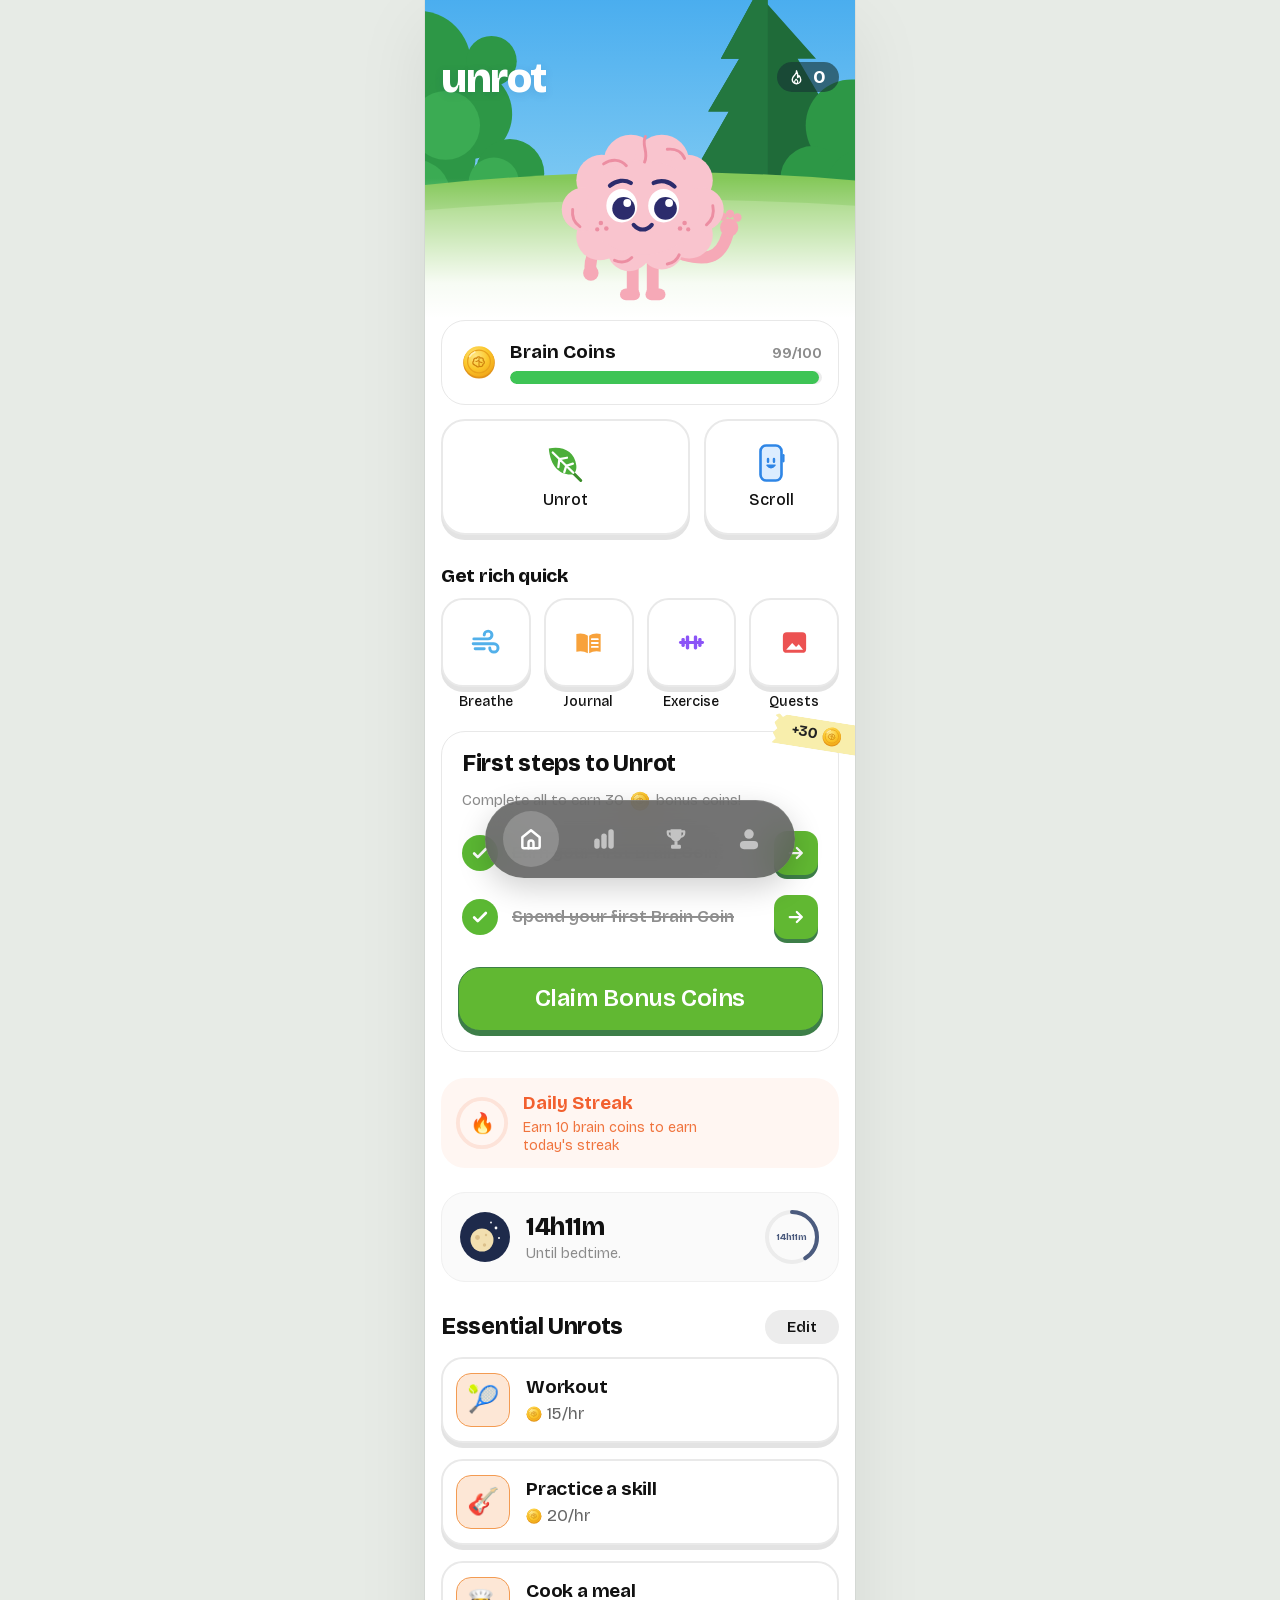
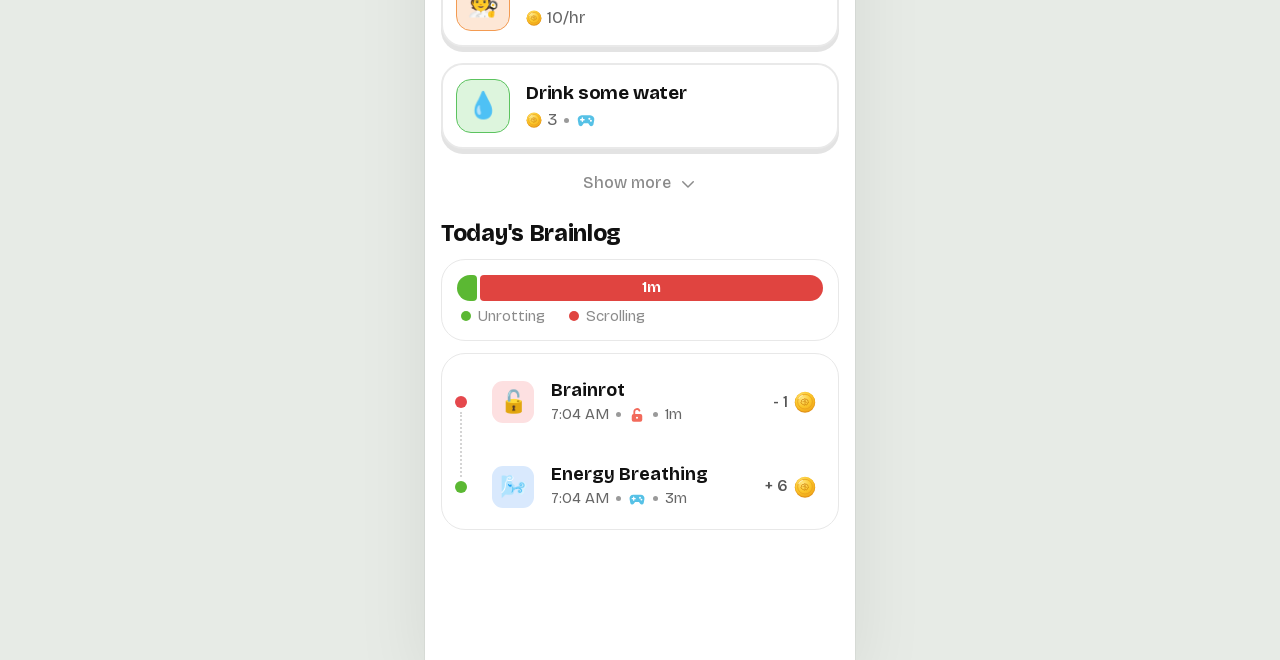
==== commit 3bfc1a4c: "Make unrot an installable offline web app with a native bridge PWA: manifest, icons, local fonts and" ====
--- a/unrot/index.html
+++ b/unrot/index.html
@@ -6,14 +6,35 @@
 <meta name="theme-color" content="#3fa9ee" />
 <title>unrot</title>
 <meta name="description" content="Earn Brain Coins by doing real-life things, spend them on scroll time." />
-<link rel="preconnect" href="https://fonts.googleapis.com" />
-<link rel="preconnect" href="https://fonts.gstatic.com" crossorigin />
-<link href="https://fonts.googleapis.com/css2?family=Bricolage+Grotesque:opsz,wght@12..96,400;12..96,500;12..96,600;12..96,700;12..96,800&display=swap" rel="stylesheet" />
+<link rel="manifest" href="manifest.webmanifest" />
+<link rel="icon" type="image/png" href="icons/favicon-64.png" />
+<link rel="apple-touch-icon" href="icons/apple-touch-icon.png" />
+<meta name="apple-mobile-web-app-capable" content="yes" />
+<meta name="mobile-web-app-capable" content="yes" />
+<meta name="apple-mobile-web-app-title" content="unrot" />
+<meta name="apple-mobile-web-app-status-bar-style" content="black-translucent" />
 <style>
 /* ============================================================
    unrot — screen-time habit app (single-file web version)
    Everything is stored in this browser's localStorage.
    ============================================================ */
+
+/* Bricolage Grotesque (variable wght + opsz), bundled so it works offline. SIL OFL, see fonts/OFL.txt */
+@font-face{
+  font-family:'Bricolage Grotesque';font-style:normal;font-weight:400 800;font-stretch:100%;font-display:swap;
+  src:url('fonts/bricolage-vietnamese.woff2') format('woff2');
+  unicode-range:U+0102-0103, U+0110-0111, U+0128-0129, U+0168-0169, U+01A0-01A1, U+01AF-01B0, U+0300-0301, U+0303-0304, U+0308-0309, U+0323, U+0329, U+1EA0-1EF9, U+20AB;
+}
+@font-face{
+  font-family:'Bricolage Grotesque';font-style:normal;font-weight:400 800;font-stretch:100%;font-display:swap;
+  src:url('fonts/bricolage-latin-ext.woff2') format('woff2');
+  unicode-range:U+0100-02BA, U+02BD-02C5, U+02C7-02CC, U+02CE-02D7, U+02DD-02FF, U+0304, U+0308, U+0329, U+1D00-1DBF, U+1E00-1E9F, U+1EF2-1EFF, U+2020, U+20A0-20AB, U+20AD-20C4, U+2113, U+2C60-2C7F, U+A720-A7FF;
+}
+@font-face{
+  font-family:'Bricolage Grotesque';font-style:normal;font-weight:400 800;font-stretch:100%;font-display:swap;
+  src:url('fonts/bricolage-latin.woff2') format('woff2');
+  unicode-range:U+0000-00FF, U+0131, U+0152-0153, U+02BB-02BC, U+02C6, U+02DA, U+02DC, U+0304, U+0308, U+0329, U+2000-206F, U+20AC, U+2122, U+2191, U+2193, U+2212, U+2215, U+FEFF, U+FFFD;
+}
 
 :root{
   --green:#61b832;
@@ -272,7 +293,7 @@
 .empty{padding:22px 8px;text-align:center;color:#9a9a9a;font-size:16px}
 
 /* ---------------- stats ---------------- */
-.reclaim{padding:calc(var(--safe-t) + 48px) 24px 0;text-align:center;font-size:25px;line-height:1.2;font-weight:500;letter-spacing:-.3px}
+.reclaim{padding:calc(var(--safe-t) + 58px) 24px 0;text-align:center;font-size:25px;line-height:1.2;font-weight:500;letter-spacing:-.3px}
 .reclaim strong{color:#5bb833;font-weight:800}
 .bank{position:relative;margin-top:46px;aspect-ratio:343/240;border-radius:22px;overflow:hidden;color:#fff;box-shadow:0 10px 30px rgba(40,120,60,.18)}
 .bank .scene{position:absolute;inset:0;width:100%;height:100%}
@@ -348,7 +369,7 @@
 .plot .grid{position:absolute;left:0;right:0;border-top:1px solid #f1f1f1}
 .plot .colw{position:relative;display:flex;flex-direction:column;justify-content:flex-end;align-items:stretch;height:100%;padding-bottom:16px}
 .plot .b{border-radius:var(--br,10px);background:var(--c);min-height:4px;transition:height .45s cubic-bezier(.2,.8,.2,1)}
-.plot .b.z{background:var(--p);height:2px !important;border-radius:1px}
+.plot .b.z{background:var(--p);height:2px !important;min-height:0;border-radius:1px}
 .plot .lb{position:absolute;left:50%;bottom:0;transform:translateX(-50%);font-size:9.5px;line-height:12px;color:#9a9a9a;white-space:nowrap}
 .plot .axis{position:relative;width:22px;font-size:9.5px;color:#9a9a9a}
 .plot .axis span{position:absolute;right:0;transform:translateY(50%)}
@@ -360,7 +381,7 @@
 /* ---------------- challenges ---------------- */
 .ch-title{padding:calc(var(--safe-t) + 58px) 24px 0;font-size:35px;font-weight:800;letter-spacing:-.5px}
 .ch-label{margin:29px 24px 16px;font-size:14px;font-weight:600;color:#7a7a7a;letter-spacing:.4px}
-.ch-card{position:relative;display:block;width:calc(100% - 48px);margin:0 24px;aspect-ratio:326/180;border-radius:26px;overflow:hidden;color:#fff;text-align:left}
+.ch-card{position:relative;display:block;width:calc(100% - 48px);margin:0 24px;height:180px;border-radius:26px;overflow:hidden;color:#fff;text-align:left}
 .ch-card .scene{position:absolute;inset:0;width:100%;height:100%}
 .ch-card .tx{position:absolute;left:20px;bottom:21px}
 .ch-card b{display:block;font-size:24px;font-weight:800;line-height:1.2;letter-spacing:-.3px}
@@ -400,9 +421,9 @@
 .srow.danger b{color:#ff3b30}
 .spill{display:inline-flex;align-items:center;height:25px;padding:0 11px;border-radius:8px;background:#e4f3db;color:#58b40f;font-size:14px;font-weight:600;white-space:nowrap}
 .apps-stack{display:flex;align-items:center}
-.apps-stack i{width:24px;height:24px;border-radius:7px;margin-left:-8px;border:1.5px solid #fff;display:grid;place-items:center;color:#fff;font-style:normal;font-size:12px;font-weight:700}
+.apps-stack i{width:21px;height:21px;border-radius:6px;margin-left:-7px;border:1px solid #fff;display:grid;place-items:center;color:#fff;font-style:normal;font-size:12px;font-weight:700}
 .apps-stack i:first-child{margin-left:0}
-.apps-stack span{margin-left:4px;font-size:16px;font-weight:600}
+.apps-stack span{margin-left:3px;font-size:15px;font-weight:700}
 .note{position:relative;display:flex;gap:10px;align-items:center;margin:0;padding:13px 18px 10px;color:#8a8a8a;font-size:13px;line-height:1.2;background:#fff}
 .note::before{content:"";position:absolute;left:72px;right:0;top:0;border-top:.5px solid #d9d9d9}
 .note svg{width:16px;height:16px;margin:0 0 0 6px;color:#9a9a9a;flex:none}
@@ -444,6 +465,7 @@
 .x-btn svg path{stroke-width:2.2}
 .sheet>.x-btn{position:sticky;top:calc(var(--safe-t) + 48px);right:auto;flex:none;align-self:flex-end;margin:calc(var(--safe-t) + 48px) 20px calc(-84px - var(--safe-t)) 0}
 .cat-head{position:relative;flex:none;height:270px;background:var(--hb)}
+.cat-head,.act-head{overflow-x:clip}
 .cat-head.compact{height:139px}
 .curve{position:absolute;left:-11%;right:-11%;bottom:-1px;height:40px;border-radius:50% 50% 0 0/100% 100% 0 0;background:#fff}
 .cat-mascot{position:absolute;left:50%;bottom:-28px;width:164px;transform:translateX(-50%);z-index:2}
@@ -479,7 +501,8 @@
 .opt .pill{font-style:normal;flex:none}
 .opt span .coin{width:13px;height:13px}
 .opt .chev{display:block;width:16px;height:16px;color:#8a8a8a;flex:none}
-.act-foot{position:sticky;bottom:0;padding:12px 16px max(44px, calc(var(--safe-b) + 10px));background:linear-gradient(rgba(255,255,255,0),#fff 22%)}
+@media (max-width:360px){.opt{gap:10px;padding:12px}.opt .pill{padding:0 10px}}
+.act-foot{position:sticky;bottom:0;padding:24px 16px max(44px, calc(var(--safe-b) + 10px));background:linear-gradient(rgba(255,255,255,0),#fff 20px)}
 .link-green{display:flex;align-items:center;justify-content:center;gap:7px;width:100%;margin-bottom:8px;color:#58b22d;font-size:16px;font-weight:600}
 .link-green svg{width:18px;height:18px}
 
@@ -494,7 +517,7 @@
 .q-chat .bm{width:82px;flex:none}
 .q-chat .bm svg{width:100%;height:auto}
 .bubble{flex:0 1 auto;max-width:180px;padding:16px;border:1.5px solid #d4d4d4;border-radius:32px;font-size:18.5px;font-weight:500;line-height:1.3;letter-spacing:-.2px}
-.q-art{position:relative;margin:60px 24px 0;aspect-ratio:1/1;border-radius:52px;overflow:hidden;background:#7fd99a}
+.q-art{position:relative;flex:none;align-self:center;width:min(calc(100% - 48px), calc(100dvh - 400px - var(--safe-t) - var(--safe-b)));margin:60px 0 0;aspect-ratio:1/1;border-radius:52px;overflow:hidden;background:#7fd99a}
 .q-art .scene{position:absolute;inset:0;width:100%;height:100%}
 .q-art .em{position:absolute;inset:0;display:grid;place-items:center;font-size:120px;line-height:1}
 .q-art img{position:absolute;inset:0;width:100%;height:100%;object-fit:cover}
@@ -565,6 +588,11 @@
 .field-time{font-size:28px;text-align:center;height:70px}
 .panel .btn-green{margin-top:18px}
 .panel .btn-ghost{margin-top:10px}
+.p-mascot{width:112px;margin:4px auto 14px}
+.p-mascot svg{width:100%;height:auto;overflow:visible}
+.panel .choice .ic{font-size:24px;line-height:1}
+.panel .choice small{display:block;margin-top:2px;font-size:14px;font-weight:500;color:#8a8a8a}
+.panel .choice .chev{width:18px;height:18px;margin-left:auto;color:#9b9b9b;flex:none}
 .cal-grid{display:grid;grid-template-columns:repeat(7,1fr);gap:6px;text-align:center}
 .cal-grid .wd{font-size:13px;color:#9a9a9a;font-weight:600;padding-bottom:4px}
 .cal-grid button{position:relative;aspect-ratio:1;border-radius:12px;font-size:15px;font-weight:600;background:#f6f6f6}
@@ -644,6 +672,13 @@
   .quick span{font-size:14px}
   .row-main b{font-size:18px}
   .reclaim{font-size:23px}
+  .life small{font-size:12px;letter-spacing:.1px}
+  .life em{font-size:12.5px}
+  .timeline{padding-right:14px}
+  .tl{gap:11px;padding-left:28px}
+  .tl .meta{font-size:13.5px;gap:4px}
+  .tl .meta svg{width:16px;height:16px}
+  .tl .meta .tm{flex:0 1 auto;min-width:34px}
   .tiles{grid-template-columns:1.6fr 1fr}
 }
 @media (prefers-reduced-motion:reduce){
@@ -848,6 +883,47 @@
 }
 
 /* ================================================================
+   native bridge: only present inside the iOS app (see ios/README.md)
+   ================================================================ */
+const NATIVE = window.__unrotNative || {};
+const SCREEN_TIME = ['unavailable', 'notDetermined', 'denied', 'approved'];
+const natInt = n => (Number.isFinite(Number(n)) && Number(n) > 0 ? Math.floor(Number(n)) : 0);
+const natTime = t => (Number.isFinite(Number(t)) && Number(t) > 0 ? Number(t) : null);
+
+// Never trust the reply's shape: unknown values fall back to "nothing is blocked".
+function cleanStatus(r) {
+  const build = r.build === 'screentime' ? 'screentime' : 'free';
+  return {
+    build,
+    screenTime: build === 'screentime' && SCREEN_TIME.includes(r.screenTime) ? r.screenTime : 'unavailable',
+    distracting: natInt(r.distracting),
+    allowed: natInt(r.allowed),
+    unlockedUntil: natTime(r.unlockedUntil),
+    sessionUntil: natTime(r.sessionUntil),
+  };
+}
+
+const Native = {
+  on: !!(window.webkit && window.webkit.messageHandlers && window.webkit.messageHandlers.unrot),
+  build: NATIVE.build === 'screentime' ? 'screentime' : 'free',
+  saved: typeof NATIVE.savedState === 'string' ? NATIVE.savedState : null,
+  status: null,
+  busy: false,
+  // Resolves with the native reply, or null outside the app or on any error. Never rejects.
+  call(method, args = {}) {
+    if (!Native.on) return Promise.resolve(null);
+    return new Promise(res => res(window.webkit.messageHandlers.unrot.postMessage({ method, args })))
+      .then(r => {
+        if (r && typeof r === 'object' && 'screenTime' in r) Native.status = cleanStatus(r);
+        return r === undefined ? null : r;
+      })
+      .catch(e => { console.warn(`unrot native ${method} failed:`, e); return null; });
+  },
+  refreshStatus() { return Native.call('status'); },
+};
+const blocking = () => Native.on && !!Native.status && Native.status.screenTime === 'approved';
+
+/* ================================================================
    artwork (inline SVG)
    ================================================================ */
 const I = (body, vb = '0 0 24 24') => `<svg viewBox="${vb}" width="24" height="24" aria-hidden="true" focusable="false">${body}</svg>`;
@@ -931,9 +1007,11 @@
       brows = `<path d="M66 70c7-4 15-5 22-2M114 68c7-3 15-2 22 2" fill="none" stroke="${N}" stroke-width="4.2" stroke-linecap="round"/>`;
       break;
     case 'sit':
-      back = limb('M88 150c-8 16-18 26-30 32', 13) + `<ellipse cx="52" cy="184" rx="13" ry="8" fill="${L}"/>` +
-        limb('M114 152c2 14 8 26 18 34', 13) + `<ellipse cx="138" cy="188" rx="13" ry="8" fill="${L}"/>` +
-        limb('M56 132c-10 10-16 22-16 32') + hand(40, 166) + limb('M148 126c18 0 26-12 28-28') + hand(178, 92, 10);
+      back = limb('M80 156c-22 8-46 12-68 12', 15) + `<ellipse cx="8" cy="166" rx="10" ry="13" fill="${L}"/>` +
+        limb('M44 136c-16-4-30-16-38-34') + hand(2, 100, 11) +
+        `<circle cx="-7" cy="90" r="5" fill="${L}"/><circle cx="2" cy="86" r="5" fill="${L}"/><circle cx="11" cy="90" r="5" fill="${L}"/>` +
+        limb('M148 146c8 12 12 24 12 36', 14) + hand(160, 184, 10);
+      front = limb('M104 152c6 14 4 26-6 38', 16) + `<ellipse cx="96" cy="194" rx="12" ry="8" fill="${L}"/>`;
       break;
     default: // wave
       back = legs + limb('M56 132c-10 10-14 22-12 32') + hand(44, 166) + limb('M146 146c22 6 40 6 48-22') + hand(196, 116, 10) +
@@ -981,11 +1059,11 @@
 }
 
 function challengeScene() {
-  return `<svg class="scene" viewBox="0 0 343 190" preserveAspectRatio="xMidYMid slice" aria-hidden="true">
+  return `<svg class="scene" viewBox="0 0 343 190" preserveAspectRatio="xMidYMax slice" aria-hidden="true">
     <rect width="343" height="190" fill="url(#g-ch)"/>
-    <path d="M0 120Q170 104 343 116V190H0z" fill="#5db431"/>
-    <path d="M0 152q90-10 200 0t143-6V190H0z" fill="#56ab2c"/>
-    <ellipse cx="62" cy="196" rx="34" ry="20" fill="#3f8f22"/>
+    <path d="M0 137Q170 130 343 129V190H0z" fill="#5db431"/>
+    <path d="M0 166q90-8 200 0t143-5V190H0z" fill="#56ab2c"/>
+    <path d="M40 161h24a12 11.5 0 0 1-24 0z" fill="#3f8f22"/>
     <path d="M302 160v-26" stroke="#5aa832" stroke-width="3.5" stroke-linecap="round"/>
     <path d="M302 140c-2-10-10-14-18-12 2 9 9 13 18 12z" fill="#8fd14f"/>
     <path d="M302 134c2-11 11-16 20-13-2 10-11 15-20 13z" fill="#8fd14f"/>
@@ -1054,6 +1132,7 @@
     active: null,
     unlock: null,
     feedback: [],
+    blockOnboarded: false,
   };
 }
 
@@ -1070,16 +1149,29 @@
   return s;
 }
 
+function parseState(json) {
+  try {
+    const d = JSON.parse(json || 'null');
+    if (d && d.v === 1 && Array.isArray(d.log)) return Object.assign(blank(), d);
+  } catch (_) { /* corrupt: ignore */ }
+  return null;
+}
+// The iOS app also keeps a copy natively, since WKWebView can drop localStorage.
 function load() {
-  try {
-    const d = JSON.parse(localStorage.getItem(KEY) || 'null');
-    if (d && d.v === 1 && Array.isArray(d.log)) return Object.assign(blank(), d);
-  } catch (_) { /* storage blocked or corrupt: start fresh */ }
-  return null;
+  let json = null;
+  try { json = localStorage.getItem(KEY); } catch (_) { /* storage blocked: start fresh */ }
+  return parseState(json) || (Native.on ? parseState(Native.saved) : null);
+}
+let nativeSaveTimer = 0;
+function nativeSave() {
+  clearTimeout(nativeSaveTimer);
+  nativeSaveTimer = 0;
+  Native.call('saveState', { json: JSON.stringify(S) });
 }
 function save() {
   ver++;
   try { localStorage.setItem(KEY, JSON.stringify(S)); } catch (_) { /* private mode: keep going in memory */ }
+  if (Native.on) { clearTimeout(nativeSaveTimer); nativeSaveTimer = setTimeout(nativeSave, 400); }
 }
 
 let aggCache = null, aggVer = -1;
@@ -1199,7 +1291,9 @@
   if (s.bd) { s.bd.style.zIndex = z; document.body.appendChild(s.bd); }
   s.el.style.zIndex = z + 1;
   s.el.tabIndex = -1;
-  s.ret = document.activeElement;
+  const r = document.activeElement;
+  s.ret = r;
+  s.retSel = r && r.dataset && r.dataset.act ? `[data-act="${CSS.escape(r.dataset.act)}"]` + (r.dataset.id ? `[data-id="${CSS.escape(r.dataset.id)}"]` : '') : null;
   document.body.appendChild(s.el);
   stack.push(s);
   drawSheet(s);
@@ -1252,7 +1346,9 @@
   setTimeout(() => { s.el.remove(); if (s.bd) s.bd.remove(); }, 400);
   if (!stack.length) document.body.classList.remove('locked');
   const t = topSheet();
-  const back = s.ret && s.ret.isConnected && !s.ret.closest('[inert]') ? s.ret : t ? t.el : null;
+  let back = s.ret && s.ret.isConnected && !s.ret.closest('[inert]') ? s.ret : null;
+  if (!back && s.retSel) { const n = (t ? t.el : $('#tab-' + UI.tab)).querySelector(s.retSel); if (n && !n.closest('[inert]')) back = n; }
+  if (!back && t) back = t.el;
   if (back) back.focus({ preventScroll: true });
 }
 const sheetOf = el => stack.find(s => s.el.contains(el));
@@ -1287,7 +1383,7 @@
   confirmCb = cb;
   openPanel({
     render: () => `<div class="grab"></div><h3>${title}</h3><p class="psub">${text}</p>
-      <button class="btn-green sm" data-act="confirmOk" ${danger ? 'style="background:#ff3b30;box-shadow:0 5px 0 #c4241b"' : ''}>${ok}</button>
+      <button class="btn-green sm" data-act="confirmOk" ${danger ? 'style="background:#ff3b30;border-color:#c4241b;box-shadow:0 5px 0 #c4241b"' : ''}>${ok}</button>
       <button class="btn-ghost" data-act="close">Cancel</button>`,
   });
 }
@@ -1597,6 +1693,9 @@
   const apps = S.distracting.map(id => APPS.find(a => a[0] === id)).filter(Boolean);
   const icons = apps.slice(0, 3).map(a => `<i style="background:linear-gradient(135deg,${a[2]},${a[3]});color:${a[4] || '#fff'}">${a[1][0]}</i>`).join('') +
     (apps.length > 3 ? `<span>+${apps.length - 3}</span>` : '') + (apps.length ? '' : '<span class="val">None</span>');
+  const nd = blocking() ? Native.status.distracting : 0;
+  const distractingRight = blocking() ? `<span class="val">${nd} app${nd === 1 ? '' : 's'}</span>`
+    : Native.on ? '<span class="val">Off</span>' : `<span class="apps-stack">${icons}</span>`;
   const [bh, bm] = S.bedtime.split(':').map(Number);
   const row = o => `<button class="srow ${o.cls || ''}" data-act="${o.act}" ${o.id ? `data-id="${o.id}"` : ''}>
     <span class="si" style="--sb:${o.bg}">${o.icon}</span><span class="tx"><b>${o.title}</b>${o.sub ? `<small>${o.sub}</small>` : ''}</span>
@@ -1606,7 +1705,7 @@
     <h1 class="set-title">Settings</h1>
     <h2 class="set-h">General</h2>
     <div class="group">
-      ${row({ act: 'pickDistracting', icon: '🔒', bg: '#fdf4cc', title: 'Distracting apps', right: `<span class="apps-stack">${icons}</span>` })}
+      ${row({ act: 'pickDistracting', icon: '🔒', bg: '#fdf4cc', title: 'Distracting apps', right: distractingRight })}
       ${row({ act: 'pickDifficulty', icon: '😊', bg: '#dcf6e3', title: 'Difficulty Mode', sub: `${d.rate} coins per minute`, right: `<span class="spill" style="background:${d.tone[0]};color:${d.tone[1]}">${d.label}</span>` })}
       ${row({ act: 'pickLanguage', icon: '🌐', bg: '#d9ebfd', title: 'Language', right: `<span class="val sb">${LANGS[S.language]}</span>` })}
       <div class="srow"><span class="si" style="--sb:#e3effd">💳</span>
@@ -1712,6 +1811,7 @@
   openSheet({
     render: () => {
       const st = actStats(id), dur = S.durations[id] || 20;
+      const na = blocking() ? Native.status.allowed : S.allowed.length;
       return `
       <div class="act-head">
         <button class="circ l" data-act="actHistory" data-id="${id}" aria-label="History">${ICON.cal}</button>
@@ -1723,7 +1823,7 @@
         <button class="chunk opt" data-act="pickDuration" data-id="${id}"><span class="ico">${ICON.watch}</span>
           <span class="tx"><b>${fmtDurLong(dur)}</b><span>${coin(18)} ${a.rate} coins/hour</span></span><span class="chev">${ICON.chevR}</span></button>
         <button class="chunk opt" data-act="pickAllowed"><span class="ico">${ICON.shield}</span>
-          <span class="tx"><b>Allowed apps</b><span>Select apps you<br>still need</span></span><em class="pill">${S.allowed.length} app${S.allowed.length === 1 ? '' : 's'}</em></button>
+          <span class="tx"><b>Allowed apps</b><span>Select apps you<br>still need</span></span><em class="pill">${na} app${na === 1 ? '' : 's'}</em></button>
       </div>
       <div class="act-foot">
         <button class="link-green" data-act="shareOffline" data-id="${id}">Tell people you're offline ${ICON.share}</button>
@@ -1739,7 +1839,7 @@
   if (!act) return;
   const a = ACTS[act.id];
   openSheet({
-    live: false, noEsc: true, cls: 'run-sheet',
+    live: false, noEsc: true, cls: 'run-sheet', key: act.start,
     render: () => `
       <div class="run">
         <div class="ringbox"><svg viewBox="0 0 250 250"><circle cx="125" cy="125" r="110" fill="none" stroke="rgba(255,255,255,.25)" stroke-width="14"/>
@@ -1769,6 +1869,7 @@
   const a = ACTS[act.id];
   const mins = full ? act.dur : Math.floor((Date.now() - act.start) / MIN);
   S.active = null;
+  if (blocking()) Native.call('endSession');
   const run = stack.find(s => s.cls === 'run-sheet');
   if (run) { stack.slice(stack.indexOf(run) + 1).forEach(x => closeSheet(x)); closeSheet(run); }
   confirmCb = null;
@@ -1934,6 +2035,7 @@
       const el = (Date.now() - cur.start) / 1000, total = cur.dur * 60;
       if (el >= total) {
         S.unlock = null; save();
+        if (blocking()) Native.call('relock');
         s.el.querySelector('.clock').textContent = '00:00';
         s.el.querySelector('.rp').style.strokeDashoffset = RING_C.toFixed(1);
         s.el.querySelector('.ttl').textContent = "Time's up!";
@@ -2095,6 +2197,90 @@
   ]);
 }
 
+// One native request at a time for the ones that show system UI, then redraw with the new status.
+async function nativeTask(fn) {
+  if (Native.busy) return;
+  Native.busy = true;
+  try { await fn(); } finally { Native.busy = false; refresh(); }
+}
+const nativePick = method => nativeTask(() => Native.call(method));
+function turnOnBlocking() {
+  if (!S.blockOnboarded) { S.blockOnboarded = true; save(); }
+  return nativeTask(async () => {
+    await Native.call('authorize');
+    if (blocking()) await Native.call('pickDistracting');
+    else if (!stack.some(s => s.kind === 'blocking' && !s.closed)) setTimeout(blockingPanel, 450);
+  });
+}
+function blockOnboarding() {
+  openPanel({
+    kind: 'onboarding',
+    render: () => `<div class="grab"></div><div class="p-mascot">${brain('wave')}</div>
+      <h3>Let unrot block your distracting apps</h3>
+      <p class="psub">Your distracting apps stay locked until you spend Brain Coins on scroll time, and unlock for exactly the minutes you buy. Apple's Screen Time does the blocking, and your app choices never leave your iPhone.</p>
+      <button class="btn-green sm" data-act="blockOn">Turn on app blocking</button>
+      <button class="btn-ghost" data-act="close">Not now</button>`,
+    onClose: () => { if (!S.blockOnboarded) { S.blockOnboarded = true; save(); } },
+  });
+}
+function blockingPanel() {
+  openPanel({
+    kind: 'blocking',
+    render: () => {
+      const st = Native.status || { build: Native.build, screenTime: 'unavailable', distracting: 0, allowed: 0 };
+      const head = (emoji, title) => `<div class="grab"></div><div style="text-align:center;font-size:52px;line-height:1;margin:6px 0 12px">${emoji}</div><h3>${title}</h3>`;
+      const done = '<button class="btn-ghost" data-act="close">Close</button>';
+      if (st.screenTime === 'approved') {
+        const until = (t, label) => (t && t > Date.now() ? `<p>${label} <b>${esc(enTime(t))}</b>.</p>` : '');
+        const sel = n => `${n} selected`;
+        return `${head('🛡️', 'App blocking is on')}
+          <p class="psub">Screen Time access is allowed.</p>
+          <div class="body">
+            <button class="choice" data-act="blockPick" data-id="distracting"><span class="ic">🔒</span><span>Choose distracting apps<small>${sel(st.distracting)} · locked until you buy scroll time</small></span><span class="chev">${ICON.chevR}</span></button>
+            <button class="choice" data-act="blockPick" data-id="allowed"><span class="ic">✅</span><span>Choose allowed apps<small>${sel(st.allowed)} · still work during unrot sessions</small></span><span class="chev">${ICON.chevR}</span></button>
+            ${until(st.unlockedUntil, 'Scroll time is unlocked until')}${until(st.sessionUntil, 'An unrot session is blocking apps until')}
+            <p>Your distracting apps stay shielded until you buy scroll time. When the minutes you bought are used up, they lock again. During an unrot session every app except your allowed apps is blocked.</p>
+            ${st.distracting ? '' : '<p><b>Nothing is blocked yet.</b> Choose your distracting apps to start.</p>'}
+          </div>
+          <button class="btn-green sm" data-act="close">Done</button>`;
+      }
+      if (st.screenTime === 'notDetermined') {
+        return `${head('🔒', 'Turn on app blocking')}
+          <p class="psub">unrot uses Apple's Screen Time to lock your distracting apps until you buy scroll time with Brain Coins.</p>
+          <div class="body"><p>Tap the button, choose <b>Continue</b> and confirm with Face ID or your passcode. Then pick the apps that distract you most. Your choices stay on your iPhone.</p></div>
+          <button class="btn-green sm" data-act="blockOn">Turn on app blocking</button>${done}`;
+      }
+      if (st.screenTime === 'denied') {
+        return `${head('🚫', 'Screen Time access is off')}
+          <p class="psub">unrot can't block apps until you allow Screen Time access.</p>
+          <div class="body">
+            <p>Open <b>Settings</b>, go to <b>Screen Time</b>, then <b>Apps with Screen Time Access</b>, and turn on <b>unrot</b>.</p>
+            <p>If Screen Time is turned off or managed by a parent, turn it on first or ask them to allow unrot.</p>
+          </div>
+          <button class="btn-green sm" data-act="blockSettings">Open Settings</button>
+          <button class="btn-ghost" data-act="blockOn">Try again</button>${done}`;
+      }
+      if (st.build === 'screentime') {
+        return `${head('🔧', 'Blocking isn’t available')}
+          <p class="psub">This copy of unrot couldn't get Screen Time access.</p>
+          <div class="body">
+            <p>Real app blocking needs the <b>Family Controls</b> capability in the app's signing profile. It looks like it's missing from this build, so unrot works on the honour system for now.</p>
+            <p>The steps to set it up are in <b>ios/README.md</b>.</p>
+          </div>
+          <button class="btn-green sm" data-act="close">Got it</button>`;
+      }
+      return `${head('🧠', 'Honour system')}
+        <p class="psub">This is the free build of unrot, so it can't block other apps.</p>
+        <div class="body">
+          <p>Spend Brain Coins in <b>Scroll</b> before you open a distracting app, and keep your word to yourself.</p>
+          <p>Real blocking uses Apple's Screen Time, which needs the paid <b>Apple Developer Program</b> and the <b>Screen Time build</b> of the app. See <b>ios/README.md</b> for how to build it.</p>
+          <p>Until then, you can set limits in your iPhone's own <b>Settings → Screen Time</b>.</p>
+        </div>
+        <button class="btn-green sm" data-act="close">Got it</button>`;
+    },
+  });
+}
+
 /* ================================================================
    actions (event delegation)
    ================================================================ */
@@ -2145,7 +2331,7 @@
   // timed unrots
   pickDuration: id => durationPanel(id),
   setDuration: (v, el) => { const [id, m] = v.split(':'); S.durations[id] = Number(m); save(); closeSheet(sheetOf(el)); refresh(); },
-  pickAllowed: () => appsPanel('allowed'),
+  pickAllowed: () => (blocking() ? nativePick('pickAllowed') : appsPanel('allowed')),
   allowToggle: id => { S.allowed = S.allowed.includes(id) ? S.allowed.filter(x => x !== id) : [...S.allowed, id]; save(); refresh(); },
   actHistory: id => {
     const items = S.log.filter(e => e.act === id).sort((a, b) => b.ts - a.ts).slice(0, 30);
@@ -2163,8 +2349,10 @@
     try { await navigator.clipboard.writeText(text); toast('Message copied. Paste it to your friends!'); } catch (_) { toast(text); }
   },
   startUnrot: id => {
+    if (S.active) return;
     S.active = { id, start: Date.now(), dur: S.durations[id] || 20 };
     save();
+    if (blocking()) Native.call('startSession', { minutes: S.active.dur, title: ACTS[id].title });
     closeSheet();
     runSheet();
   },
@@ -2225,7 +2413,7 @@
 
   // scrolling
   buyScroll: m => {
-    if (buyOpen()) return;
+    if (buyOpen() || S.unlock && Date.now() < S.unlock.start + S.unlock.dur * MIN) return;
     m = Number(m);
     const cost = m * DIFFICULTY[S.difficulty].rate;
     if (S.coins < cost) { toast('Not enough Brain Coins. Go unrot first! 🌱'); return; }
@@ -2241,11 +2429,17 @@
       const sc = stack.find(s => s.el.querySelector('[data-act="buyScroll"]'));
       if (sc) closeSheet(sc);
       unlockSheet();
+      if (blocking()) Native.call('unlock', { minutes: m });
     };
     if (S.purchaseAnim) buyAnimation(m, cost, go); else go();
   },
   buyDone: (_, btn) => { const o = btn.closest('.buy'); if (o && o._done) o._done(); },
-  doneScrolling: (_, el) => { S.unlock = null; save(); closeSheet(sheetOf(el)); refresh(); },
+  doneScrolling: (_, el) => {
+    const was = S.unlock;
+    S.unlock = null; save();
+    if (was && blocking()) Native.call('relock'); // the time-up branch already relocked
+    closeSheet(sheetOf(el)); refresh();
+  },
 
   // stats
   insteadTab: id => { UI.instead = id; refresh(); },
@@ -2266,7 +2460,7 @@
   },
 
   // settings
-  pickDistracting: () => appsPanel('distracting'),
+  pickDistracting: () => (blocking() ? nativePick('pickDistracting') : Native.on ? blockingPanel() : appsPanel('distracting')),
   distToggle: id => { S.distracting = S.distracting.includes(id) ? S.distracting.filter(x => x !== id) : [...S.distracting, id]; save(); refresh(); },
   pickDifficulty: () => openPanel({
     render: () => `<div class="grab"></div><h3>Difficulty Mode</h3><p class="psub">How many Brain Coins one minute of scrolling costs.</p>
@@ -2312,16 +2506,20 @@
     : ['unrot is a habit tool to help you spend less time scrolling. Brain Coins have no cash value.', 'The web version cannot block other apps; it relies on you keeping your word to yourself.']),
   deleteAccount: () => confirmPanel({ title: 'Delete my account?', text: 'This erases your coins, history, journal entries and settings from this device. It can’t be undone.', ok: 'Delete everything', danger: true }, () => {
     try { localStorage.removeItem(KEY); } catch (_) { /* ignore */ }
+    if (blocking()) { Native.call('relock'); Native.call('endSession'); }
     S = blank();
     save();
     UI.showMore = false;
     showTab('home');
     toast('Account deleted. Fresh start! 🌱');
   }),
-  blocking: () => infoPanel('Blocking Issues', [
+  blockOn: (_, el) => { const s = sheetOf(el); if (s && s.kind === 'onboarding') closeSheet(s); turnOnBlocking(); },
+  blockPick: kind => nativePick(kind === 'allowed' ? 'pickAllowed' : 'pickDistracting'),
+  blockSettings: () => Native.call('openSettings'),
+  blocking: () => (Native.on ? blockingPanel() : infoPanel('Blocking Issues', [
     'Browsers can’t block other apps, so this web version works on the honour system: spend Brain Coins in <b>Scroll</b> before you open a distracting app.',
     'For hard blocking, pair it with your phone’s built-in Screen Time (iPhone) or Digital Wellbeing (Android) limits.',
-  ]),
+  ])),
 };
 
 document.addEventListener('click', e => {
@@ -2345,11 +2543,16 @@
 addEventListener('storage', e => {
   if (e.key !== KEY || !e.newValue) return;
   try {
-    const d = JSON.parse(e.newValue);
-    if (!d || d.v !== 1 || !Array.isArray(d.log)) return;
-    S = Object.assign(blank(), d);
+    const d = parseState(e.newValue);
+    if (!d) return;
+    S = d;
     ver++;
-    if (!S.active) { const r = stack.find(s => s.cls === 'run-sheet'); if (r) closeSheet(r); }
+    const run = stack.find(s => s.cls === 'run-sheet'), un = stack.find(s => s.cls === 'unlock-sheet');
+    if (run && (!S.active || run.key !== S.active.start)) closeSheet(run);
+    if (S.active && !stack.some(s => s.cls === 'run-sheet' && !s.closed)) { for (const x of stack.slice()) closeSheet(x); runSheet(); }
+    const unlocked = S.unlock && Date.now() < S.unlock.start + S.unlock.dur * MIN;
+    if (un && !S.unlock) closeSheet(un);
+    if (unlocked && !un && !S.active) { for (const x of stack.slice()) closeSheet(x); unlockSheet(); }
     refresh();
   } catch (_) { /* ignore malformed writes */ }
 });
@@ -2365,12 +2568,17 @@
   if (k !== lastDay) { lastDay = k; ver++; refresh(); return; }
   if (ticks % 20 === 0) {
     const bed = $('#bed-card');
-    if (bed && UI.tab === 'home') bed.outerHTML = bedCard();
+    if (bed && UI.tab === 'home') keepFocus($('#tab-home'), () => { bed.outerHTML = bedCard(); });
     const sig = Object.keys(S.cool).map(coolLabel).join('|');
     for (const s of stack) if (s.coolTick && !s.closed && s.coolSig !== sig) { s.coolSig = sig; drawSheet(s); }
   }
 }
-document.addEventListener('visibilitychange', () => { if (!document.hidden) tick(); });
+document.addEventListener('visibilitychange', () => {
+  if (document.hidden) { if (nativeSaveTimer) nativeSave(); return; }
+  tick();
+  // Screen Time access may have changed in Settings while the app was in the background.
+  if (Native.on) Native.refreshStatus().then(() => refresh());
+});
 
 /* ================================================================
    boot
@@ -2385,6 +2593,23 @@
   if (Date.now() < S.unlock.start + S.unlock.dur * MIN) unlockSheet(); else { S.unlock = null; save(); }
 }
 setInterval(tick, 1000);
+
+if (Native.on) {
+  Native.refreshStatus().then(() => {
+    const st = Native.status;
+    // The app may have been closed while scroll time or a session ran out: bring the shields in line.
+    if (blocking()) {
+      const now = Date.now();
+      if (!S.unlock && st.unlockedUntil && st.unlockedUntil > now) Native.call('relock');
+      if (!S.active && st.sessionUntil && st.sessionUntil > now) Native.call('endSession');
+    }
+    refresh();
+    if (st && st.build === 'screentime' && st.screenTime === 'notDetermined' && !S.blockOnboarded) blockOnboarding();
+  });
+}
+if ('serviceWorker' in navigator && /^https?:$/.test(location.protocol) && !Native.on) {
+  addEventListener('load', () => navigator.serviceWorker.register('sw.js').catch(e => console.warn('Service worker not registered:', e)));
+}
 })();
 </script>
 </body>
